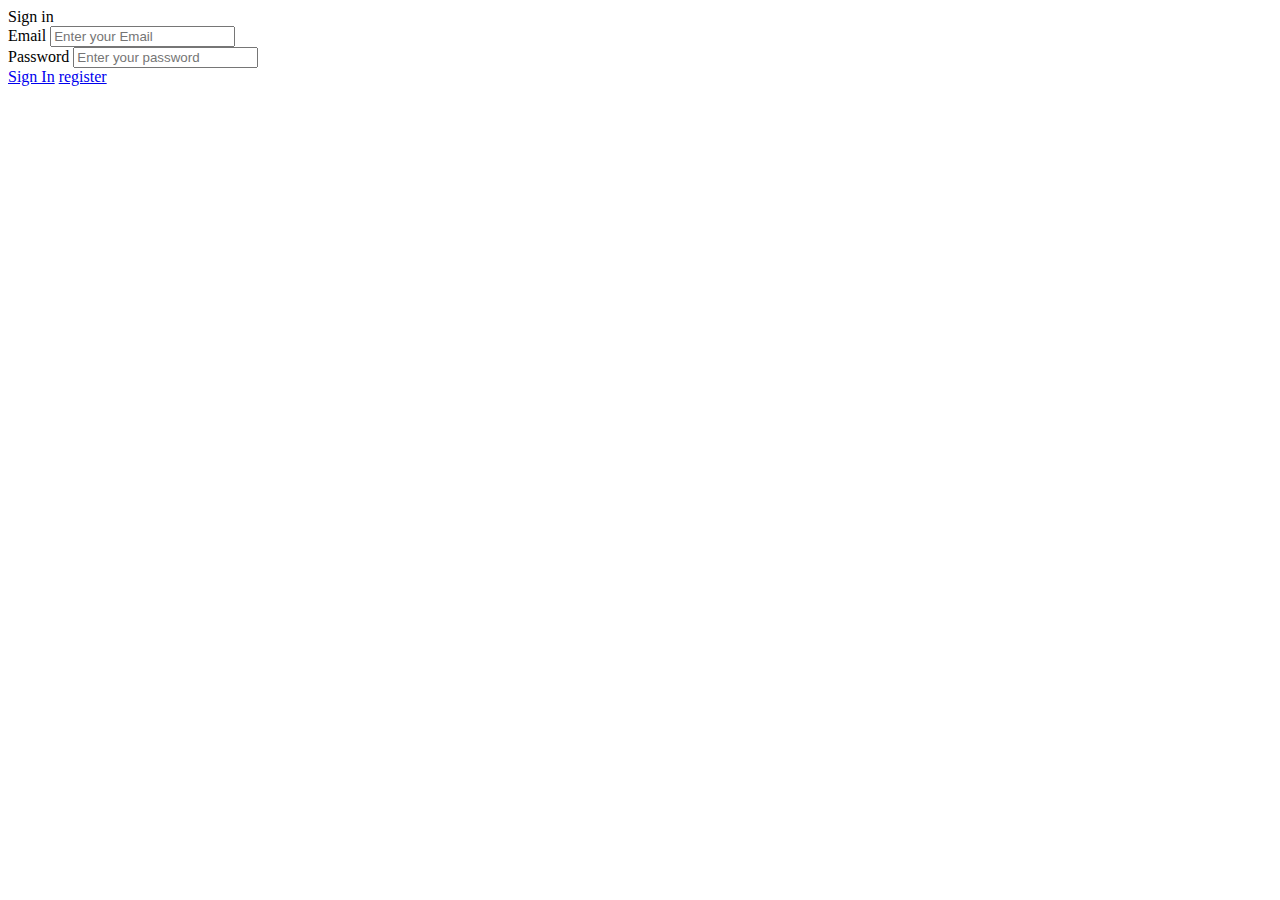
==== index.html @ eca581d5 "Add files via upload" ====
<!DOCTYPE html>
<html lang="en">
<head>
    <meta charset="UTF-8">
    <meta name="viewport" content="width=device-width, initial-scale=1.0">
    <link rel="stylesheet" href="css/index_login.css" />
    <link rel="stylesheet" href="css/all.min.css" />
    <link rel="stylesheet" href="css//normalize.css" />
    <title>Sign In</title>
</head>
<body>
    <div class="main_box_backgroundimage_singinbox">
        <div class="forDark_background">
            <div class="sign_in_box">
                <div class="name_of_box">
                    Sign in 
                </div>
                <div class="sign_in_data_box">
                    <div class="place_data email_place">
                        <label >Email</label>
                        <input type="email" placeholder="Enter your Email">
                    </div>
                    <div class="place_data password_place">
                        <label >Password</label>
                        <input type="password" placeholder="Enter your password">
                    </div>
                </div>
                <a href="home.html" class="signin">Sign In</a>
                <a href="register.html" class="register">register</a>
            </div>
        </div>
    </div>
</body>
</html>
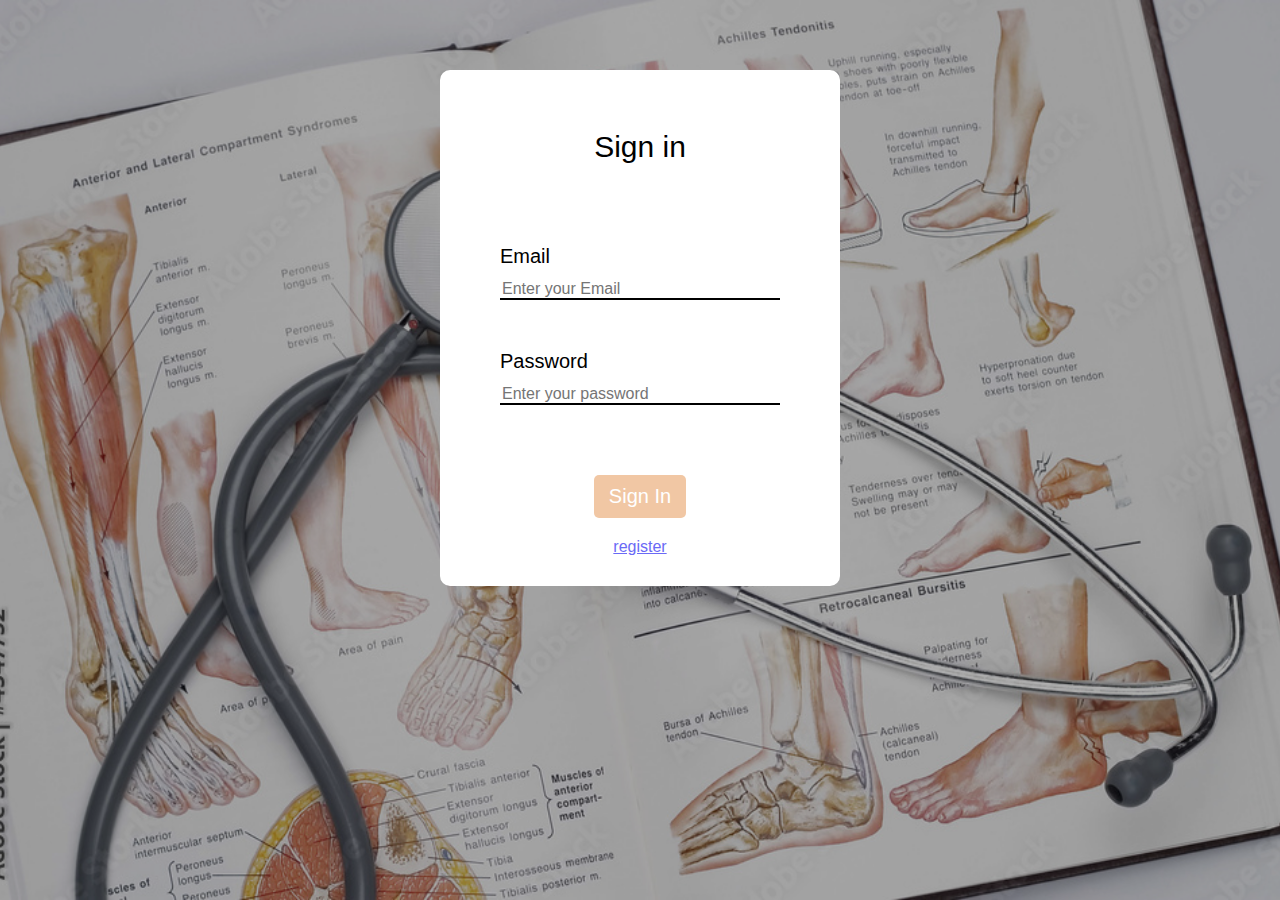
==== commit 89a07303: "Update index.html" ====
--- a/index.html
+++ b/index.html
@@ -3,9 +3,9 @@
 <head>
     <meta charset="UTF-8">
     <meta name="viewport" content="width=device-width, initial-scale=1.0">
-    <link rel="stylesheet" href="css/index_login.css" />
-    <link rel="stylesheet" href="css/all.min.css" />
-    <link rel="stylesheet" href="css//normalize.css" />
+    <link rel="stylesheet" href="Css/index_login.css" />
+    <link rel="stylesheet" href="Css/all.min.css" />
+    <link rel="stylesheet" href="Css//normalize.css" />
     <title>Sign In</title>
 </head>
 <body>
@@ -31,4 +31,4 @@
         </div>
     </div>
 </body>
-</html>+</html>
--- a/Css/index_login.css
+++ b/Css/index_login.css
@@ -0,0 +1,89 @@
+*{
+    font-family: sans-serif;
+}
+:root{
+    --width_Box_sign_In--:400px;
+    --height_Box_sign_In--:fit-content;
+}
+html,body{
+    width: 100%;
+    height: 100%;
+    overflow: hidden;
+}
+.main_box_backgroundimage_singinbox{
+    width: 100%;
+    height: 100%;
+    background-image: url(../Image/backGround_\ ingn_in.jpg);
+    background-position: center;
+    background-repeat: no-repeat;
+    background-size: cover;
+}
+.forDark_background{
+    width: 100%;
+    height: 100%;
+    background-color: #00000050;
+    position: relative;
+}
+.sign_in_box{
+    display: flex;
+    flex-direction: column;
+    align-items: center;
+    justify-content: flex-start;
+    background-color: white;
+    width: var(--width_Box_sign_In--);
+    height: fit-content;
+    position: absolute;
+    top:70px;
+    left: calc(50% - (Var(--width_Box_sign_In--)/2));
+    border-radius: 10px;
+}
+.name_of_box{
+    font-size: 30px;
+    padding: 60px 0  0;
+}
+.sign_in_data_box{
+    width: 70%;
+    padding:30px ;
+
+}
+.place_data label{
+    font-size: 20px;
+    padding: 10px 0;
+}
+.place_data{
+    display: flex;
+    margin: 40px 0;
+    width: 100%;
+    position: relative;
+    align-items: flex-start;
+    justify-content: flex-start;
+    flex-direction: column;
+}
+.place_data input{
+    width: 100%;
+    height: 20px;
+    border-radius: 5px;
+    outline: none;
+    border: 0;
+}
+.place_data::after{
+    content: "";
+    bottom: 0px;
+    left: 0px;
+    position: absolute;
+    width: 100%;
+    background-color: black;
+    height: 2px;
+    z-index: 5;
+}
+.signin{
+    color:white;
+    text-decoration: none;
+    font-size: 20px;
+    border-radius: 5px;
+    padding: 10px 15px;
+    background-color:rgb(241, 199, 164);
+}.register{
+    padding: 20px 0 30px;
+    color: rgb(106, 106, 246);
+}--- a/Css/all.min.css
+++ b/Css/all.min.css
@@ -0,0 +1,9 @@
+/*!
+ * Font Awesome Free 6.4.0 by @fontawesome - https://fontawesome.com
+ * License - https://fontawesome.com/license/free (Icons: CC BY 4.0, Fonts: SIL OFL 1.1, Code: MIT License)
+ * Copyright 2023 Fonticons, Inc.
+ */
+.fa{font-family:var(--fa-style-family,"Font Awesome 6 Free");font-weight:var(--fa-style,900)}.fa,.fa-brands,.fa-classic,.fa-regular,.fa-sharp,.fa-solid,.fab,.far,.fas{-moz-osx-font-smoothing:grayscale;-webkit-font-smoothing:antialiased;display:var(--fa-display,inline-block);font-style:normal;font-variant:normal;line-height:1;text-rendering:auto}.fa-classic,.fa-regular,.fa-solid,.far,.fas{font-family:"Font Awesome 6 Free"}.fa-brands,.fab{font-family:"Font Awesome 6 Brands"}.fa-1x{font-size:1em}.fa-2x{font-size:2em}.fa-3x{font-size:3em}.fa-4x{font-size:4em}.fa-5x{font-size:5em}.fa-6x{font-size:6em}.fa-7x{font-size:7em}.fa-8x{font-size:8em}.fa-9x{font-size:9em}.fa-10x{font-size:10em}.fa-2xs{font-size:.625em;line-height:.1em;vertical-align:.225em}.fa-xs{font-size:.75em;line-height:.08333em;vertical-align:.125em}.fa-sm{font-size:.875em;line-height:.07143em;vertical-align:.05357em}.fa-lg{font-size:1.25em;line-height:.05em;vertical-align:-.075em}.fa-xl{font-size:1.5em;line-height:.04167em;vertical-align:-.125em}.fa-2xl{font-size:2em;line-height:.03125em;vertical-align:-.1875em}.fa-fw{text-align:center;width:1.25em}.fa-ul{list-style-type:none;margin-left:var(--fa-li-margin,2.5em);padding-left:0}.fa-ul>li{position:relative}.fa-li{left:calc(var(--fa-li-width, 2em)*-1);position:absolute;text-align:center;width:var(--fa-li-width,2em);line-height:inherit}.fa-border{border-radius:var(--fa-border-radius,.1em);border:var(--fa-border-width,.08em) var(--fa-border-style,solid) var(--fa-border-color,#eee);padding:var(--fa-border-padding,.2em .25em .15em)}.fa-pull-left{float:left;margin-right:var(--fa-pull-margin,.3em)}.fa-pull-right{float:right;margin-left:var(--fa-pull-margin,.3em)}.fa-beat{-webkit-animation-name:fa-beat;animation-name:fa-beat;-webkit-animation-delay:var(--fa-animation-delay,0s);animation-delay:var(--fa-animation-delay,0s);-webkit-animation-direction:var(--fa-animation-direction,normal);animation-direction:var(--fa-animation-direction,normal);-webkit-animation-duration:var(--fa-animation-duration,1s);animation-duration:var(--fa-animation-duration,1s);-webkit-animation-iteration-count:var(--fa-animation-iteration-count,infinite);animation-iteration-count:var(--fa-animation-iteration-count,infinite);-webkit-animation-timing-function:var(--fa-animation-timing,ease-in-out);animation-timing-function:var(--fa-animation-timing,ease-in-out)}.fa-bounce{-webkit-animation-name:fa-bounce;animation-name:fa-bounce;-webkit-animation-delay:var(--fa-animation-delay,0s);animation-delay:var(--fa-animation-delay,0s);-webkit-animation-direction:var(--fa-animation-direction,normal);animation-direction:var(--fa-animation-direction,normal);-webkit-animation-duration:var(--fa-animation-duration,1s);animation-duration:var(--fa-animation-duration,1s);-webkit-animation-iteration-count:var(--fa-animation-iteration-count,infinite);animation-iteration-count:var(--fa-animation-iteration-count,infinite);-webkit-animation-timing-function:var(--fa-animation-timing,cubic-bezier(.28,.84,.42,1));animation-timing-function:var(--fa-animation-timing,cubic-bezier(.28,.84,.42,1))}.fa-fade{-webkit-animation-name:fa-fade;animation-name:fa-fade;-webkit-animation-iteration-count:var(--fa-animation-iteration-count,infinite);animation-iteration-count:var(--fa-animation-iteration-count,infinite);-webkit-animation-timing-function:var(--fa-animation-timing,cubic-bezier(.4,0,.6,1));animation-timing-function:var(--fa-animation-timing,cubic-bezier(.4,0,.6,1))}.fa-beat-fade,.fa-fade{-webkit-animation-delay:var(--fa-animation-delay,0s);animation-delay:var(--fa-animation-delay,0s);-webkit-animation-direction:var(--fa-animation-direction,normal);animation-direction:var(--fa-animation-direction,normal);-webkit-animation-duration:var(--fa-animation-duration,1s);animation-duration:var(--fa-animation-duration,1s)}.fa-beat-fade{-webkit-animation-name:fa-beat-fade;animation-name:fa-beat-fade;-webkit-animation-iteration-count:var(--fa-animation-iteration-count,infinite);animation-iteration-count:var(--fa-animation-iteration-count,infinite);-webkit-animation-timing-function:var(--fa-animation-timing,cubic-bezier(.4,0,.6,1));animation-timing-function:var(--fa-animation-timing,cubic-bezier(.4,0,.6,1))}.fa-flip{-webkit-animation-name:fa-flip;animation-name:fa-flip;-webkit-animation-delay:var(--fa-animation-delay,0s);animation-delay:var(--fa-animation-delay,0s);-webkit-animation-direction:var(--fa-animation-direction,normal);animation-direction:var(--fa-animation-direction,normal);-webkit-animation-duration:var(--fa-animation-duration,1s);animation-duration:var(--fa-animation-duration,1s);-webkit-animation-iteration-count:var(--fa-animation-iteration-count,infinite);animation-iteration-count:var(--fa-animation-iteration-count,infinite);-webkit-animation-timing-function:var(--fa-animation-timing,ease-in-out);animation-timing-function:var(--fa-animation-timing,ease-in-out)}.fa-shake{-webkit-animation-name:fa-shake;animation-name:fa-shake;-webkit-animation-duration:var(--fa-animation-duration,1s);animation-duration:var(--fa-animation-duration,1s);-webkit-animation-iteration-count:var(--fa-animation-iteration-count,infinite);animation-iteration-count:var(--fa-animation-iteration-count,infinite);-webkit-animation-timing-function:var(--fa-animation-timing,linear);animation-timing-function:var(--fa-animation-timing,linear)}.fa-shake,.fa-spin{-webkit-animation-delay:var(--fa-animation-delay,0s);animation-delay:var(--fa-animation-delay,0s);-webkit-animation-direction:var(--fa-animation-direction,normal);animation-direction:var(--fa-animation-direction,normal)}.fa-spin{-webkit-animation-name:fa-spin;animation-name:fa-spin;-webkit-animation-duration:var(--fa-animation-duration,2s);animation-duration:var(--fa-animation-duration,2s);-webkit-animation-iteration-count:var(--fa-animation-iteration-count,infinite);animation-iteration-count:var(--fa-animation-iteration-count,infinite);-webkit-animation-timing-function:var(--fa-animation-timing,linear);animation-timing-function:var(--fa-animation-timing,linear)}.fa-spin-reverse{--fa-animation-direction:reverse}.fa-pulse,.fa-spin-pulse{-webkit-animation-name:fa-spin;animation-name:fa-spin;-webkit-animation-direction:var(--fa-animation-direction,normal);animation-direction:var(--fa-animation-direction,normal);-webkit-animation-duration:var(--fa-animation-duration,1s);animation-duration:var(--fa-animation-duration,1s);-webkit-animation-iteration-count:var(--fa-animation-iteration-count,infinite);animation-iteration-count:var(--fa-animation-iteration-count,infinite);-webkit-animation-timing-function:var(--fa-animation-timing,steps(8));animation-timing-function:var(--fa-animation-timing,steps(8))}@media (prefers-reduced-motion:reduce){.fa-beat,.fa-beat-fade,.fa-bounce,.fa-fade,.fa-flip,.fa-pulse,.fa-shake,.fa-spin,.fa-spin-pulse{-webkit-animation-delay:-1ms;animation-delay:-1ms;-webkit-animation-duration:1ms;animation-duration:1ms;-webkit-animation-iteration-count:1;animation-iteration-count:1;-webkit-transition-delay:0s;transition-delay:0s;-webkit-transition-duration:0s;transition-duration:0s}}@-webkit-keyframes fa-beat{0%,90%{-webkit-transform:scale(1);transform:scale(1)}45%{-webkit-transform:scale(var(--fa-beat-scale,1.25));transform:scale(var(--fa-beat-scale,1.25))}}@keyframes fa-beat{0%,90%{-webkit-transform:scale(1);transform:scale(1)}45%{-webkit-transform:scale(var(--fa-beat-scale,1.25));transform:scale(var(--fa-beat-scale,1.25))}}@-webkit-keyframes fa-bounce{0%{-webkit-transform:scale(1) translateY(0);transform:scale(1) translateY(0)}10%{-webkit-transform:scale(var(--fa-bounce-start-scale-x,1.1),var(--fa-bounce-start-scale-y,.9)) translateY(0);transform:scale(var(--fa-bounce-start-scale-x,1.1),var(--fa-bounce-start-scale-y,.9)) translateY(0)}30%{-webkit-transform:scale(var(--fa-bounce-jump-scale-x,.9),var(--fa-bounce-jump-scale-y,1.1)) translateY(var(--fa-bounce-height,-.5em));transform:scale(var(--fa-bounce-jump-scale-x,.9),var(--fa-bounce-jump-scale-y,1.1)) translateY(var(--fa-bounce-height,-.5em))}50%{-webkit-transform:scale(var(--fa-bounce-land-scale-x,1.05),var(--fa-bounce-land-scale-y,.95)) translateY(0);transform:scale(var(--fa-bounce-land-scale-x,1.05),var(--fa-bounce-land-scale-y,.95)) translateY(0)}57%{-webkit-transform:scale(1) translateY(var(--fa-bounce-rebound,-.125em));transform:scale(1) translateY(var(--fa-bounce-rebound,-.125em))}64%{-webkit-transform:scale(1) translateY(0);transform:scale(1) translateY(0)}to{-webkit-transform:scale(1) translateY(0);transform:scale(1) translateY(0)}}@keyframes fa-bounce{0%{-webkit-transform:scale(1) translateY(0);transform:scale(1) translateY(0)}10%{-webkit-transform:scale(var(--fa-bounce-start-scale-x,1.1),var(--fa-bounce-start-scale-y,.9)) translateY(0);transform:scale(var(--fa-bounce-start-scale-x,1.1),var(--fa-bounce-start-scale-y,.9)) translateY(0)}30%{-webkit-transform:scale(var(--fa-bounce-jump-scale-x,.9),var(--fa-bounce-jump-scale-y,1.1)) translateY(var(--fa-bounce-height,-.5em));transform:scale(var(--fa-bounce-jump-scale-x,.9),var(--fa-bounce-jump-scale-y,1.1)) translateY(var(--fa-bounce-height,-.5em))}50%{-webkit-transform:scale(var(--fa-bounce-land-scale-x,1.05),var(--fa-bounce-land-scale-y,.95)) translateY(0);transform:scale(var(--fa-bounce-land-scale-x,1.05),var(--fa-bounce-land-scale-y,.95)) translateY(0)}57%{-webkit-transform:scale(1) translateY(var(--fa-bounce-rebound,-.125em));transform:scale(1) translateY(var(--fa-bounce-rebound,-.125em))}64%{-webkit-transform:scale(1) translateY(0);transform:scale(1) translateY(0)}to{-webkit-transform:scale(1) translateY(0);transform:scale(1) translateY(0)}}@-webkit-keyframes fa-fade{50%{opacity:var(--fa-fade-opacity,.4)}}@keyframes fa-fade{50%{opacity:var(--fa-fade-opacity,.4)}}@-webkit-keyframes fa-beat-fade{0%,to{opacity:var(--fa-beat-fade-opacity,.4);-webkit-transform:scale(1);transform:scale(1)}50%{opacity:1;-webkit-transform:scale(var(--fa-beat-fade-scale,1.125));transform:scale(var(--fa-beat-fade-scale,1.125))}}@keyframes fa-beat-fade{0%,to{opacity:var(--fa-beat-fade-opacity,.4);-webkit-transform:scale(1);transform:scale(1)}50%{opacity:1;-webkit-transform:scale(var(--fa-beat-fade-scale,1.125));transform:scale(var(--fa-beat-fade-scale,1.125))}}@-webkit-keyframes fa-flip{50%{-webkit-transform:rotate3d(var(--fa-flip-x,0),var(--fa-flip-y,1),var(--fa-flip-z,0),var(--fa-flip-angle,-180deg));transform:rotate3d(var(--fa-flip-x,0),var(--fa-flip-y,1),var(--fa-flip-z,0),var(--fa-flip-angle,-180deg))}}@keyframes fa-flip{50%{-webkit-transform:rotate3d(var(--fa-flip-x,0),var(--fa-flip-y,1),var(--fa-flip-z,0),var(--fa-flip-angle,-180deg));transform:rotate3d(var(--fa-flip-x,0),var(--fa-flip-y,1),var(--fa-flip-z,0),var(--fa-flip-angle,-180deg))}}@-webkit-keyframes fa-shake{0%{-webkit-transform:rotate(-15deg);transform:rotate(-15deg)}4%{-webkit-transform:rotate(15deg);transform:rotate(15deg)}8%,24%{-webkit-transform:rotate(-18deg);transform:rotate(-18deg)}12%,28%{-webkit-transform:rotate(18deg);transform:rotate(18deg)}16%{-webkit-transform:rotate(-22deg);transform:rotate(-22deg)}20%{-webkit-transform:rotate(22deg);transform:rotate(22deg)}32%{-webkit-transform:rotate(-12deg);transform:rotate(-12deg)}36%{-webkit-transform:rotate(12deg);transform:rotate(12deg)}40%,to{-webkit-transform:rotate(0deg);transform:rotate(0deg)}}@keyframes fa-shake{0%{-webkit-transform:rotate(-15deg);transform:rotate(-15deg)}4%{-webkit-transform:rotate(15deg);transform:rotate(15deg)}8%,24%{-webkit-transform:rotate(-18deg);transform:rotate(-18deg)}12%,28%{-webkit-transform:rotate(18deg);transform:rotate(18deg)}16%{-webkit-transform:rotate(-22deg);transform:rotate(-22deg)}20%{-webkit-transform:rotate(22deg);transform:rotate(22deg)}32%{-webkit-transform:rotate(-12deg);transform:rotate(-12deg)}36%{-webkit-transform:rotate(12deg);transform:rotate(12deg)}40%,to{-webkit-transform:rotate(0deg);transform:rotate(0deg)}}@-webkit-keyframes fa-spin{0%{-webkit-transform:rotate(0deg);transform:rotate(0deg)}to{-webkit-transform:rotate(1turn);transform:rotate(1turn)}}@keyframes fa-spin{0%{-webkit-transform:rotate(0deg);transform:rotate(0deg)}to{-webkit-transform:rotate(1turn);transform:rotate(1turn)}}.fa-rotate-90{-webkit-transform:rotate(90deg);transform:rotate(90deg)}.fa-rotate-180{-webkit-transform:rotate(180deg);transform:rotate(180deg)}.fa-rotate-270{-webkit-transform:rotate(270deg);transform:rotate(270deg)}.fa-flip-horizontal{-webkit-transform:scaleX(-1);transform:scaleX(-1)}.fa-flip-vertical{-webkit-transform:scaleY(-1);transform:scaleY(-1)}.fa-flip-both,.fa-flip-horizontal.fa-flip-vertical{-webkit-transform:scale(-1);transform:scale(-1)}.fa-rotate-by{-webkit-transform:rotate(var(--fa-rotate-angle,none));transform:rotate(var(--fa-rotate-angle,none))}.fa-stack{display:inline-block;height:2em;line-height:2em;position:relative;vertical-align:middle;width:2.5em}.fa-stack-1x,.fa-stack-2x{left:0;position:absolute;text-align:center;width:100%;z-index:var(--fa-stack-z-index,auto)}.fa-stack-1x{line-height:inherit}.fa-stack-2x{font-size:2em}.fa-inverse{color:var(--fa-inverse,#fff)}
+
+.fa-0:before{content:"\30"}.fa-1:before{content:"\31"}.fa-2:before{content:"\32"}.fa-3:before{content:"\33"}.fa-4:before{content:"\34"}.fa-5:before{content:"\35"}.fa-6:before{content:"\36"}.fa-7:before{content:"\37"}.fa-8:before{content:"\38"}.fa-9:before{content:"\39"}.fa-fill-drip:before{content:"\f576"}.fa-arrows-to-circle:before{content:"\e4bd"}.fa-chevron-circle-right:before,.fa-circle-chevron-right:before{content:"\f138"}.fa-at:before{content:"\40"}.fa-trash-alt:before,.fa-trash-can:before{content:"\f2ed"}.fa-text-height:before{content:"\f034"}.fa-user-times:before,.fa-user-xmark:before{content:"\f235"}.fa-stethoscope:before{content:"\f0f1"}.fa-comment-alt:before,.fa-message:before{content:"\f27a"}.fa-info:before{content:"\f129"}.fa-compress-alt:before,.fa-down-left-and-up-right-to-center:before{content:"\f422"}.fa-explosion:before{content:"\e4e9"}.fa-file-alt:before,.fa-file-lines:before,.fa-file-text:before{content:"\f15c"}.fa-wave-square:before{content:"\f83e"}.fa-ring:before{content:"\f70b"}.fa-building-un:before{content:"\e4d9"}.fa-dice-three:before{content:"\f527"}.fa-calendar-alt:before,.fa-calendar-days:before{content:"\f073"}.fa-anchor-circle-check:before{content:"\e4aa"}.fa-building-circle-arrow-right:before{content:"\e4d1"}.fa-volleyball-ball:before,.fa-volleyball:before{content:"\f45f"}.fa-arrows-up-to-line:before{content:"\e4c2"}.fa-sort-desc:before,.fa-sort-down:before{content:"\f0dd"}.fa-circle-minus:before,.fa-minus-circle:before{content:"\f056"}.fa-door-open:before{content:"\f52b"}.fa-right-from-bracket:before,.fa-sign-out-alt:before{content:"\f2f5"}.fa-atom:before{content:"\f5d2"}.fa-soap:before{content:"\e06e"}.fa-heart-music-camera-bolt:before,.fa-icons:before{content:"\f86d"}.fa-microphone-alt-slash:before,.fa-microphone-lines-slash:before{content:"\f539"}.fa-bridge-circle-check:before{content:"\e4c9"}.fa-pump-medical:before{content:"\e06a"}.fa-fingerprint:before{content:"\f577"}.fa-hand-point-right:before{content:"\f0a4"}.fa-magnifying-glass-location:before,.fa-search-location:before{content:"\f689"}.fa-forward-step:before,.fa-step-forward:before{content:"\f051"}.fa-face-smile-beam:before,.fa-smile-beam:before{content:"\f5b8"}.fa-flag-checkered:before{content:"\f11e"}.fa-football-ball:before,.fa-football:before{content:"\f44e"}.fa-school-circle-exclamation:before{content:"\e56c"}.fa-crop:before{content:"\f125"}.fa-angle-double-down:before,.fa-angles-down:before{content:"\f103"}.fa-users-rectangle:before{content:"\e594"}.fa-people-roof:before{content:"\e537"}.fa-people-line:before{content:"\e534"}.fa-beer-mug-empty:before,.fa-beer:before{content:"\f0fc"}.fa-diagram-predecessor:before{content:"\e477"}.fa-arrow-up-long:before,.fa-long-arrow-up:before{content:"\f176"}.fa-burn:before,.fa-fire-flame-simple:before{content:"\f46a"}.fa-male:before,.fa-person:before{content:"\f183"}.fa-laptop:before{content:"\f109"}.fa-file-csv:before{content:"\f6dd"}.fa-menorah:before{content:"\f676"}.fa-truck-plane:before{content:"\e58f"}.fa-record-vinyl:before{content:"\f8d9"}.fa-face-grin-stars:before,.fa-grin-stars:before{content:"\f587"}.fa-bong:before{content:"\f55c"}.fa-pastafarianism:before,.fa-spaghetti-monster-flying:before{content:"\f67b"}.fa-arrow-down-up-across-line:before{content:"\e4af"}.fa-spoon:before,.fa-utensil-spoon:before{content:"\f2e5"}.fa-jar-wheat:before{content:"\e517"}.fa-envelopes-bulk:before,.fa-mail-bulk:before{content:"\f674"}.fa-file-circle-exclamation:before{content:"\e4eb"}.fa-circle-h:before,.fa-hospital-symbol:before{content:"\f47e"}.fa-pager:before{content:"\f815"}.fa-address-book:before,.fa-contact-book:before{content:"\f2b9"}.fa-strikethrough:before{content:"\f0cc"}.fa-k:before{content:"\4b"}.fa-landmark-flag:before{content:"\e51c"}.fa-pencil-alt:before,.fa-pencil:before{content:"\f303"}.fa-backward:before{content:"\f04a"}.fa-caret-right:before{content:"\f0da"}.fa-comments:before{content:"\f086"}.fa-file-clipboard:before,.fa-paste:before{content:"\f0ea"}.fa-code-pull-request:before{content:"\e13c"}.fa-clipboard-list:before{content:"\f46d"}.fa-truck-loading:before,.fa-truck-ramp-box:before{content:"\f4de"}.fa-user-check:before{content:"\f4fc"}.fa-vial-virus:before{content:"\e597"}.fa-sheet-plastic:before{content:"\e571"}.fa-blog:before{content:"\f781"}.fa-user-ninja:before{content:"\f504"}.fa-person-arrow-up-from-line:before{content:"\e539"}.fa-scroll-torah:before,.fa-torah:before{content:"\f6a0"}.fa-broom-ball:before,.fa-quidditch-broom-ball:before,.fa-quidditch:before{content:"\f458"}.fa-toggle-off:before{content:"\f204"}.fa-archive:before,.fa-box-archive:before{content:"\f187"}.fa-person-drowning:before{content:"\e545"}.fa-arrow-down-9-1:before,.fa-sort-numeric-desc:before,.fa-sort-numeric-down-alt:before{content:"\f886"}.fa-face-grin-tongue-squint:before,.fa-grin-tongue-squint:before{content:"\f58a"}.fa-spray-can:before{content:"\f5bd"}.fa-truck-monster:before{content:"\f63b"}.fa-w:before{content:"\57"}.fa-earth-africa:before,.fa-globe-africa:before{content:"\f57c"}.fa-rainbow:before{content:"\f75b"}.fa-circle-notch:before{content:"\f1ce"}.fa-tablet-alt:before,.fa-tablet-screen-button:before{content:"\f3fa"}.fa-paw:before{content:"\f1b0"}.fa-cloud:before{content:"\f0c2"}.fa-trowel-bricks:before{content:"\e58a"}.fa-face-flushed:before,.fa-flushed:before{content:"\f579"}.fa-hospital-user:before{content:"\f80d"}.fa-tent-arrow-left-right:before{content:"\e57f"}.fa-gavel:before,.fa-legal:before{content:"\f0e3"}.fa-binoculars:before{content:"\f1e5"}.fa-microphone-slash:before{content:"\f131"}.fa-box-tissue:before{content:"\e05b"}.fa-motorcycle:before{content:"\f21c"}.fa-bell-concierge:before,.fa-concierge-bell:before{content:"\f562"}.fa-pen-ruler:before,.fa-pencil-ruler:before{content:"\f5ae"}.fa-people-arrows-left-right:before,.fa-people-arrows:before{content:"\e068"}.fa-mars-and-venus-burst:before{content:"\e523"}.fa-caret-square-right:before,.fa-square-caret-right:before{content:"\f152"}.fa-cut:before,.fa-scissors:before{content:"\f0c4"}.fa-sun-plant-wilt:before{content:"\e57a"}.fa-toilets-portable:before{content:"\e584"}.fa-hockey-puck:before{content:"\f453"}.fa-table:before{content:"\f0ce"}.fa-magnifying-glass-arrow-right:before{content:"\e521"}.fa-digital-tachograph:before,.fa-tachograph-digital:before{content:"\f566"}.fa-users-slash:before{content:"\e073"}.fa-clover:before{content:"\e139"}.fa-mail-reply:before,.fa-reply:before{content:"\f3e5"}.fa-star-and-crescent:before{content:"\f699"}.fa-house-fire:before{content:"\e50c"}.fa-minus-square:before,.fa-square-minus:before{content:"\f146"}.fa-helicopter:before{content:"\f533"}.fa-compass:before{content:"\f14e"}.fa-caret-square-down:before,.fa-square-caret-down:before{content:"\f150"}.fa-file-circle-question:before{content:"\e4ef"}.fa-laptop-code:before{content:"\f5fc"}.fa-swatchbook:before{content:"\f5c3"}.fa-prescription-bottle:before{content:"\f485"}.fa-bars:before,.fa-navicon:before{content:"\f0c9"}.fa-people-group:before{content:"\e533"}.fa-hourglass-3:before,.fa-hourglass-end:before{content:"\f253"}.fa-heart-broken:before,.fa-heart-crack:before{content:"\f7a9"}.fa-external-link-square-alt:before,.fa-square-up-right:before{content:"\f360"}.fa-face-kiss-beam:before,.fa-kiss-beam:before{content:"\f597"}.fa-film:before{content:"\f008"}.fa-ruler-horizontal:before{content:"\f547"}.fa-people-robbery:before{content:"\e536"}.fa-lightbulb:before{content:"\f0eb"}.fa-caret-left:before{content:"\f0d9"}.fa-circle-exclamation:before,.fa-exclamation-circle:before{content:"\f06a"}.fa-school-circle-xmark:before{content:"\e56d"}.fa-arrow-right-from-bracket:before,.fa-sign-out:before{content:"\f08b"}.fa-chevron-circle-down:before,.fa-circle-chevron-down:before{content:"\f13a"}.fa-unlock-alt:before,.fa-unlock-keyhole:before{content:"\f13e"}.fa-cloud-showers-heavy:before{content:"\f740"}.fa-headphones-alt:before,.fa-headphones-simple:before{content:"\f58f"}.fa-sitemap:before{content:"\f0e8"}.fa-circle-dollar-to-slot:before,.fa-donate:before{content:"\f4b9"}.fa-memory:before{content:"\f538"}.fa-road-spikes:before{content:"\e568"}.fa-fire-burner:before{content:"\e4f1"}.fa-flag:before{content:"\f024"}.fa-hanukiah:before{content:"\f6e6"}.fa-feather:before{content:"\f52d"}.fa-volume-down:before,.fa-volume-low:before{content:"\f027"}.fa-comment-slash:before{content:"\f4b3"}.fa-cloud-sun-rain:before{content:"\f743"}.fa-compress:before{content:"\f066"}.fa-wheat-alt:before,.fa-wheat-awn:before{content:"\e2cd"}.fa-ankh:before{content:"\f644"}.fa-hands-holding-child:before{content:"\e4fa"}.fa-asterisk:before{content:"\2a"}.fa-check-square:before,.fa-square-check:before{content:"\f14a"}.fa-peseta-sign:before{content:"\e221"}.fa-header:before,.fa-heading:before{content:"\f1dc"}.fa-ghost:before{content:"\f6e2"}.fa-list-squares:before,.fa-list:before{content:"\f03a"}.fa-phone-square-alt:before,.fa-square-phone-flip:before{content:"\f87b"}.fa-cart-plus:before{content:"\f217"}.fa-gamepad:before{content:"\f11b"}.fa-circle-dot:before,.fa-dot-circle:before{content:"\f192"}.fa-dizzy:before,.fa-face-dizzy:before{content:"\f567"}.fa-egg:before{content:"\f7fb"}.fa-house-medical-circle-xmark:before{content:"\e513"}.fa-campground:before{content:"\f6bb"}.fa-folder-plus:before{content:"\f65e"}.fa-futbol-ball:before,.fa-futbol:before,.fa-soccer-ball:before{content:"\f1e3"}.fa-paint-brush:before,.fa-paintbrush:before{content:"\f1fc"}.fa-lock:before{content:"\f023"}.fa-gas-pump:before{content:"\f52f"}.fa-hot-tub-person:before,.fa-hot-tub:before{content:"\f593"}.fa-map-location:before,.fa-map-marked:before{content:"\f59f"}.fa-house-flood-water:before{content:"\e50e"}.fa-tree:before{content:"\f1bb"}.fa-bridge-lock:before{content:"\e4cc"}.fa-sack-dollar:before{content:"\f81d"}.fa-edit:before,.fa-pen-to-square:before{content:"\f044"}.fa-car-side:before{content:"\f5e4"}.fa-share-alt:before,.fa-share-nodes:before{content:"\f1e0"}.fa-heart-circle-minus:before{content:"\e4ff"}.fa-hourglass-2:before,.fa-hourglass-half:before{content:"\f252"}.fa-microscope:before{content:"\f610"}.fa-sink:before{content:"\e06d"}.fa-bag-shopping:before,.fa-shopping-bag:before{content:"\f290"}.fa-arrow-down-z-a:before,.fa-sort-alpha-desc:before,.fa-sort-alpha-down-alt:before{content:"\f881"}.fa-mitten:before{content:"\f7b5"}.fa-person-rays:before{content:"\e54d"}.fa-users:before{content:"\f0c0"}.fa-eye-slash:before{content:"\f070"}.fa-flask-vial:before{content:"\e4f3"}.fa-hand-paper:before,.fa-hand:before{content:"\f256"}.fa-om:before{content:"\f679"}.fa-worm:before{content:"\e599"}.fa-house-circle-xmark:before{content:"\e50b"}.fa-plug:before{content:"\f1e6"}.fa-chevron-up:before{content:"\f077"}.fa-hand-spock:before{content:"\f259"}.fa-stopwatch:before{content:"\f2f2"}.fa-face-kiss:before,.fa-kiss:before{content:"\f596"}.fa-bridge-circle-xmark:before{content:"\e4cb"}.fa-face-grin-tongue:before,.fa-grin-tongue:before{content:"\f589"}.fa-chess-bishop:before{content:"\f43a"}.fa-face-grin-wink:before,.fa-grin-wink:before{content:"\f58c"}.fa-deaf:before,.fa-deafness:before,.fa-ear-deaf:before,.fa-hard-of-hearing:before{content:"\f2a4"}.fa-road-circle-check:before{content:"\e564"}.fa-dice-five:before{content:"\f523"}.fa-rss-square:before,.fa-square-rss:before{content:"\f143"}.fa-land-mine-on:before{content:"\e51b"}.fa-i-cursor:before{content:"\f246"}.fa-stamp:before{content:"\f5bf"}.fa-stairs:before{content:"\e289"}.fa-i:before{content:"\49"}.fa-hryvnia-sign:before,.fa-hryvnia:before{content:"\f6f2"}.fa-pills:before{content:"\f484"}.fa-face-grin-wide:before,.fa-grin-alt:before{content:"\f581"}.fa-tooth:before{content:"\f5c9"}.fa-v:before{content:"\56"}.fa-bangladeshi-taka-sign:before{content:"\e2e6"}.fa-bicycle:before{content:"\f206"}.fa-rod-asclepius:before,.fa-rod-snake:before,.fa-staff-aesculapius:before,.fa-staff-snake:before{content:"\e579"}.fa-head-side-cough-slash:before{content:"\e062"}.fa-ambulance:before,.fa-truck-medical:before{content:"\f0f9"}.fa-wheat-awn-circle-exclamation:before{content:"\e598"}.fa-snowman:before{content:"\f7d0"}.fa-mortar-pestle:before{content:"\f5a7"}.fa-road-barrier:before{content:"\e562"}.fa-school:before{content:"\f549"}.fa-igloo:before{content:"\f7ae"}.fa-joint:before{content:"\f595"}.fa-angle-right:before{content:"\f105"}.fa-horse:before{content:"\f6f0"}.fa-q:before{content:"\51"}.fa-g:before{content:"\47"}.fa-notes-medical:before{content:"\f481"}.fa-temperature-2:before,.fa-temperature-half:before,.fa-thermometer-2:before,.fa-thermometer-half:before{content:"\f2c9"}.fa-dong-sign:before{content:"\e169"}.fa-capsules:before{content:"\f46b"}.fa-poo-bolt:before,.fa-poo-storm:before{content:"\f75a"}.fa-face-frown-open:before,.fa-frown-open:before{content:"\f57a"}.fa-hand-point-up:before{content:"\f0a6"}.fa-money-bill:before{content:"\f0d6"}.fa-bookmark:before{content:"\f02e"}.fa-align-justify:before{content:"\f039"}.fa-umbrella-beach:before{content:"\f5ca"}.fa-helmet-un:before{content:"\e503"}.fa-bullseye:before{content:"\f140"}.fa-bacon:before{content:"\f7e5"}.fa-hand-point-down:before{content:"\f0a7"}.fa-arrow-up-from-bracket:before{content:"\e09a"}.fa-folder-blank:before,.fa-folder:before{content:"\f07b"}.fa-file-medical-alt:before,.fa-file-waveform:before{content:"\f478"}.fa-radiation:before{content:"\f7b9"}.fa-chart-simple:before{content:"\e473"}.fa-mars-stroke:before{content:"\f229"}.fa-vial:before{content:"\f492"}.fa-dashboard:before,.fa-gauge-med:before,.fa-gauge:before,.fa-tachometer-alt-average:before{content:"\f624"}.fa-magic-wand-sparkles:before,.fa-wand-magic-sparkles:before{content:"\e2ca"}.fa-e:before{content:"\45"}.fa-pen-alt:before,.fa-pen-clip:before{content:"\f305"}.fa-bridge-circle-exclamation:before{content:"\e4ca"}.fa-user:before{content:"\f007"}.fa-school-circle-check:before{content:"\e56b"}.fa-dumpster:before{content:"\f793"}.fa-shuttle-van:before,.fa-van-shuttle:before{content:"\f5b6"}.fa-building-user:before{content:"\e4da"}.fa-caret-square-left:before,.fa-square-caret-left:before{content:"\f191"}.fa-highlighter:before{content:"\f591"}.fa-key:before{content:"\f084"}.fa-bullhorn:before{content:"\f0a1"}.fa-globe:before{content:"\f0ac"}.fa-synagogue:before{content:"\f69b"}.fa-person-half-dress:before{content:"\e548"}.fa-road-bridge:before{content:"\e563"}.fa-location-arrow:before{content:"\f124"}.fa-c:before{content:"\43"}.fa-tablet-button:before{content:"\f10a"}.fa-building-lock:before{content:"\e4d6"}.fa-pizza-slice:before{content:"\f818"}.fa-money-bill-wave:before{content:"\f53a"}.fa-area-chart:before,.fa-chart-area:before{content:"\f1fe"}.fa-house-flag:before{content:"\e50d"}.fa-person-circle-minus:before{content:"\e540"}.fa-ban:before,.fa-cancel:before{content:"\f05e"}.fa-camera-rotate:before{content:"\e0d8"}.fa-air-freshener:before,.fa-spray-can-sparkles:before{content:"\f5d0"}.fa-star:before{content:"\f005"}.fa-repeat:before{content:"\f363"}.fa-cross:before{content:"\f654"}.fa-box:before{content:"\f466"}.fa-venus-mars:before{content:"\f228"}.fa-arrow-pointer:before,.fa-mouse-pointer:before{content:"\f245"}.fa-expand-arrows-alt:before,.fa-maximize:before{content:"\f31e"}.fa-charging-station:before{content:"\f5e7"}.fa-shapes:before,.fa-triangle-circle-square:before{content:"\f61f"}.fa-random:before,.fa-shuffle:before{content:"\f074"}.fa-person-running:before,.fa-running:before{content:"\f70c"}.fa-mobile-retro:before{content:"\e527"}.fa-grip-lines-vertical:before{content:"\f7a5"}.fa-spider:before{content:"\f717"}.fa-hands-bound:before{content:"\e4f9"}.fa-file-invoice-dollar:before{content:"\f571"}.fa-plane-circle-exclamation:before{content:"\e556"}.fa-x-ray:before{content:"\f497"}.fa-spell-check:before{content:"\f891"}.fa-slash:before{content:"\f715"}.fa-computer-mouse:before,.fa-mouse:before{content:"\f8cc"}.fa-arrow-right-to-bracket:before,.fa-sign-in:before{content:"\f090"}.fa-shop-slash:before,.fa-store-alt-slash:before{content:"\e070"}.fa-server:before{content:"\f233"}.fa-virus-covid-slash:before{content:"\e4a9"}.fa-shop-lock:before{content:"\e4a5"}.fa-hourglass-1:before,.fa-hourglass-start:before{content:"\f251"}.fa-blender-phone:before{content:"\f6b6"}.fa-building-wheat:before{content:"\e4db"}.fa-person-breastfeeding:before{content:"\e53a"}.fa-right-to-bracket:before,.fa-sign-in-alt:before{content:"\f2f6"}.fa-venus:before{content:"\f221"}.fa-passport:before{content:"\f5ab"}.fa-heart-pulse:before,.fa-heartbeat:before{content:"\f21e"}.fa-people-carry-box:before,.fa-people-carry:before{content:"\f4ce"}.fa-temperature-high:before{content:"\f769"}.fa-microchip:before{content:"\f2db"}.fa-crown:before{content:"\f521"}.fa-weight-hanging:before{content:"\f5cd"}.fa-xmarks-lines:before{content:"\e59a"}.fa-file-prescription:before{content:"\f572"}.fa-weight-scale:before,.fa-weight:before{content:"\f496"}.fa-user-friends:before,.fa-user-group:before{content:"\f500"}.fa-arrow-up-a-z:before,.fa-sort-alpha-up:before{content:"\f15e"}.fa-chess-knight:before{content:"\f441"}.fa-face-laugh-squint:before,.fa-laugh-squint:before{content:"\f59b"}.fa-wheelchair:before{content:"\f193"}.fa-arrow-circle-up:before,.fa-circle-arrow-up:before{content:"\f0aa"}.fa-toggle-on:before{content:"\f205"}.fa-person-walking:before,.fa-walking:before{content:"\f554"}.fa-l:before{content:"\4c"}.fa-fire:before{content:"\f06d"}.fa-bed-pulse:before,.fa-procedures:before{content:"\f487"}.fa-shuttle-space:before,.fa-space-shuttle:before{content:"\f197"}.fa-face-laugh:before,.fa-laugh:before{content:"\f599"}.fa-folder-open:before{content:"\f07c"}.fa-heart-circle-plus:before{content:"\e500"}.fa-code-fork:before{content:"\e13b"}.fa-city:before{content:"\f64f"}.fa-microphone-alt:before,.fa-microphone-lines:before{content:"\f3c9"}.fa-pepper-hot:before{content:"\f816"}.fa-unlock:before{content:"\f09c"}.fa-colon-sign:before{content:"\e140"}.fa-headset:before{content:"\f590"}.fa-store-slash:before{content:"\e071"}.fa-road-circle-xmark:before{content:"\e566"}.fa-user-minus:before{content:"\f503"}.fa-mars-stroke-up:before,.fa-mars-stroke-v:before{content:"\f22a"}.fa-champagne-glasses:before,.fa-glass-cheers:before{content:"\f79f"}.fa-clipboard:before{content:"\f328"}.fa-house-circle-exclamation:before{content:"\e50a"}.fa-file-arrow-up:before,.fa-file-upload:before{content:"\f574"}.fa-wifi-3:before,.fa-wifi-strong:before,.fa-wifi:before{content:"\f1eb"}.fa-bath:before,.fa-bathtub:before{content:"\f2cd"}.fa-underline:before{content:"\f0cd"}.fa-user-edit:before,.fa-user-pen:before{content:"\f4ff"}.fa-signature:before{content:"\f5b7"}.fa-stroopwafel:before{content:"\f551"}.fa-bold:before{content:"\f032"}.fa-anchor-lock:before{content:"\e4ad"}.fa-building-ngo:before{content:"\e4d7"}.fa-manat-sign:before{content:"\e1d5"}.fa-not-equal:before{content:"\f53e"}.fa-border-style:before,.fa-border-top-left:before{content:"\f853"}.fa-map-location-dot:before,.fa-map-marked-alt:before{content:"\f5a0"}.fa-jedi:before{content:"\f669"}.fa-poll:before,.fa-square-poll-vertical:before{content:"\f681"}.fa-mug-hot:before{content:"\f7b6"}.fa-battery-car:before,.fa-car-battery:before{content:"\f5df"}.fa-gift:before{content:"\f06b"}.fa-dice-two:before{content:"\f528"}.fa-chess-queen:before{content:"\f445"}.fa-glasses:before{content:"\f530"}.fa-chess-board:before{content:"\f43c"}.fa-building-circle-check:before{content:"\e4d2"}.fa-person-chalkboard:before{content:"\e53d"}.fa-mars-stroke-h:before,.fa-mars-stroke-right:before{content:"\f22b"}.fa-hand-back-fist:before,.fa-hand-rock:before{content:"\f255"}.fa-caret-square-up:before,.fa-square-caret-up:before{content:"\f151"}.fa-cloud-showers-water:before{content:"\e4e4"}.fa-bar-chart:before,.fa-chart-bar:before{content:"\f080"}.fa-hands-bubbles:before,.fa-hands-wash:before{content:"\e05e"}.fa-less-than-equal:before{content:"\f537"}.fa-train:before{content:"\f238"}.fa-eye-low-vision:before,.fa-low-vision:before{content:"\f2a8"}.fa-crow:before{content:"\f520"}.fa-sailboat:before{content:"\e445"}.fa-window-restore:before{content:"\f2d2"}.fa-plus-square:before,.fa-square-plus:before{content:"\f0fe"}.fa-torii-gate:before{content:"\f6a1"}.fa-frog:before{content:"\f52e"}.fa-bucket:before{content:"\e4cf"}.fa-image:before{content:"\f03e"}.fa-microphone:before{content:"\f130"}.fa-cow:before{content:"\f6c8"}.fa-caret-up:before{content:"\f0d8"}.fa-screwdriver:before{content:"\f54a"}.fa-folder-closed:before{content:"\e185"}.fa-house-tsunami:before{content:"\e515"}.fa-square-nfi:before{content:"\e576"}.fa-arrow-up-from-ground-water:before{content:"\e4b5"}.fa-glass-martini-alt:before,.fa-martini-glass:before{content:"\f57b"}.fa-rotate-back:before,.fa-rotate-backward:before,.fa-rotate-left:before,.fa-undo-alt:before{content:"\f2ea"}.fa-columns:before,.fa-table-columns:before{content:"\f0db"}.fa-lemon:before{content:"\f094"}.fa-head-side-mask:before{content:"\e063"}.fa-handshake:before{content:"\f2b5"}.fa-gem:before{content:"\f3a5"}.fa-dolly-box:before,.fa-dolly:before{content:"\f472"}.fa-smoking:before{content:"\f48d"}.fa-compress-arrows-alt:before,.fa-minimize:before{content:"\f78c"}.fa-monument:before{content:"\f5a6"}.fa-snowplow:before{content:"\f7d2"}.fa-angle-double-right:before,.fa-angles-right:before{content:"\f101"}.fa-cannabis:before{content:"\f55f"}.fa-circle-play:before,.fa-play-circle:before{content:"\f144"}.fa-tablets:before{content:"\f490"}.fa-ethernet:before{content:"\f796"}.fa-eur:before,.fa-euro-sign:before,.fa-euro:before{content:"\f153"}.fa-chair:before{content:"\f6c0"}.fa-check-circle:before,.fa-circle-check:before{content:"\f058"}.fa-circle-stop:before,.fa-stop-circle:before{content:"\f28d"}.fa-compass-drafting:before,.fa-drafting-compass:before{content:"\f568"}.fa-plate-wheat:before{content:"\e55a"}.fa-icicles:before{content:"\f7ad"}.fa-person-shelter:before{content:"\e54f"}.fa-neuter:before{content:"\f22c"}.fa-id-badge:before{content:"\f2c1"}.fa-marker:before{content:"\f5a1"}.fa-face-laugh-beam:before,.fa-laugh-beam:before{content:"\f59a"}.fa-helicopter-symbol:before{content:"\e502"}.fa-universal-access:before{content:"\f29a"}.fa-chevron-circle-up:before,.fa-circle-chevron-up:before{content:"\f139"}.fa-lari-sign:before{content:"\e1c8"}.fa-volcano:before{content:"\f770"}.fa-person-walking-dashed-line-arrow-right:before{content:"\e553"}.fa-gbp:before,.fa-pound-sign:before,.fa-sterling-sign:before{content:"\f154"}.fa-viruses:before{content:"\e076"}.fa-square-person-confined:before{content:"\e577"}.fa-user-tie:before{content:"\f508"}.fa-arrow-down-long:before,.fa-long-arrow-down:before{content:"\f175"}.fa-tent-arrow-down-to-line:before{content:"\e57e"}.fa-certificate:before{content:"\f0a3"}.fa-mail-reply-all:before,.fa-reply-all:before{content:"\f122"}.fa-suitcase:before{content:"\f0f2"}.fa-person-skating:before,.fa-skating:before{content:"\f7c5"}.fa-filter-circle-dollar:before,.fa-funnel-dollar:before{content:"\f662"}.fa-camera-retro:before{content:"\f083"}.fa-arrow-circle-down:before,.fa-circle-arrow-down:before{content:"\f0ab"}.fa-arrow-right-to-file:before,.fa-file-import:before{content:"\f56f"}.fa-external-link-square:before,.fa-square-arrow-up-right:before{content:"\f14c"}.fa-box-open:before{content:"\f49e"}.fa-scroll:before{content:"\f70e"}.fa-spa:before{content:"\f5bb"}.fa-location-pin-lock:before{content:"\e51f"}.fa-pause:before{content:"\f04c"}.fa-hill-avalanche:before{content:"\e507"}.fa-temperature-0:before,.fa-temperature-empty:before,.fa-thermometer-0:before,.fa-thermometer-empty:before{content:"\f2cb"}.fa-bomb:before{content:"\f1e2"}.fa-registered:before{content:"\f25d"}.fa-address-card:before,.fa-contact-card:before,.fa-vcard:before{content:"\f2bb"}.fa-balance-scale-right:before,.fa-scale-unbalanced-flip:before{content:"\f516"}.fa-subscript:before{content:"\f12c"}.fa-diamond-turn-right:before,.fa-directions:before{content:"\f5eb"}.fa-burst:before{content:"\e4dc"}.fa-house-laptop:before,.fa-laptop-house:before{content:"\e066"}.fa-face-tired:before,.fa-tired:before{content:"\f5c8"}.fa-money-bills:before{content:"\e1f3"}.fa-smog:before{content:"\f75f"}.fa-crutch:before{content:"\f7f7"}.fa-cloud-arrow-up:before,.fa-cloud-upload-alt:before,.fa-cloud-upload:before{content:"\f0ee"}.fa-palette:before{content:"\f53f"}.fa-arrows-turn-right:before{content:"\e4c0"}.fa-vest:before{content:"\e085"}.fa-ferry:before{content:"\e4ea"}.fa-arrows-down-to-people:before{content:"\e4b9"}.fa-seedling:before,.fa-sprout:before{content:"\f4d8"}.fa-arrows-alt-h:before,.fa-left-right:before{content:"\f337"}.fa-boxes-packing:before{content:"\e4c7"}.fa-arrow-circle-left:before,.fa-circle-arrow-left:before{content:"\f0a8"}.fa-group-arrows-rotate:before{content:"\e4f6"}.fa-bowl-food:before{content:"\e4c6"}.fa-candy-cane:before{content:"\f786"}.fa-arrow-down-wide-short:before,.fa-sort-amount-asc:before,.fa-sort-amount-down:before{content:"\f160"}.fa-cloud-bolt:before,.fa-thunderstorm:before{content:"\f76c"}.fa-remove-format:before,.fa-text-slash:before{content:"\f87d"}.fa-face-smile-wink:before,.fa-smile-wink:before{content:"\f4da"}.fa-file-word:before{content:"\f1c2"}.fa-file-powerpoint:before{content:"\f1c4"}.fa-arrows-h:before,.fa-arrows-left-right:before{content:"\f07e"}.fa-house-lock:before{content:"\e510"}.fa-cloud-arrow-down:before,.fa-cloud-download-alt:before,.fa-cloud-download:before{content:"\f0ed"}.fa-children:before{content:"\e4e1"}.fa-blackboard:before,.fa-chalkboard:before{content:"\f51b"}.fa-user-alt-slash:before,.fa-user-large-slash:before{content:"\f4fa"}.fa-envelope-open:before{content:"\f2b6"}.fa-handshake-alt-slash:before,.fa-handshake-simple-slash:before{content:"\e05f"}.fa-mattress-pillow:before{content:"\e525"}.fa-guarani-sign:before{content:"\e19a"}.fa-arrows-rotate:before,.fa-refresh:before,.fa-sync:before{content:"\f021"}.fa-fire-extinguisher:before{content:"\f134"}.fa-cruzeiro-sign:before{content:"\e152"}.fa-greater-than-equal:before{content:"\f532"}.fa-shield-alt:before,.fa-shield-halved:before{content:"\f3ed"}.fa-atlas:before,.fa-book-atlas:before{content:"\f558"}.fa-virus:before{content:"\e074"}.fa-envelope-circle-check:before{content:"\e4e8"}.fa-layer-group:before{content:"\f5fd"}.fa-arrows-to-dot:before{content:"\e4be"}.fa-archway:before{content:"\f557"}.fa-heart-circle-check:before{content:"\e4fd"}.fa-house-chimney-crack:before,.fa-house-damage:before{content:"\f6f1"}.fa-file-archive:before,.fa-file-zipper:before{content:"\f1c6"}.fa-square:before{content:"\f0c8"}.fa-glass-martini:before,.fa-martini-glass-empty:before{content:"\f000"}.fa-couch:before{content:"\f4b8"}.fa-cedi-sign:before{content:"\e0df"}.fa-italic:before{content:"\f033"}.fa-church:before{content:"\f51d"}.fa-comments-dollar:before{content:"\f653"}.fa-democrat:before{content:"\f747"}.fa-z:before{content:"\5a"}.fa-person-skiing:before,.fa-skiing:before{content:"\f7c9"}.fa-road-lock:before{content:"\e567"}.fa-a:before{content:"\41"}.fa-temperature-arrow-down:before,.fa-temperature-down:before{content:"\e03f"}.fa-feather-alt:before,.fa-feather-pointed:before{content:"\f56b"}.fa-p:before{content:"\50"}.fa-snowflake:before{content:"\f2dc"}.fa-newspaper:before{content:"\f1ea"}.fa-ad:before,.fa-rectangle-ad:before{content:"\f641"}.fa-arrow-circle-right:before,.fa-circle-arrow-right:before{content:"\f0a9"}.fa-filter-circle-xmark:before{content:"\e17b"}.fa-locust:before{content:"\e520"}.fa-sort:before,.fa-unsorted:before{content:"\f0dc"}.fa-list-1-2:before,.fa-list-numeric:before,.fa-list-ol:before{content:"\f0cb"}.fa-person-dress-burst:before{content:"\e544"}.fa-money-check-alt:before,.fa-money-check-dollar:before{content:"\f53d"}.fa-vector-square:before{content:"\f5cb"}.fa-bread-slice:before{content:"\f7ec"}.fa-language:before{content:"\f1ab"}.fa-face-kiss-wink-heart:before,.fa-kiss-wink-heart:before{content:"\f598"}.fa-filter:before{content:"\f0b0"}.fa-question:before{content:"\3f"}.fa-file-signature:before{content:"\f573"}.fa-arrows-alt:before,.fa-up-down-left-right:before{content:"\f0b2"}.fa-house-chimney-user:before{content:"\e065"}.fa-hand-holding-heart:before{content:"\f4be"}.fa-puzzle-piece:before{content:"\f12e"}.fa-money-check:before{content:"\f53c"}.fa-star-half-alt:before,.fa-star-half-stroke:before{content:"\f5c0"}.fa-code:before{content:"\f121"}.fa-glass-whiskey:before,.fa-whiskey-glass:before{content:"\f7a0"}.fa-building-circle-exclamation:before{content:"\e4d3"}.fa-magnifying-glass-chart:before{content:"\e522"}.fa-arrow-up-right-from-square:before,.fa-external-link:before{content:"\f08e"}.fa-cubes-stacked:before{content:"\e4e6"}.fa-krw:before,.fa-won-sign:before,.fa-won:before{content:"\f159"}.fa-virus-covid:before{content:"\e4a8"}.fa-austral-sign:before{content:"\e0a9"}.fa-f:before{content:"\46"}.fa-leaf:before{content:"\f06c"}.fa-road:before{content:"\f018"}.fa-cab:before,.fa-taxi:before{content:"\f1ba"}.fa-person-circle-plus:before{content:"\e541"}.fa-chart-pie:before,.fa-pie-chart:before{content:"\f200"}.fa-bolt-lightning:before{content:"\e0b7"}.fa-sack-xmark:before{content:"\e56a"}.fa-file-excel:before{content:"\f1c3"}.fa-file-contract:before{content:"\f56c"}.fa-fish-fins:before{content:"\e4f2"}.fa-building-flag:before{content:"\e4d5"}.fa-face-grin-beam:before,.fa-grin-beam:before{content:"\f582"}.fa-object-ungroup:before{content:"\f248"}.fa-poop:before{content:"\f619"}.fa-location-pin:before,.fa-map-marker:before{content:"\f041"}.fa-kaaba:before{content:"\f66b"}.fa-toilet-paper:before{content:"\f71e"}.fa-hard-hat:before,.fa-hat-hard:before,.fa-helmet-safety:before{content:"\f807"}.fa-eject:before{content:"\f052"}.fa-arrow-alt-circle-right:before,.fa-circle-right:before{content:"\f35a"}.fa-plane-circle-check:before{content:"\e555"}.fa-face-rolling-eyes:before,.fa-meh-rolling-eyes:before{content:"\f5a5"}.fa-object-group:before{content:"\f247"}.fa-chart-line:before,.fa-line-chart:before{content:"\f201"}.fa-mask-ventilator:before{content:"\e524"}.fa-arrow-right:before{content:"\f061"}.fa-map-signs:before,.fa-signs-post:before{content:"\f277"}.fa-cash-register:before{content:"\f788"}.fa-person-circle-question:before{content:"\e542"}.fa-h:before{content:"\48"}.fa-tarp:before{content:"\e57b"}.fa-screwdriver-wrench:before,.fa-tools:before{content:"\f7d9"}.fa-arrows-to-eye:before{content:"\e4bf"}.fa-plug-circle-bolt:before{content:"\e55b"}.fa-heart:before{content:"\f004"}.fa-mars-and-venus:before{content:"\f224"}.fa-home-user:before,.fa-house-user:before{content:"\e1b0"}.fa-dumpster-fire:before{content:"\f794"}.fa-house-crack:before{content:"\e3b1"}.fa-cocktail:before,.fa-martini-glass-citrus:before{content:"\f561"}.fa-face-surprise:before,.fa-surprise:before{content:"\f5c2"}.fa-bottle-water:before{content:"\e4c5"}.fa-circle-pause:before,.fa-pause-circle:before{content:"\f28b"}.fa-toilet-paper-slash:before{content:"\e072"}.fa-apple-alt:before,.fa-apple-whole:before{content:"\f5d1"}.fa-kitchen-set:before{content:"\e51a"}.fa-r:before{content:"\52"}.fa-temperature-1:before,.fa-temperature-quarter:before,.fa-thermometer-1:before,.fa-thermometer-quarter:before{content:"\f2ca"}.fa-cube:before{content:"\f1b2"}.fa-bitcoin-sign:before{content:"\e0b4"}.fa-shield-dog:before{content:"\e573"}.fa-solar-panel:before{content:"\f5ba"}.fa-lock-open:before{content:"\f3c1"}.fa-elevator:before{content:"\e16d"}.fa-money-bill-transfer:before{content:"\e528"}.fa-money-bill-trend-up:before{content:"\e529"}.fa-house-flood-water-circle-arrow-right:before{content:"\e50f"}.fa-poll-h:before,.fa-square-poll-horizontal:before{content:"\f682"}.fa-circle:before{content:"\f111"}.fa-backward-fast:before,.fa-fast-backward:before{content:"\f049"}.fa-recycle:before{content:"\f1b8"}.fa-user-astronaut:before{content:"\f4fb"}.fa-plane-slash:before{content:"\e069"}.fa-trademark:before{content:"\f25c"}.fa-basketball-ball:before,.fa-basketball:before{content:"\f434"}.fa-satellite-dish:before{content:"\f7c0"}.fa-arrow-alt-circle-up:before,.fa-circle-up:before{content:"\f35b"}.fa-mobile-alt:before,.fa-mobile-screen-button:before{content:"\f3cd"}.fa-volume-high:before,.fa-volume-up:before{content:"\f028"}.fa-users-rays:before{content:"\e593"}.fa-wallet:before{content:"\f555"}.fa-clipboard-check:before{content:"\f46c"}.fa-file-audio:before{content:"\f1c7"}.fa-burger:before,.fa-hamburger:before{content:"\f805"}.fa-wrench:before{content:"\f0ad"}.fa-bugs:before{content:"\e4d0"}.fa-rupee-sign:before,.fa-rupee:before{content:"\f156"}.fa-file-image:before{content:"\f1c5"}.fa-circle-question:before,.fa-question-circle:before{content:"\f059"}.fa-plane-departure:before{content:"\f5b0"}.fa-handshake-slash:before{content:"\e060"}.fa-book-bookmark:before{content:"\e0bb"}.fa-code-branch:before{content:"\f126"}.fa-hat-cowboy:before{content:"\f8c0"}.fa-bridge:before{content:"\e4c8"}.fa-phone-alt:before,.fa-phone-flip:before{content:"\f879"}.fa-truck-front:before{content:"\e2b7"}.fa-cat:before{content:"\f6be"}.fa-anchor-circle-exclamation:before{content:"\e4ab"}.fa-truck-field:before{content:"\e58d"}.fa-route:before{content:"\f4d7"}.fa-clipboard-question:before{content:"\e4e3"}.fa-panorama:before{content:"\e209"}.fa-comment-medical:before{content:"\f7f5"}.fa-teeth-open:before{content:"\f62f"}.fa-file-circle-minus:before{content:"\e4ed"}.fa-tags:before{content:"\f02c"}.fa-wine-glass:before{content:"\f4e3"}.fa-fast-forward:before,.fa-forward-fast:before{content:"\f050"}.fa-face-meh-blank:before,.fa-meh-blank:before{content:"\f5a4"}.fa-parking:before,.fa-square-parking:before{content:"\f540"}.fa-house-signal:before{content:"\e012"}.fa-bars-progress:before,.fa-tasks-alt:before{content:"\f828"}.fa-faucet-drip:before{content:"\e006"}.fa-cart-flatbed:before,.fa-dolly-flatbed:before{content:"\f474"}.fa-ban-smoking:before,.fa-smoking-ban:before{content:"\f54d"}.fa-terminal:before{content:"\f120"}.fa-mobile-button:before{content:"\f10b"}.fa-house-medical-flag:before{content:"\e514"}.fa-basket-shopping:before,.fa-shopping-basket:before{content:"\f291"}.fa-tape:before{content:"\f4db"}.fa-bus-alt:before,.fa-bus-simple:before{content:"\f55e"}.fa-eye:before{content:"\f06e"}.fa-face-sad-cry:before,.fa-sad-cry:before{content:"\f5b3"}.fa-audio-description:before{content:"\f29e"}.fa-person-military-to-person:before{content:"\e54c"}.fa-file-shield:before{content:"\e4f0"}.fa-user-slash:before{content:"\f506"}.fa-pen:before{content:"\f304"}.fa-tower-observation:before{content:"\e586"}.fa-file-code:before{content:"\f1c9"}.fa-signal-5:before,.fa-signal-perfect:before,.fa-signal:before{content:"\f012"}.fa-bus:before{content:"\f207"}.fa-heart-circle-xmark:before{content:"\e501"}.fa-home-lg:before,.fa-house-chimney:before{content:"\e3af"}.fa-window-maximize:before{content:"\f2d0"}.fa-face-frown:before,.fa-frown:before{content:"\f119"}.fa-prescription:before{content:"\f5b1"}.fa-shop:before,.fa-store-alt:before{content:"\f54f"}.fa-floppy-disk:before,.fa-save:before{content:"\f0c7"}.fa-vihara:before{content:"\f6a7"}.fa-balance-scale-left:before,.fa-scale-unbalanced:before{content:"\f515"}.fa-sort-asc:before,.fa-sort-up:before{content:"\f0de"}.fa-comment-dots:before,.fa-commenting:before{content:"\f4ad"}.fa-plant-wilt:before{content:"\e5aa"}.fa-diamond:before{content:"\f219"}.fa-face-grin-squint:before,.fa-grin-squint:before{content:"\f585"}.fa-hand-holding-dollar:before,.fa-hand-holding-usd:before{content:"\f4c0"}.fa-bacterium:before{content:"\e05a"}.fa-hand-pointer:before{content:"\f25a"}.fa-drum-steelpan:before{content:"\f56a"}.fa-hand-scissors:before{content:"\f257"}.fa-hands-praying:before,.fa-praying-hands:before{content:"\f684"}.fa-arrow-right-rotate:before,.fa-arrow-rotate-forward:before,.fa-arrow-rotate-right:before,.fa-redo:before{content:"\f01e"}.fa-biohazard:before{content:"\f780"}.fa-location-crosshairs:before,.fa-location:before{content:"\f601"}.fa-mars-double:before{content:"\f227"}.fa-child-dress:before{content:"\e59c"}.fa-users-between-lines:before{content:"\e591"}.fa-lungs-virus:before{content:"\e067"}.fa-face-grin-tears:before,.fa-grin-tears:before{content:"\f588"}.fa-phone:before{content:"\f095"}.fa-calendar-times:before,.fa-calendar-xmark:before{content:"\f273"}.fa-child-reaching:before{content:"\e59d"}.fa-head-side-virus:before{content:"\e064"}.fa-user-cog:before,.fa-user-gear:before{content:"\f4fe"}.fa-arrow-up-1-9:before,.fa-sort-numeric-up:before{content:"\f163"}.fa-door-closed:before{content:"\f52a"}.fa-shield-virus:before{content:"\e06c"}.fa-dice-six:before{content:"\f526"}.fa-mosquito-net:before{content:"\e52c"}.fa-bridge-water:before{content:"\e4ce"}.fa-person-booth:before{content:"\f756"}.fa-text-width:before{content:"\f035"}.fa-hat-wizard:before{content:"\f6e8"}.fa-pen-fancy:before{content:"\f5ac"}.fa-digging:before,.fa-person-digging:before{content:"\f85e"}.fa-trash:before{content:"\f1f8"}.fa-gauge-simple-med:before,.fa-gauge-simple:before,.fa-tachometer-average:before{content:"\f629"}.fa-book-medical:before{content:"\f7e6"}.fa-poo:before{content:"\f2fe"}.fa-quote-right-alt:before,.fa-quote-right:before{content:"\f10e"}.fa-shirt:before,.fa-t-shirt:before,.fa-tshirt:before{content:"\f553"}.fa-cubes:before{content:"\f1b3"}.fa-divide:before{content:"\f529"}.fa-tenge-sign:before,.fa-tenge:before{content:"\f7d7"}.fa-headphones:before{content:"\f025"}.fa-hands-holding:before{content:"\f4c2"}.fa-hands-clapping:before{content:"\e1a8"}.fa-republican:before{content:"\f75e"}.fa-arrow-left:before{content:"\f060"}.fa-person-circle-xmark:before{content:"\e543"}.fa-ruler:before{content:"\f545"}.fa-align-left:before{content:"\f036"}.fa-dice-d6:before{content:"\f6d1"}.fa-restroom:before{content:"\f7bd"}.fa-j:before{content:"\4a"}.fa-users-viewfinder:before{content:"\e595"}.fa-file-video:before{content:"\f1c8"}.fa-external-link-alt:before,.fa-up-right-from-square:before{content:"\f35d"}.fa-table-cells:before,.fa-th:before{content:"\f00a"}.fa-file-pdf:before{content:"\f1c1"}.fa-bible:before,.fa-book-bible:before{content:"\f647"}.fa-o:before{content:"\4f"}.fa-medkit:before,.fa-suitcase-medical:before{content:"\f0fa"}.fa-user-secret:before{content:"\f21b"}.fa-otter:before{content:"\f700"}.fa-female:before,.fa-person-dress:before{content:"\f182"}.fa-comment-dollar:before{content:"\f651"}.fa-briefcase-clock:before,.fa-business-time:before{content:"\f64a"}.fa-table-cells-large:before,.fa-th-large:before{content:"\f009"}.fa-book-tanakh:before,.fa-tanakh:before{content:"\f827"}.fa-phone-volume:before,.fa-volume-control-phone:before{content:"\f2a0"}.fa-hat-cowboy-side:before{content:"\f8c1"}.fa-clipboard-user:before{content:"\f7f3"}.fa-child:before{content:"\f1ae"}.fa-lira-sign:before{content:"\f195"}.fa-satellite:before{content:"\f7bf"}.fa-plane-lock:before{content:"\e558"}.fa-tag:before{content:"\f02b"}.fa-comment:before{content:"\f075"}.fa-birthday-cake:before,.fa-cake-candles:before,.fa-cake:before{content:"\f1fd"}.fa-envelope:before{content:"\f0e0"}.fa-angle-double-up:before,.fa-angles-up:before{content:"\f102"}.fa-paperclip:before{content:"\f0c6"}.fa-arrow-right-to-city:before{content:"\e4b3"}.fa-ribbon:before{content:"\f4d6"}.fa-lungs:before{content:"\f604"}.fa-arrow-up-9-1:before,.fa-sort-numeric-up-alt:before{content:"\f887"}.fa-litecoin-sign:before{content:"\e1d3"}.fa-border-none:before{content:"\f850"}.fa-circle-nodes:before{content:"\e4e2"}.fa-parachute-box:before{content:"\f4cd"}.fa-indent:before{content:"\f03c"}.fa-truck-field-un:before{content:"\e58e"}.fa-hourglass-empty:before,.fa-hourglass:before{content:"\f254"}.fa-mountain:before{content:"\f6fc"}.fa-user-doctor:before,.fa-user-md:before{content:"\f0f0"}.fa-circle-info:before,.fa-info-circle:before{content:"\f05a"}.fa-cloud-meatball:before{content:"\f73b"}.fa-camera-alt:before,.fa-camera:before{content:"\f030"}.fa-square-virus:before{content:"\e578"}.fa-meteor:before{content:"\f753"}.fa-car-on:before{content:"\e4dd"}.fa-sleigh:before{content:"\f7cc"}.fa-arrow-down-1-9:before,.fa-sort-numeric-asc:before,.fa-sort-numeric-down:before{content:"\f162"}.fa-hand-holding-droplet:before,.fa-hand-holding-water:before{content:"\f4c1"}.fa-water:before{content:"\f773"}.fa-calendar-check:before{content:"\f274"}.fa-braille:before{content:"\f2a1"}.fa-prescription-bottle-alt:before,.fa-prescription-bottle-medical:before{content:"\f486"}.fa-landmark:before{content:"\f66f"}.fa-truck:before{content:"\f0d1"}.fa-crosshairs:before{content:"\f05b"}.fa-person-cane:before{content:"\e53c"}.fa-tent:before{content:"\e57d"}.fa-vest-patches:before{content:"\e086"}.fa-check-double:before{content:"\f560"}.fa-arrow-down-a-z:before,.fa-sort-alpha-asc:before,.fa-sort-alpha-down:before{content:"\f15d"}.fa-money-bill-wheat:before{content:"\e52a"}.fa-cookie:before{content:"\f563"}.fa-arrow-left-rotate:before,.fa-arrow-rotate-back:before,.fa-arrow-rotate-backward:before,.fa-arrow-rotate-left:before,.fa-undo:before{content:"\f0e2"}.fa-hard-drive:before,.fa-hdd:before{content:"\f0a0"}.fa-face-grin-squint-tears:before,.fa-grin-squint-tears:before{content:"\f586"}.fa-dumbbell:before{content:"\f44b"}.fa-list-alt:before,.fa-rectangle-list:before{content:"\f022"}.fa-tarp-droplet:before{content:"\e57c"}.fa-house-medical-circle-check:before{content:"\e511"}.fa-person-skiing-nordic:before,.fa-skiing-nordic:before{content:"\f7ca"}.fa-calendar-plus:before{content:"\f271"}.fa-plane-arrival:before{content:"\f5af"}.fa-arrow-alt-circle-left:before,.fa-circle-left:before{content:"\f359"}.fa-subway:before,.fa-train-subway:before{content:"\f239"}.fa-chart-gantt:before{content:"\e0e4"}.fa-indian-rupee-sign:before,.fa-indian-rupee:before,.fa-inr:before{content:"\e1bc"}.fa-crop-alt:before,.fa-crop-simple:before{content:"\f565"}.fa-money-bill-1:before,.fa-money-bill-alt:before{content:"\f3d1"}.fa-left-long:before,.fa-long-arrow-alt-left:before{content:"\f30a"}.fa-dna:before{content:"\f471"}.fa-virus-slash:before{content:"\e075"}.fa-minus:before,.fa-subtract:before{content:"\f068"}.fa-chess:before{content:"\f439"}.fa-arrow-left-long:before,.fa-long-arrow-left:before{content:"\f177"}.fa-plug-circle-check:before{content:"\e55c"}.fa-street-view:before{content:"\f21d"}.fa-franc-sign:before{content:"\e18f"}.fa-volume-off:before{content:"\f026"}.fa-american-sign-language-interpreting:before,.fa-asl-interpreting:before,.fa-hands-american-sign-language-interpreting:before,.fa-hands-asl-interpreting:before{content:"\f2a3"}.fa-cog:before,.fa-gear:before{content:"\f013"}.fa-droplet-slash:before,.fa-tint-slash:before{content:"\f5c7"}.fa-mosque:before{content:"\f678"}.fa-mosquito:before{content:"\e52b"}.fa-star-of-david:before{content:"\f69a"}.fa-person-military-rifle:before{content:"\e54b"}.fa-cart-shopping:before,.fa-shopping-cart:before{content:"\f07a"}.fa-vials:before{content:"\f493"}.fa-plug-circle-plus:before{content:"\e55f"}.fa-place-of-worship:before{content:"\f67f"}.fa-grip-vertical:before{content:"\f58e"}.fa-arrow-turn-up:before,.fa-level-up:before{content:"\f148"}.fa-u:before{content:"\55"}.fa-square-root-alt:before,.fa-square-root-variable:before{content:"\f698"}.fa-clock-four:before,.fa-clock:before{content:"\f017"}.fa-backward-step:before,.fa-step-backward:before{content:"\f048"}.fa-pallet:before{content:"\f482"}.fa-faucet:before{content:"\e005"}.fa-baseball-bat-ball:before{content:"\f432"}.fa-s:before{content:"\53"}.fa-timeline:before{content:"\e29c"}.fa-keyboard:before{content:"\f11c"}.fa-caret-down:before{content:"\f0d7"}.fa-clinic-medical:before,.fa-house-chimney-medical:before{content:"\f7f2"}.fa-temperature-3:before,.fa-temperature-three-quarters:before,.fa-thermometer-3:before,.fa-thermometer-three-quarters:before{content:"\f2c8"}.fa-mobile-android-alt:before,.fa-mobile-screen:before{content:"\f3cf"}.fa-plane-up:before{content:"\e22d"}.fa-piggy-bank:before{content:"\f4d3"}.fa-battery-3:before,.fa-battery-half:before{content:"\f242"}.fa-mountain-city:before{content:"\e52e"}.fa-coins:before{content:"\f51e"}.fa-khanda:before{content:"\f66d"}.fa-sliders-h:before,.fa-sliders:before{content:"\f1de"}.fa-folder-tree:before{content:"\f802"}.fa-network-wired:before{content:"\f6ff"}.fa-map-pin:before{content:"\f276"}.fa-hamsa:before{content:"\f665"}.fa-cent-sign:before{content:"\e3f5"}.fa-flask:before{content:"\f0c3"}.fa-person-pregnant:before{content:"\e31e"}.fa-wand-sparkles:before{content:"\f72b"}.fa-ellipsis-v:before,.fa-ellipsis-vertical:before{content:"\f142"}.fa-ticket:before{content:"\f145"}.fa-power-off:before{content:"\f011"}.fa-long-arrow-alt-right:before,.fa-right-long:before{content:"\f30b"}.fa-flag-usa:before{content:"\f74d"}.fa-laptop-file:before{content:"\e51d"}.fa-teletype:before,.fa-tty:before{content:"\f1e4"}.fa-diagram-next:before{content:"\e476"}.fa-person-rifle:before{content:"\e54e"}.fa-house-medical-circle-exclamation:before{content:"\e512"}.fa-closed-captioning:before{content:"\f20a"}.fa-hiking:before,.fa-person-hiking:before{content:"\f6ec"}.fa-venus-double:before{content:"\f226"}.fa-images:before{content:"\f302"}.fa-calculator:before{content:"\f1ec"}.fa-people-pulling:before{content:"\e535"}.fa-n:before{content:"\4e"}.fa-cable-car:before,.fa-tram:before{content:"\f7da"}.fa-cloud-rain:before{content:"\f73d"}.fa-building-circle-xmark:before{content:"\e4d4"}.fa-ship:before{content:"\f21a"}.fa-arrows-down-to-line:before{content:"\e4b8"}.fa-download:before{content:"\f019"}.fa-face-grin:before,.fa-grin:before{content:"\f580"}.fa-backspace:before,.fa-delete-left:before{content:"\f55a"}.fa-eye-dropper-empty:before,.fa-eye-dropper:before,.fa-eyedropper:before{content:"\f1fb"}.fa-file-circle-check:before{content:"\e5a0"}.fa-forward:before{content:"\f04e"}.fa-mobile-android:before,.fa-mobile-phone:before,.fa-mobile:before{content:"\f3ce"}.fa-face-meh:before,.fa-meh:before{content:"\f11a"}.fa-align-center:before{content:"\f037"}.fa-book-dead:before,.fa-book-skull:before{content:"\f6b7"}.fa-drivers-license:before,.fa-id-card:before{content:"\f2c2"}.fa-dedent:before,.fa-outdent:before{content:"\f03b"}.fa-heart-circle-exclamation:before{content:"\e4fe"}.fa-home-alt:before,.fa-home-lg-alt:before,.fa-home:before,.fa-house:before{content:"\f015"}.fa-calendar-week:before{content:"\f784"}.fa-laptop-medical:before{content:"\f812"}.fa-b:before{content:"\42"}.fa-file-medical:before{content:"\f477"}.fa-dice-one:before{content:"\f525"}.fa-kiwi-bird:before{content:"\f535"}.fa-arrow-right-arrow-left:before,.fa-exchange:before{content:"\f0ec"}.fa-redo-alt:before,.fa-rotate-forward:before,.fa-rotate-right:before{content:"\f2f9"}.fa-cutlery:before,.fa-utensils:before{content:"\f2e7"}.fa-arrow-up-wide-short:before,.fa-sort-amount-up:before{content:"\f161"}.fa-mill-sign:before{content:"\e1ed"}.fa-bowl-rice:before{content:"\e2eb"}.fa-skull:before{content:"\f54c"}.fa-broadcast-tower:before,.fa-tower-broadcast:before{content:"\f519"}.fa-truck-pickup:before{content:"\f63c"}.fa-long-arrow-alt-up:before,.fa-up-long:before{content:"\f30c"}.fa-stop:before{content:"\f04d"}.fa-code-merge:before{content:"\f387"}.fa-upload:before{content:"\f093"}.fa-hurricane:before{content:"\f751"}.fa-mound:before{content:"\e52d"}.fa-toilet-portable:before{content:"\e583"}.fa-compact-disc:before{content:"\f51f"}.fa-file-arrow-down:before,.fa-file-download:before{content:"\f56d"}.fa-caravan:before{content:"\f8ff"}.fa-shield-cat:before{content:"\e572"}.fa-bolt:before,.fa-zap:before{content:"\f0e7"}.fa-glass-water:before{content:"\e4f4"}.fa-oil-well:before{content:"\e532"}.fa-vault:before{content:"\e2c5"}.fa-mars:before{content:"\f222"}.fa-toilet:before{content:"\f7d8"}.fa-plane-circle-xmark:before{content:"\e557"}.fa-cny:before,.fa-jpy:before,.fa-rmb:before,.fa-yen-sign:before,.fa-yen:before{content:"\f157"}.fa-rouble:before,.fa-rub:before,.fa-ruble-sign:before,.fa-ruble:before{content:"\f158"}.fa-sun:before{content:"\f185"}.fa-guitar:before{content:"\f7a6"}.fa-face-laugh-wink:before,.fa-laugh-wink:before{content:"\f59c"}.fa-horse-head:before{content:"\f7ab"}.fa-bore-hole:before{content:"\e4c3"}.fa-industry:before{content:"\f275"}.fa-arrow-alt-circle-down:before,.fa-circle-down:before{content:"\f358"}.fa-arrows-turn-to-dots:before{content:"\e4c1"}.fa-florin-sign:before{content:"\e184"}.fa-arrow-down-short-wide:before,.fa-sort-amount-desc:before,.fa-sort-amount-down-alt:before{content:"\f884"}.fa-less-than:before{content:"\3c"}.fa-angle-down:before{content:"\f107"}.fa-car-tunnel:before{content:"\e4de"}.fa-head-side-cough:before{content:"\e061"}.fa-grip-lines:before{content:"\f7a4"}.fa-thumbs-down:before{content:"\f165"}.fa-user-lock:before{content:"\f502"}.fa-arrow-right-long:before,.fa-long-arrow-right:before{content:"\f178"}.fa-anchor-circle-xmark:before{content:"\e4ac"}.fa-ellipsis-h:before,.fa-ellipsis:before{content:"\f141"}.fa-chess-pawn:before{content:"\f443"}.fa-first-aid:before,.fa-kit-medical:before{content:"\f479"}.fa-person-through-window:before{content:"\e5a9"}.fa-toolbox:before{content:"\f552"}.fa-hands-holding-circle:before{content:"\e4fb"}.fa-bug:before{content:"\f188"}.fa-credit-card-alt:before,.fa-credit-card:before{content:"\f09d"}.fa-automobile:before,.fa-car:before{content:"\f1b9"}.fa-hand-holding-hand:before{content:"\e4f7"}.fa-book-open-reader:before,.fa-book-reader:before{content:"\f5da"}.fa-mountain-sun:before{content:"\e52f"}.fa-arrows-left-right-to-line:before{content:"\e4ba"}.fa-dice-d20:before{content:"\f6cf"}.fa-truck-droplet:before{content:"\e58c"}.fa-file-circle-xmark:before{content:"\e5a1"}.fa-temperature-arrow-up:before,.fa-temperature-up:before{content:"\e040"}.fa-medal:before{content:"\f5a2"}.fa-bed:before{content:"\f236"}.fa-h-square:before,.fa-square-h:before{content:"\f0fd"}.fa-podcast:before{content:"\f2ce"}.fa-temperature-4:before,.fa-temperature-full:before,.fa-thermometer-4:before,.fa-thermometer-full:before{content:"\f2c7"}.fa-bell:before{content:"\f0f3"}.fa-superscript:before{content:"\f12b"}.fa-plug-circle-xmark:before{content:"\e560"}.fa-star-of-life:before{content:"\f621"}.fa-phone-slash:before{content:"\f3dd"}.fa-paint-roller:before{content:"\f5aa"}.fa-hands-helping:before,.fa-handshake-angle:before{content:"\f4c4"}.fa-location-dot:before,.fa-map-marker-alt:before{content:"\f3c5"}.fa-file:before{content:"\f15b"}.fa-greater-than:before{content:"\3e"}.fa-person-swimming:before,.fa-swimmer:before{content:"\f5c4"}.fa-arrow-down:before{content:"\f063"}.fa-droplet:before,.fa-tint:before{content:"\f043"}.fa-eraser:before{content:"\f12d"}.fa-earth-america:before,.fa-earth-americas:before,.fa-earth:before,.fa-globe-americas:before{content:"\f57d"}.fa-person-burst:before{content:"\e53b"}.fa-dove:before{content:"\f4ba"}.fa-battery-0:before,.fa-battery-empty:before{content:"\f244"}.fa-socks:before{content:"\f696"}.fa-inbox:before{content:"\f01c"}.fa-section:before{content:"\e447"}.fa-gauge-high:before,.fa-tachometer-alt-fast:before,.fa-tachometer-alt:before{content:"\f625"}.fa-envelope-open-text:before{content:"\f658"}.fa-hospital-alt:before,.fa-hospital-wide:before,.fa-hospital:before{content:"\f0f8"}.fa-wine-bottle:before{content:"\f72f"}.fa-chess-rook:before{content:"\f447"}.fa-bars-staggered:before,.fa-reorder:before,.fa-stream:before{content:"\f550"}.fa-dharmachakra:before{content:"\f655"}.fa-hotdog:before{content:"\f80f"}.fa-blind:before,.fa-person-walking-with-cane:before{content:"\f29d"}.fa-drum:before{content:"\f569"}.fa-ice-cream:before{content:"\f810"}.fa-heart-circle-bolt:before{content:"\e4fc"}.fa-fax:before{content:"\f1ac"}.fa-paragraph:before{content:"\f1dd"}.fa-check-to-slot:before,.fa-vote-yea:before{content:"\f772"}.fa-star-half:before{content:"\f089"}.fa-boxes-alt:before,.fa-boxes-stacked:before,.fa-boxes:before{content:"\f468"}.fa-chain:before,.fa-link:before{content:"\f0c1"}.fa-assistive-listening-systems:before,.fa-ear-listen:before{content:"\f2a2"}.fa-tree-city:before{content:"\e587"}.fa-play:before{content:"\f04b"}.fa-font:before{content:"\f031"}.fa-rupiah-sign:before{content:"\e23d"}.fa-magnifying-glass:before,.fa-search:before{content:"\f002"}.fa-ping-pong-paddle-ball:before,.fa-table-tennis-paddle-ball:before,.fa-table-tennis:before{content:"\f45d"}.fa-diagnoses:before,.fa-person-dots-from-line:before{content:"\f470"}.fa-trash-can-arrow-up:before,.fa-trash-restore-alt:before{content:"\f82a"}.fa-naira-sign:before{content:"\e1f6"}.fa-cart-arrow-down:before{content:"\f218"}.fa-walkie-talkie:before{content:"\f8ef"}.fa-file-edit:before,.fa-file-pen:before{content:"\f31c"}.fa-receipt:before{content:"\f543"}.fa-pen-square:before,.fa-pencil-square:before,.fa-square-pen:before{content:"\f14b"}.fa-suitcase-rolling:before{content:"\f5c1"}.fa-person-circle-exclamation:before{content:"\e53f"}.fa-chevron-down:before{content:"\f078"}.fa-battery-5:before,.fa-battery-full:before,.fa-battery:before{content:"\f240"}.fa-skull-crossbones:before{content:"\f714"}.fa-code-compare:before{content:"\e13a"}.fa-list-dots:before,.fa-list-ul:before{content:"\f0ca"}.fa-school-lock:before{content:"\e56f"}.fa-tower-cell:before{content:"\e585"}.fa-down-long:before,.fa-long-arrow-alt-down:before{content:"\f309"}.fa-ranking-star:before{content:"\e561"}.fa-chess-king:before{content:"\f43f"}.fa-person-harassing:before{content:"\e549"}.fa-brazilian-real-sign:before{content:"\e46c"}.fa-landmark-alt:before,.fa-landmark-dome:before{content:"\f752"}.fa-arrow-up:before{content:"\f062"}.fa-television:before,.fa-tv-alt:before,.fa-tv:before{content:"\f26c"}.fa-shrimp:before{content:"\e448"}.fa-list-check:before,.fa-tasks:before{content:"\f0ae"}.fa-jug-detergent:before{content:"\e519"}.fa-circle-user:before,.fa-user-circle:before{content:"\f2bd"}.fa-user-shield:before{content:"\f505"}.fa-wind:before{content:"\f72e"}.fa-car-burst:before,.fa-car-crash:before{content:"\f5e1"}.fa-y:before{content:"\59"}.fa-person-snowboarding:before,.fa-snowboarding:before{content:"\f7ce"}.fa-shipping-fast:before,.fa-truck-fast:before{content:"\f48b"}.fa-fish:before{content:"\f578"}.fa-user-graduate:before{content:"\f501"}.fa-adjust:before,.fa-circle-half-stroke:before{content:"\f042"}.fa-clapperboard:before{content:"\e131"}.fa-circle-radiation:before,.fa-radiation-alt:before{content:"\f7ba"}.fa-baseball-ball:before,.fa-baseball:before{content:"\f433"}.fa-jet-fighter-up:before{content:"\e518"}.fa-diagram-project:before,.fa-project-diagram:before{content:"\f542"}.fa-copy:before{content:"\f0c5"}.fa-volume-mute:before,.fa-volume-times:before,.fa-volume-xmark:before{content:"\f6a9"}.fa-hand-sparkles:before{content:"\e05d"}.fa-grip-horizontal:before,.fa-grip:before{content:"\f58d"}.fa-share-from-square:before,.fa-share-square:before{content:"\f14d"}.fa-child-combatant:before,.fa-child-rifle:before{content:"\e4e0"}.fa-gun:before{content:"\e19b"}.fa-phone-square:before,.fa-square-phone:before{content:"\f098"}.fa-add:before,.fa-plus:before{content:"\2b"}.fa-expand:before{content:"\f065"}.fa-computer:before{content:"\e4e5"}.fa-close:before,.fa-multiply:before,.fa-remove:before,.fa-times:before,.fa-xmark:before{content:"\f00d"}.fa-arrows-up-down-left-right:before,.fa-arrows:before{content:"\f047"}.fa-chalkboard-teacher:before,.fa-chalkboard-user:before{content:"\f51c"}.fa-peso-sign:before{content:"\e222"}.fa-building-shield:before{content:"\e4d8"}.fa-baby:before{content:"\f77c"}.fa-users-line:before{content:"\e592"}.fa-quote-left-alt:before,.fa-quote-left:before{content:"\f10d"}.fa-tractor:before{content:"\f722"}.fa-trash-arrow-up:before,.fa-trash-restore:before{content:"\f829"}.fa-arrow-down-up-lock:before{content:"\e4b0"}.fa-lines-leaning:before{content:"\e51e"}.fa-ruler-combined:before{content:"\f546"}.fa-copyright:before{content:"\f1f9"}.fa-equals:before{content:"\3d"}.fa-blender:before{content:"\f517"}.fa-teeth:before{content:"\f62e"}.fa-ils:before,.fa-shekel-sign:before,.fa-shekel:before,.fa-sheqel-sign:before,.fa-sheqel:before{content:"\f20b"}.fa-map:before{content:"\f279"}.fa-rocket:before{content:"\f135"}.fa-photo-film:before,.fa-photo-video:before{content:"\f87c"}.fa-folder-minus:before{content:"\f65d"}.fa-store:before{content:"\f54e"}.fa-arrow-trend-up:before{content:"\e098"}.fa-plug-circle-minus:before{content:"\e55e"}.fa-sign-hanging:before,.fa-sign:before{content:"\f4d9"}.fa-bezier-curve:before{content:"\f55b"}.fa-bell-slash:before{content:"\f1f6"}.fa-tablet-android:before,.fa-tablet:before{content:"\f3fb"}.fa-school-flag:before{content:"\e56e"}.fa-fill:before{content:"\f575"}.fa-angle-up:before{content:"\f106"}.fa-drumstick-bite:before{content:"\f6d7"}.fa-holly-berry:before{content:"\f7aa"}.fa-chevron-left:before{content:"\f053"}.fa-bacteria:before{content:"\e059"}.fa-hand-lizard:before{content:"\f258"}.fa-notdef:before{content:"\e1fe"}.fa-disease:before{content:"\f7fa"}.fa-briefcase-medical:before{content:"\f469"}.fa-genderless:before{content:"\f22d"}.fa-chevron-right:before{content:"\f054"}.fa-retweet:before{content:"\f079"}.fa-car-alt:before,.fa-car-rear:before{content:"\f5de"}.fa-pump-soap:before{content:"\e06b"}.fa-video-slash:before{content:"\f4e2"}.fa-battery-2:before,.fa-battery-quarter:before{content:"\f243"}.fa-radio:before{content:"\f8d7"}.fa-baby-carriage:before,.fa-carriage-baby:before{content:"\f77d"}.fa-traffic-light:before{content:"\f637"}.fa-thermometer:before{content:"\f491"}.fa-vr-cardboard:before{content:"\f729"}.fa-hand-middle-finger:before{content:"\f806"}.fa-percent:before,.fa-percentage:before{content:"\25"}.fa-truck-moving:before{content:"\f4df"}.fa-glass-water-droplet:before{content:"\e4f5"}.fa-display:before{content:"\e163"}.fa-face-smile:before,.fa-smile:before{content:"\f118"}.fa-thumb-tack:before,.fa-thumbtack:before{content:"\f08d"}.fa-trophy:before{content:"\f091"}.fa-person-praying:before,.fa-pray:before{content:"\f683"}.fa-hammer:before{content:"\f6e3"}.fa-hand-peace:before{content:"\f25b"}.fa-rotate:before,.fa-sync-alt:before{content:"\f2f1"}.fa-spinner:before{content:"\f110"}.fa-robot:before{content:"\f544"}.fa-peace:before{content:"\f67c"}.fa-cogs:before,.fa-gears:before{content:"\f085"}.fa-warehouse:before{content:"\f494"}.fa-arrow-up-right-dots:before{content:"\e4b7"}.fa-splotch:before{content:"\f5bc"}.fa-face-grin-hearts:before,.fa-grin-hearts:before{content:"\f584"}.fa-dice-four:before{content:"\f524"}.fa-sim-card:before{content:"\f7c4"}.fa-transgender-alt:before,.fa-transgender:before{content:"\f225"}.fa-mercury:before{content:"\f223"}.fa-arrow-turn-down:before,.fa-level-down:before{content:"\f149"}.fa-person-falling-burst:before{content:"\e547"}.fa-award:before{content:"\f559"}.fa-ticket-alt:before,.fa-ticket-simple:before{content:"\f3ff"}.fa-building:before{content:"\f1ad"}.fa-angle-double-left:before,.fa-angles-left:before{content:"\f100"}.fa-qrcode:before{content:"\f029"}.fa-clock-rotate-left:before,.fa-history:before{content:"\f1da"}.fa-face-grin-beam-sweat:before,.fa-grin-beam-sweat:before{content:"\f583"}.fa-arrow-right-from-file:before,.fa-file-export:before{content:"\f56e"}.fa-shield-blank:before,.fa-shield:before{content:"\f132"}.fa-arrow-up-short-wide:before,.fa-sort-amount-up-alt:before{content:"\f885"}.fa-house-medical:before{content:"\e3b2"}.fa-golf-ball-tee:before,.fa-golf-ball:before{content:"\f450"}.fa-chevron-circle-left:before,.fa-circle-chevron-left:before{content:"\f137"}.fa-house-chimney-window:before{content:"\e00d"}.fa-pen-nib:before{content:"\f5ad"}.fa-tent-arrow-turn-left:before{content:"\e580"}.fa-tents:before{content:"\e582"}.fa-magic:before,.fa-wand-magic:before{content:"\f0d0"}.fa-dog:before{content:"\f6d3"}.fa-carrot:before{content:"\f787"}.fa-moon:before{content:"\f186"}.fa-wine-glass-alt:before,.fa-wine-glass-empty:before{content:"\f5ce"}.fa-cheese:before{content:"\f7ef"}.fa-yin-yang:before{content:"\f6ad"}.fa-music:before{content:"\f001"}.fa-code-commit:before{content:"\f386"}.fa-temperature-low:before{content:"\f76b"}.fa-biking:before,.fa-person-biking:before{content:"\f84a"}.fa-broom:before{content:"\f51a"}.fa-shield-heart:before{content:"\e574"}.fa-gopuram:before{content:"\f664"}.fa-earth-oceania:before,.fa-globe-oceania:before{content:"\e47b"}.fa-square-xmark:before,.fa-times-square:before,.fa-xmark-square:before{content:"\f2d3"}.fa-hashtag:before{content:"\23"}.fa-expand-alt:before,.fa-up-right-and-down-left-from-center:before{content:"\f424"}.fa-oil-can:before{content:"\f613"}.fa-t:before{content:"\54"}.fa-hippo:before{content:"\f6ed"}.fa-chart-column:before{content:"\e0e3"}.fa-infinity:before{content:"\f534"}.fa-vial-circle-check:before{content:"\e596"}.fa-person-arrow-down-to-line:before{content:"\e538"}.fa-voicemail:before{content:"\f897"}.fa-fan:before{content:"\f863"}.fa-person-walking-luggage:before{content:"\e554"}.fa-arrows-alt-v:before,.fa-up-down:before{content:"\f338"}.fa-cloud-moon-rain:before{content:"\f73c"}.fa-calendar:before{content:"\f133"}.fa-trailer:before{content:"\e041"}.fa-bahai:before,.fa-haykal:before{content:"\f666"}.fa-sd-card:before{content:"\f7c2"}.fa-dragon:before{content:"\f6d5"}.fa-shoe-prints:before{content:"\f54b"}.fa-circle-plus:before,.fa-plus-circle:before{content:"\f055"}.fa-face-grin-tongue-wink:before,.fa-grin-tongue-wink:before{content:"\f58b"}.fa-hand-holding:before{content:"\f4bd"}.fa-plug-circle-exclamation:before{content:"\e55d"}.fa-chain-broken:before,.fa-chain-slash:before,.fa-link-slash:before,.fa-unlink:before{content:"\f127"}.fa-clone:before{content:"\f24d"}.fa-person-walking-arrow-loop-left:before{content:"\e551"}.fa-arrow-up-z-a:before,.fa-sort-alpha-up-alt:before{content:"\f882"}.fa-fire-alt:before,.fa-fire-flame-curved:before{content:"\f7e4"}.fa-tornado:before{content:"\f76f"}.fa-file-circle-plus:before{content:"\e494"}.fa-book-quran:before,.fa-quran:before{content:"\f687"}.fa-anchor:before{content:"\f13d"}.fa-border-all:before{content:"\f84c"}.fa-angry:before,.fa-face-angry:before{content:"\f556"}.fa-cookie-bite:before{content:"\f564"}.fa-arrow-trend-down:before{content:"\e097"}.fa-feed:before,.fa-rss:before{content:"\f09e"}.fa-draw-polygon:before{content:"\f5ee"}.fa-balance-scale:before,.fa-scale-balanced:before{content:"\f24e"}.fa-gauge-simple-high:before,.fa-tachometer-fast:before,.fa-tachometer:before{content:"\f62a"}.fa-shower:before{content:"\f2cc"}.fa-desktop-alt:before,.fa-desktop:before{content:"\f390"}.fa-m:before{content:"\4d"}.fa-table-list:before,.fa-th-list:before{content:"\f00b"}.fa-comment-sms:before,.fa-sms:before{content:"\f7cd"}.fa-book:before{content:"\f02d"}.fa-user-plus:before{content:"\f234"}.fa-check:before{content:"\f00c"}.fa-battery-4:before,.fa-battery-three-quarters:before{content:"\f241"}.fa-house-circle-check:before{content:"\e509"}.fa-angle-left:before{content:"\f104"}.fa-diagram-successor:before{content:"\e47a"}.fa-truck-arrow-right:before{content:"\e58b"}.fa-arrows-split-up-and-left:before{content:"\e4bc"}.fa-fist-raised:before,.fa-hand-fist:before{content:"\f6de"}.fa-cloud-moon:before{content:"\f6c3"}.fa-briefcase:before{content:"\f0b1"}.fa-person-falling:before{content:"\e546"}.fa-image-portrait:before,.fa-portrait:before{content:"\f3e0"}.fa-user-tag:before{content:"\f507"}.fa-rug:before{content:"\e569"}.fa-earth-europe:before,.fa-globe-europe:before{content:"\f7a2"}.fa-cart-flatbed-suitcase:before,.fa-luggage-cart:before{content:"\f59d"}.fa-rectangle-times:before,.fa-rectangle-xmark:before,.fa-times-rectangle:before,.fa-window-close:before{content:"\f410"}.fa-baht-sign:before{content:"\e0ac"}.fa-book-open:before{content:"\f518"}.fa-book-journal-whills:before,.fa-journal-whills:before{content:"\f66a"}.fa-handcuffs:before{content:"\e4f8"}.fa-exclamation-triangle:before,.fa-triangle-exclamation:before,.fa-warning:before{content:"\f071"}.fa-database:before{content:"\f1c0"}.fa-arrow-turn-right:before,.fa-mail-forward:before,.fa-share:before{content:"\f064"}.fa-bottle-droplet:before{content:"\e4c4"}.fa-mask-face:before{content:"\e1d7"}.fa-hill-rockslide:before{content:"\e508"}.fa-exchange-alt:before,.fa-right-left:before{content:"\f362"}.fa-paper-plane:before{content:"\f1d8"}.fa-road-circle-exclamation:before{content:"\e565"}.fa-dungeon:before{content:"\f6d9"}.fa-align-right:before{content:"\f038"}.fa-money-bill-1-wave:before,.fa-money-bill-wave-alt:before{content:"\f53b"}.fa-life-ring:before{content:"\f1cd"}.fa-hands:before,.fa-sign-language:before,.fa-signing:before{content:"\f2a7"}.fa-calendar-day:before{content:"\f783"}.fa-ladder-water:before,.fa-swimming-pool:before,.fa-water-ladder:before{content:"\f5c5"}.fa-arrows-up-down:before,.fa-arrows-v:before{content:"\f07d"}.fa-face-grimace:before,.fa-grimace:before{content:"\f57f"}.fa-wheelchair-alt:before,.fa-wheelchair-move:before{content:"\e2ce"}.fa-level-down-alt:before,.fa-turn-down:before{content:"\f3be"}.fa-person-walking-arrow-right:before{content:"\e552"}.fa-envelope-square:before,.fa-square-envelope:before{content:"\f199"}.fa-dice:before{content:"\f522"}.fa-bowling-ball:before{content:"\f436"}.fa-brain:before{content:"\f5dc"}.fa-band-aid:before,.fa-bandage:before{content:"\f462"}.fa-calendar-minus:before{content:"\f272"}.fa-circle-xmark:before,.fa-times-circle:before,.fa-xmark-circle:before{content:"\f057"}.fa-gifts:before{content:"\f79c"}.fa-hotel:before{content:"\f594"}.fa-earth-asia:before,.fa-globe-asia:before{content:"\f57e"}.fa-id-card-alt:before,.fa-id-card-clip:before{content:"\f47f"}.fa-magnifying-glass-plus:before,.fa-search-plus:before{content:"\f00e"}.fa-thumbs-up:before{content:"\f164"}.fa-user-clock:before{content:"\f4fd"}.fa-allergies:before,.fa-hand-dots:before{content:"\f461"}.fa-file-invoice:before{content:"\f570"}.fa-window-minimize:before{content:"\f2d1"}.fa-coffee:before,.fa-mug-saucer:before{content:"\f0f4"}.fa-brush:before{content:"\f55d"}.fa-mask:before{content:"\f6fa"}.fa-magnifying-glass-minus:before,.fa-search-minus:before{content:"\f010"}.fa-ruler-vertical:before{content:"\f548"}.fa-user-alt:before,.fa-user-large:before{content:"\f406"}.fa-train-tram:before{content:"\e5b4"}.fa-user-nurse:before{content:"\f82f"}.fa-syringe:before{content:"\f48e"}.fa-cloud-sun:before{content:"\f6c4"}.fa-stopwatch-20:before{content:"\e06f"}.fa-square-full:before{content:"\f45c"}.fa-magnet:before{content:"\f076"}.fa-jar:before{content:"\e516"}.fa-note-sticky:before,.fa-sticky-note:before{content:"\f249"}.fa-bug-slash:before{content:"\e490"}.fa-arrow-up-from-water-pump:before{content:"\e4b6"}.fa-bone:before{content:"\f5d7"}.fa-user-injured:before{content:"\f728"}.fa-face-sad-tear:before,.fa-sad-tear:before{content:"\f5b4"}.fa-plane:before{content:"\f072"}.fa-tent-arrows-down:before{content:"\e581"}.fa-exclamation:before{content:"\21"}.fa-arrows-spin:before{content:"\e4bb"}.fa-print:before{content:"\f02f"}.fa-try:before,.fa-turkish-lira-sign:before,.fa-turkish-lira:before{content:"\e2bb"}.fa-dollar-sign:before,.fa-dollar:before,.fa-usd:before{content:"\24"}.fa-x:before{content:"\58"}.fa-magnifying-glass-dollar:before,.fa-search-dollar:before{content:"\f688"}.fa-users-cog:before,.fa-users-gear:before{content:"\f509"}.fa-person-military-pointing:before{content:"\e54a"}.fa-bank:before,.fa-building-columns:before,.fa-institution:before,.fa-museum:before,.fa-university:before{content:"\f19c"}.fa-umbrella:before{content:"\f0e9"}.fa-trowel:before{content:"\e589"}.fa-d:before{content:"\44"}.fa-stapler:before{content:"\e5af"}.fa-masks-theater:before,.fa-theater-masks:before{content:"\f630"}.fa-kip-sign:before{content:"\e1c4"}.fa-hand-point-left:before{content:"\f0a5"}.fa-handshake-alt:before,.fa-handshake-simple:before{content:"\f4c6"}.fa-fighter-jet:before,.fa-jet-fighter:before{content:"\f0fb"}.fa-share-alt-square:before,.fa-square-share-nodes:before{content:"\f1e1"}.fa-barcode:before{content:"\f02a"}.fa-plus-minus:before{content:"\e43c"}.fa-video-camera:before,.fa-video:before{content:"\f03d"}.fa-graduation-cap:before,.fa-mortar-board:before{content:"\f19d"}.fa-hand-holding-medical:before{content:"\e05c"}.fa-person-circle-check:before{content:"\e53e"}.fa-level-up-alt:before,.fa-turn-up:before{content:"\f3bf"}
+.fa-sr-only,.fa-sr-only-focusable:not(:focus),.sr-only,.sr-only-focusable:not(:focus){position:absolute;width:1px;height:1px;padding:0;margin:-1px;overflow:hidden;clip:rect(0,0,0,0);white-space:nowrap;border-width:0}:host,:root{--fa-style-family-brands:"Font Awesome 6 Brands";--fa-font-brands:normal 400 1em/1 "Font Awesome 6 Brands"}@font-face{font-family:"Font Awesome 6 Brands";font-style:normal;font-weight:400;font-display:block;src:url(../webfonts/fa-brands-400.woff2) format("woff2"),url(../webfonts/fa-brands-400.ttf) format("truetype")}.fa-brands,.fab{font-weight:400}.fa-monero:before{content:"\f3d0"}.fa-hooli:before{content:"\f427"}.fa-yelp:before{content:"\f1e9"}.fa-cc-visa:before{content:"\f1f0"}.fa-lastfm:before{content:"\f202"}.fa-shopware:before{content:"\f5b5"}.fa-creative-commons-nc:before{content:"\f4e8"}.fa-aws:before{content:"\f375"}.fa-redhat:before{content:"\f7bc"}.fa-yoast:before{content:"\f2b1"}.fa-cloudflare:before{content:"\e07d"}.fa-ups:before{content:"\f7e0"}.fa-wpexplorer:before{content:"\f2de"}.fa-dyalog:before{content:"\f399"}.fa-bity:before{content:"\f37a"}.fa-stackpath:before{content:"\f842"}.fa-buysellads:before{content:"\f20d"}.fa-first-order:before{content:"\f2b0"}.fa-modx:before{content:"\f285"}.fa-guilded:before{content:"\e07e"}.fa-vnv:before{content:"\f40b"}.fa-js-square:before,.fa-square-js:before{content:"\f3b9"}.fa-microsoft:before{content:"\f3ca"}.fa-qq:before{content:"\f1d6"}.fa-orcid:before{content:"\f8d2"}.fa-java:before{content:"\f4e4"}.fa-invision:before{content:"\f7b0"}.fa-creative-commons-pd-alt:before{content:"\f4ed"}.fa-centercode:before{content:"\f380"}.fa-glide-g:before{content:"\f2a6"}.fa-drupal:before{content:"\f1a9"}.fa-hire-a-helper:before{content:"\f3b0"}.fa-creative-commons-by:before{content:"\f4e7"}.fa-unity:before{content:"\e049"}.fa-whmcs:before{content:"\f40d"}.fa-rocketchat:before{content:"\f3e8"}.fa-vk:before{content:"\f189"}.fa-untappd:before{content:"\f405"}.fa-mailchimp:before{content:"\f59e"}.fa-css3-alt:before{content:"\f38b"}.fa-reddit-square:before,.fa-square-reddit:before{content:"\f1a2"}.fa-vimeo-v:before{content:"\f27d"}.fa-contao:before{content:"\f26d"}.fa-square-font-awesome:before{content:"\e5ad"}.fa-deskpro:before{content:"\f38f"}.fa-sistrix:before{content:"\f3ee"}.fa-instagram-square:before,.fa-square-instagram:before{content:"\e055"}.fa-battle-net:before{content:"\f835"}.fa-the-red-yeti:before{content:"\f69d"}.fa-hacker-news-square:before,.fa-square-hacker-news:before{content:"\f3af"}.fa-edge:before{content:"\f282"}.fa-napster:before{content:"\f3d2"}.fa-snapchat-square:before,.fa-square-snapchat:before{content:"\f2ad"}.fa-google-plus-g:before{content:"\f0d5"}.fa-artstation:before{content:"\f77a"}.fa-markdown:before{content:"\f60f"}.fa-sourcetree:before{content:"\f7d3"}.fa-google-plus:before{content:"\f2b3"}.fa-diaspora:before{content:"\f791"}.fa-foursquare:before{content:"\f180"}.fa-stack-overflow:before{content:"\f16c"}.fa-github-alt:before{content:"\f113"}.fa-phoenix-squadron:before{content:"\f511"}.fa-pagelines:before{content:"\f18c"}.fa-algolia:before{content:"\f36c"}.fa-red-river:before{content:"\f3e3"}.fa-creative-commons-sa:before{content:"\f4ef"}.fa-safari:before{content:"\f267"}.fa-google:before{content:"\f1a0"}.fa-font-awesome-alt:before,.fa-square-font-awesome-stroke:before{content:"\f35c"}.fa-atlassian:before{content:"\f77b"}.fa-linkedin-in:before{content:"\f0e1"}.fa-digital-ocean:before{content:"\f391"}.fa-nimblr:before{content:"\f5a8"}.fa-chromecast:before{content:"\f838"}.fa-evernote:before{content:"\f839"}.fa-hacker-news:before{content:"\f1d4"}.fa-creative-commons-sampling:before{content:"\f4f0"}.fa-adversal:before{content:"\f36a"}.fa-creative-commons:before{content:"\f25e"}.fa-watchman-monitoring:before{content:"\e087"}.fa-fonticons:before{content:"\f280"}.fa-weixin:before{content:"\f1d7"}.fa-shirtsinbulk:before{content:"\f214"}.fa-codepen:before{content:"\f1cb"}.fa-git-alt:before{content:"\f841"}.fa-lyft:before{content:"\f3c3"}.fa-rev:before{content:"\f5b2"}.fa-windows:before{content:"\f17a"}.fa-wizards-of-the-coast:before{content:"\f730"}.fa-square-viadeo:before,.fa-viadeo-square:before{content:"\f2aa"}.fa-meetup:before{content:"\f2e0"}.fa-centos:before{content:"\f789"}.fa-adn:before{content:"\f170"}.fa-cloudsmith:before{content:"\f384"}.fa-pied-piper-alt:before{content:"\f1a8"}.fa-dribbble-square:before,.fa-square-dribbble:before{content:"\f397"}.fa-codiepie:before{content:"\f284"}.fa-node:before{content:"\f419"}.fa-mix:before{content:"\f3cb"}.fa-steam:before{content:"\f1b6"}.fa-cc-apple-pay:before{content:"\f416"}.fa-scribd:before{content:"\f28a"}.fa-openid:before{content:"\f19b"}.fa-instalod:before{content:"\e081"}.fa-expeditedssl:before{content:"\f23e"}.fa-sellcast:before{content:"\f2da"}.fa-square-twitter:before,.fa-twitter-square:before{content:"\f081"}.fa-r-project:before{content:"\f4f7"}.fa-delicious:before{content:"\f1a5"}.fa-freebsd:before{content:"\f3a4"}.fa-vuejs:before{content:"\f41f"}.fa-accusoft:before{content:"\f369"}.fa-ioxhost:before{content:"\f208"}.fa-fonticons-fi:before{content:"\f3a2"}.fa-app-store:before{content:"\f36f"}.fa-cc-mastercard:before{content:"\f1f1"}.fa-itunes-note:before{content:"\f3b5"}.fa-golang:before{content:"\e40f"}.fa-kickstarter:before{content:"\f3bb"}.fa-grav:before{content:"\f2d6"}.fa-weibo:before{content:"\f18a"}.fa-uncharted:before{content:"\e084"}.fa-firstdraft:before{content:"\f3a1"}.fa-square-youtube:before,.fa-youtube-square:before{content:"\f431"}.fa-wikipedia-w:before{content:"\f266"}.fa-rendact:before,.fa-wpressr:before{content:"\f3e4"}.fa-angellist:before{content:"\f209"}.fa-galactic-republic:before{content:"\f50c"}.fa-nfc-directional:before{content:"\e530"}.fa-skype:before{content:"\f17e"}.fa-joget:before{content:"\f3b7"}.fa-fedora:before{content:"\f798"}.fa-stripe-s:before{content:"\f42a"}.fa-meta:before{content:"\e49b"}.fa-laravel:before{content:"\f3bd"}.fa-hotjar:before{content:"\f3b1"}.fa-bluetooth-b:before{content:"\f294"}.fa-sticker-mule:before{content:"\f3f7"}.fa-creative-commons-zero:before{content:"\f4f3"}.fa-hips:before{content:"\f452"}.fa-behance:before{content:"\f1b4"}.fa-reddit:before{content:"\f1a1"}.fa-discord:before{content:"\f392"}.fa-chrome:before{content:"\f268"}.fa-app-store-ios:before{content:"\f370"}.fa-cc-discover:before{content:"\f1f2"}.fa-wpbeginner:before{content:"\f297"}.fa-confluence:before{content:"\f78d"}.fa-mdb:before{content:"\f8ca"}.fa-dochub:before{content:"\f394"}.fa-accessible-icon:before{content:"\f368"}.fa-ebay:before{content:"\f4f4"}.fa-amazon:before{content:"\f270"}.fa-unsplash:before{content:"\e07c"}.fa-yarn:before{content:"\f7e3"}.fa-square-steam:before,.fa-steam-square:before{content:"\f1b7"}.fa-500px:before{content:"\f26e"}.fa-square-vimeo:before,.fa-vimeo-square:before{content:"\f194"}.fa-asymmetrik:before{content:"\f372"}.fa-font-awesome-flag:before,.fa-font-awesome-logo-full:before,.fa-font-awesome:before{content:"\f2b4"}.fa-gratipay:before{content:"\f184"}.fa-apple:before{content:"\f179"}.fa-hive:before{content:"\e07f"}.fa-gitkraken:before{content:"\f3a6"}.fa-keybase:before{content:"\f4f5"}.fa-apple-pay:before{content:"\f415"}.fa-padlet:before{content:"\e4a0"}.fa-amazon-pay:before{content:"\f42c"}.fa-github-square:before,.fa-square-github:before{content:"\f092"}.fa-stumbleupon:before{content:"\f1a4"}.fa-fedex:before{content:"\f797"}.fa-phoenix-framework:before{content:"\f3dc"}.fa-shopify:before{content:"\e057"}.fa-neos:before{content:"\f612"}.fa-hackerrank:before{content:"\f5f7"}.fa-researchgate:before{content:"\f4f8"}.fa-swift:before{content:"\f8e1"}.fa-angular:before{content:"\f420"}.fa-speakap:before{content:"\f3f3"}.fa-angrycreative:before{content:"\f36e"}.fa-y-combinator:before{content:"\f23b"}.fa-empire:before{content:"\f1d1"}.fa-envira:before{content:"\f299"}.fa-gitlab-square:before,.fa-square-gitlab:before{content:"\e5ae"}.fa-studiovinari:before{content:"\f3f8"}.fa-pied-piper:before{content:"\f2ae"}.fa-wordpress:before{content:"\f19a"}.fa-product-hunt:before{content:"\f288"}.fa-firefox:before{content:"\f269"}.fa-linode:before{content:"\f2b8"}.fa-goodreads:before{content:"\f3a8"}.fa-odnoklassniki-square:before,.fa-square-odnoklassniki:before{content:"\f264"}.fa-jsfiddle:before{content:"\f1cc"}.fa-sith:before{content:"\f512"}.fa-themeisle:before{content:"\f2b2"}.fa-page4:before{content:"\f3d7"}.fa-hashnode:before{content:"\e499"}.fa-react:before{content:"\f41b"}.fa-cc-paypal:before{content:"\f1f4"}.fa-squarespace:before{content:"\f5be"}.fa-cc-stripe:before{content:"\f1f5"}.fa-creative-commons-share:before{content:"\f4f2"}.fa-bitcoin:before{content:"\f379"}.fa-keycdn:before{content:"\f3ba"}.fa-opera:before{content:"\f26a"}.fa-itch-io:before{content:"\f83a"}.fa-umbraco:before{content:"\f8e8"}.fa-galactic-senate:before{content:"\f50d"}.fa-ubuntu:before{content:"\f7df"}.fa-draft2digital:before{content:"\f396"}.fa-stripe:before{content:"\f429"}.fa-houzz:before{content:"\f27c"}.fa-gg:before{content:"\f260"}.fa-dhl:before{content:"\f790"}.fa-pinterest-square:before,.fa-square-pinterest:before{content:"\f0d3"}.fa-xing:before{content:"\f168"}.fa-blackberry:before{content:"\f37b"}.fa-creative-commons-pd:before{content:"\f4ec"}.fa-playstation:before{content:"\f3df"}.fa-quinscape:before{content:"\f459"}.fa-less:before{content:"\f41d"}.fa-blogger-b:before{content:"\f37d"}.fa-opencart:before{content:"\f23d"}.fa-vine:before{content:"\f1ca"}.fa-paypal:before{content:"\f1ed"}.fa-gitlab:before{content:"\f296"}.fa-typo3:before{content:"\f42b"}.fa-reddit-alien:before{content:"\f281"}.fa-yahoo:before{content:"\f19e"}.fa-dailymotion:before{content:"\e052"}.fa-affiliatetheme:before{content:"\f36b"}.fa-pied-piper-pp:before{content:"\f1a7"}.fa-bootstrap:before{content:"\f836"}.fa-odnoklassniki:before{content:"\f263"}.fa-nfc-symbol:before{content:"\e531"}.fa-ethereum:before{content:"\f42e"}.fa-speaker-deck:before{content:"\f83c"}.fa-creative-commons-nc-eu:before{content:"\f4e9"}.fa-patreon:before{content:"\f3d9"}.fa-avianex:before{content:"\f374"}.fa-ello:before{content:"\f5f1"}.fa-gofore:before{content:"\f3a7"}.fa-bimobject:before{content:"\f378"}.fa-facebook-f:before{content:"\f39e"}.fa-google-plus-square:before,.fa-square-google-plus:before{content:"\f0d4"}.fa-mandalorian:before{content:"\f50f"}.fa-first-order-alt:before{content:"\f50a"}.fa-osi:before{content:"\f41a"}.fa-google-wallet:before{content:"\f1ee"}.fa-d-and-d-beyond:before{content:"\f6ca"}.fa-periscope:before{content:"\f3da"}.fa-fulcrum:before{content:"\f50b"}.fa-cloudscale:before{content:"\f383"}.fa-forumbee:before{content:"\f211"}.fa-mizuni:before{content:"\f3cc"}.fa-schlix:before{content:"\f3ea"}.fa-square-xing:before,.fa-xing-square:before{content:"\f169"}.fa-bandcamp:before{content:"\f2d5"}.fa-wpforms:before{content:"\f298"}.fa-cloudversify:before{content:"\f385"}.fa-usps:before{content:"\f7e1"}.fa-megaport:before{content:"\f5a3"}.fa-magento:before{content:"\f3c4"}.fa-spotify:before{content:"\f1bc"}.fa-optin-monster:before{content:"\f23c"}.fa-fly:before{content:"\f417"}.fa-aviato:before{content:"\f421"}.fa-itunes:before{content:"\f3b4"}.fa-cuttlefish:before{content:"\f38c"}.fa-blogger:before{content:"\f37c"}.fa-flickr:before{content:"\f16e"}.fa-viber:before{content:"\f409"}.fa-soundcloud:before{content:"\f1be"}.fa-digg:before{content:"\f1a6"}.fa-tencent-weibo:before{content:"\f1d5"}.fa-symfony:before{content:"\f83d"}.fa-maxcdn:before{content:"\f136"}.fa-etsy:before{content:"\f2d7"}.fa-facebook-messenger:before{content:"\f39f"}.fa-audible:before{content:"\f373"}.fa-think-peaks:before{content:"\f731"}.fa-bilibili:before{content:"\e3d9"}.fa-erlang:before{content:"\f39d"}.fa-cotton-bureau:before{content:"\f89e"}.fa-dashcube:before{content:"\f210"}.fa-42-group:before,.fa-innosoft:before{content:"\e080"}.fa-stack-exchange:before{content:"\f18d"}.fa-elementor:before{content:"\f430"}.fa-pied-piper-square:before,.fa-square-pied-piper:before{content:"\e01e"}.fa-creative-commons-nd:before{content:"\f4eb"}.fa-palfed:before{content:"\f3d8"}.fa-superpowers:before{content:"\f2dd"}.fa-resolving:before{content:"\f3e7"}.fa-xbox:before{content:"\f412"}.fa-searchengin:before{content:"\f3eb"}.fa-tiktok:before{content:"\e07b"}.fa-facebook-square:before,.fa-square-facebook:before{content:"\f082"}.fa-renren:before{content:"\f18b"}.fa-linux:before{content:"\f17c"}.fa-glide:before{content:"\f2a5"}.fa-linkedin:before{content:"\f08c"}.fa-hubspot:before{content:"\f3b2"}.fa-deploydog:before{content:"\f38e"}.fa-twitch:before{content:"\f1e8"}.fa-ravelry:before{content:"\f2d9"}.fa-mixer:before{content:"\e056"}.fa-lastfm-square:before,.fa-square-lastfm:before{content:"\f203"}.fa-vimeo:before{content:"\f40a"}.fa-mendeley:before{content:"\f7b3"}.fa-uniregistry:before{content:"\f404"}.fa-figma:before{content:"\f799"}.fa-creative-commons-remix:before{content:"\f4ee"}.fa-cc-amazon-pay:before{content:"\f42d"}.fa-dropbox:before{content:"\f16b"}.fa-instagram:before{content:"\f16d"}.fa-cmplid:before{content:"\e360"}.fa-facebook:before{content:"\f09a"}.fa-gripfire:before{content:"\f3ac"}.fa-jedi-order:before{content:"\f50e"}.fa-uikit:before{content:"\f403"}.fa-fort-awesome-alt:before{content:"\f3a3"}.fa-phabricator:before{content:"\f3db"}.fa-ussunnah:before{content:"\f407"}.fa-earlybirds:before{content:"\f39a"}.fa-trade-federation:before{content:"\f513"}.fa-autoprefixer:before{content:"\f41c"}.fa-whatsapp:before{content:"\f232"}.fa-slideshare:before{content:"\f1e7"}.fa-google-play:before{content:"\f3ab"}.fa-viadeo:before{content:"\f2a9"}.fa-line:before{content:"\f3c0"}.fa-google-drive:before{content:"\f3aa"}.fa-servicestack:before{content:"\f3ec"}.fa-simplybuilt:before{content:"\f215"}.fa-bitbucket:before{content:"\f171"}.fa-imdb:before{content:"\f2d8"}.fa-deezer:before{content:"\e077"}.fa-raspberry-pi:before{content:"\f7bb"}.fa-jira:before{content:"\f7b1"}.fa-docker:before{content:"\f395"}.fa-screenpal:before{content:"\e570"}.fa-bluetooth:before{content:"\f293"}.fa-gitter:before{content:"\f426"}.fa-d-and-d:before{content:"\f38d"}.fa-microblog:before{content:"\e01a"}.fa-cc-diners-club:before{content:"\f24c"}.fa-gg-circle:before{content:"\f261"}.fa-pied-piper-hat:before{content:"\f4e5"}.fa-kickstarter-k:before{content:"\f3bc"}.fa-yandex:before{content:"\f413"}.fa-readme:before{content:"\f4d5"}.fa-html5:before{content:"\f13b"}.fa-sellsy:before{content:"\f213"}.fa-sass:before{content:"\f41e"}.fa-wirsindhandwerk:before,.fa-wsh:before{content:"\e2d0"}.fa-buromobelexperte:before{content:"\f37f"}.fa-salesforce:before{content:"\f83b"}.fa-octopus-deploy:before{content:"\e082"}.fa-medapps:before{content:"\f3c6"}.fa-ns8:before{content:"\f3d5"}.fa-pinterest-p:before{content:"\f231"}.fa-apper:before{content:"\f371"}.fa-fort-awesome:before{content:"\f286"}.fa-waze:before{content:"\f83f"}.fa-cc-jcb:before{content:"\f24b"}.fa-snapchat-ghost:before,.fa-snapchat:before{content:"\f2ab"}.fa-fantasy-flight-games:before{content:"\f6dc"}.fa-rust:before{content:"\e07a"}.fa-wix:before{content:"\f5cf"}.fa-behance-square:before,.fa-square-behance:before{content:"\f1b5"}.fa-supple:before{content:"\f3f9"}.fa-rebel:before{content:"\f1d0"}.fa-css3:before{content:"\f13c"}.fa-staylinked:before{content:"\f3f5"}.fa-kaggle:before{content:"\f5fa"}.fa-space-awesome:before{content:"\e5ac"}.fa-deviantart:before{content:"\f1bd"}.fa-cpanel:before{content:"\f388"}.fa-goodreads-g:before{content:"\f3a9"}.fa-git-square:before,.fa-square-git:before{content:"\f1d2"}.fa-square-tumblr:before,.fa-tumblr-square:before{content:"\f174"}.fa-trello:before{content:"\f181"}.fa-creative-commons-nc-jp:before{content:"\f4ea"}.fa-get-pocket:before{content:"\f265"}.fa-perbyte:before{content:"\e083"}.fa-grunt:before{content:"\f3ad"}.fa-weebly:before{content:"\f5cc"}.fa-connectdevelop:before{content:"\f20e"}.fa-leanpub:before{content:"\f212"}.fa-black-tie:before{content:"\f27e"}.fa-themeco:before{content:"\f5c6"}.fa-python:before{content:"\f3e2"}.fa-android:before{content:"\f17b"}.fa-bots:before{content:"\e340"}.fa-free-code-camp:before{content:"\f2c5"}.fa-hornbill:before{content:"\f592"}.fa-js:before{content:"\f3b8"}.fa-ideal:before{content:"\e013"}.fa-git:before{content:"\f1d3"}.fa-dev:before{content:"\f6cc"}.fa-sketch:before{content:"\f7c6"}.fa-yandex-international:before{content:"\f414"}.fa-cc-amex:before{content:"\f1f3"}.fa-uber:before{content:"\f402"}.fa-github:before{content:"\f09b"}.fa-php:before{content:"\f457"}.fa-alipay:before{content:"\f642"}.fa-youtube:before{content:"\f167"}.fa-skyatlas:before{content:"\f216"}.fa-firefox-browser:before{content:"\e007"}.fa-replyd:before{content:"\f3e6"}.fa-suse:before{content:"\f7d6"}.fa-jenkins:before{content:"\f3b6"}.fa-twitter:before{content:"\f099"}.fa-rockrms:before{content:"\f3e9"}.fa-pinterest:before{content:"\f0d2"}.fa-buffer:before{content:"\f837"}.fa-npm:before{content:"\f3d4"}.fa-yammer:before{content:"\f840"}.fa-btc:before{content:"\f15a"}.fa-dribbble:before{content:"\f17d"}.fa-stumbleupon-circle:before{content:"\f1a3"}.fa-internet-explorer:before{content:"\f26b"}.fa-stubber:before{content:"\e5c7"}.fa-telegram-plane:before,.fa-telegram:before{content:"\f2c6"}.fa-old-republic:before{content:"\f510"}.fa-odysee:before{content:"\e5c6"}.fa-square-whatsapp:before,.fa-whatsapp-square:before{content:"\f40c"}.fa-node-js:before{content:"\f3d3"}.fa-edge-legacy:before{content:"\e078"}.fa-slack-hash:before,.fa-slack:before{content:"\f198"}.fa-medrt:before{content:"\f3c8"}.fa-usb:before{content:"\f287"}.fa-tumblr:before{content:"\f173"}.fa-vaadin:before{content:"\f408"}.fa-quora:before{content:"\f2c4"}.fa-reacteurope:before{content:"\f75d"}.fa-medium-m:before,.fa-medium:before{content:"\f23a"}.fa-amilia:before{content:"\f36d"}.fa-mixcloud:before{content:"\f289"}.fa-flipboard:before{content:"\f44d"}.fa-viacoin:before{content:"\f237"}.fa-critical-role:before{content:"\f6c9"}.fa-sitrox:before{content:"\e44a"}.fa-discourse:before{content:"\f393"}.fa-joomla:before{content:"\f1aa"}.fa-mastodon:before{content:"\f4f6"}.fa-airbnb:before{content:"\f834"}.fa-wolf-pack-battalion:before{content:"\f514"}.fa-buy-n-large:before{content:"\f8a6"}.fa-gulp:before{content:"\f3ae"}.fa-creative-commons-sampling-plus:before{content:"\f4f1"}.fa-strava:before{content:"\f428"}.fa-ember:before{content:"\f423"}.fa-canadian-maple-leaf:before{content:"\f785"}.fa-teamspeak:before{content:"\f4f9"}.fa-pushed:before{content:"\f3e1"}.fa-wordpress-simple:before{content:"\f411"}.fa-nutritionix:before{content:"\f3d6"}.fa-wodu:before{content:"\e088"}.fa-google-pay:before{content:"\e079"}.fa-intercom:before{content:"\f7af"}.fa-zhihu:before{content:"\f63f"}.fa-korvue:before{content:"\f42f"}.fa-pix:before{content:"\e43a"}.fa-steam-symbol:before{content:"\f3f6"}:host,:root{--fa-font-regular:normal 400 1em/1 "Font Awesome 6 Free"}@font-face{font-family:"Font Awesome 6 Free";font-style:normal;font-weight:400;font-display:block;src:url(../webfonts/fa-regular-400.woff2) format("woff2"),url(../webfonts/fa-regular-400.ttf) format("truetype")}.fa-regular,.far{font-weight:400}:host,:root{--fa-style-family-classic:"Font Awesome 6 Free";--fa-font-solid:normal 900 1em/1 "Font Awesome 6 Free"}@font-face{font-family:"Font Awesome 6 Free";font-style:normal;font-weight:900;font-display:block;src:url(../webfonts/fa-solid-900.woff2) format("woff2"),url(../webfonts/fa-solid-900.ttf) format("truetype")}.fa-solid,.fas{font-weight:900}@font-face{font-family:"Font Awesome 5 Brands";font-display:block;font-weight:400;src:url(../webfonts/fa-brands-400.woff2) format("woff2"),url(../webfonts/fa-brands-400.ttf) format("truetype")}@font-face{font-family:"Font Awesome 5 Free";font-display:block;font-weight:900;src:url(../webfonts/fa-solid-900.woff2) format("woff2"),url(../webfonts/fa-solid-900.ttf) format("truetype")}@font-face{font-family:"Font Awesome 5 Free";font-display:block;font-weight:400;src:url(../webfonts/fa-regular-400.woff2) format("woff2"),url(../webfonts/fa-regular-400.ttf) format("truetype")}@font-face{font-family:"FontAwesome";font-display:block;src:url(../webfonts/fa-solid-900.woff2) format("woff2"),url(../webfonts/fa-solid-900.ttf) format("truetype")}@font-face{font-family:"FontAwesome";font-display:block;src:url(../webfonts/fa-brands-400.woff2) format("woff2"),url(../webfonts/fa-brands-400.ttf) format("truetype")}@font-face{font-family:"FontAwesome";font-display:block;src:url(../webfonts/fa-regular-400.woff2) format("woff2"),url(../webfonts/fa-regular-400.ttf) format("truetype");unicode-range:u+f003,u+f006,u+f014,u+f016-f017,u+f01a-f01b,u+f01d,u+f022,u+f03e,u+f044,u+f046,u+f05c-f05d,u+f06e,u+f070,u+f087-f088,u+f08a,u+f094,u+f096-f097,u+f09d,u+f0a0,u+f0a2,u+f0a4-f0a7,u+f0c5,u+f0c7,u+f0e5-f0e6,u+f0eb,u+f0f6-f0f8,u+f10c,u+f114-f115,u+f118-f11a,u+f11c-f11d,u+f133,u+f147,u+f14e,u+f150-f152,u+f185-f186,u+f18e,u+f190-f192,u+f196,u+f1c1-f1c9,u+f1d9,u+f1db,u+f1e3,u+f1ea,u+f1f7,u+f1f9,u+f20a,u+f247-f248,u+f24a,u+f24d,u+f255-f25b,u+f25d,u+f271-f274,u+f278,u+f27b,u+f28c,u+f28e,u+f29c,u+f2b5,u+f2b7,u+f2ba,u+f2bc,u+f2be,u+f2c0-f2c1,u+f2c3,u+f2d0,u+f2d2,u+f2d4,u+f2dc}@font-face{font-family:"FontAwesome";font-display:block;src:url(../webfonts/fa-v4compatibility.woff2) format("woff2"),url(../webfonts/fa-v4compatibility.ttf) format("truetype");unicode-range:u+f041,u+f047,u+f065-f066,u+f07d-f07e,u+f080,u+f08b,u+f08e,u+f090,u+f09a,u+f0ac,u+f0ae,u+f0b2,u+f0d0,u+f0d6,u+f0e4,u+f0ec,u+f10a-f10b,u+f123,u+f13e,u+f148-f149,u+f14c,u+f156,u+f15e,u+f160-f161,u+f163,u+f175-f178,u+f195,u+f1f8,u+f219,u+f27a}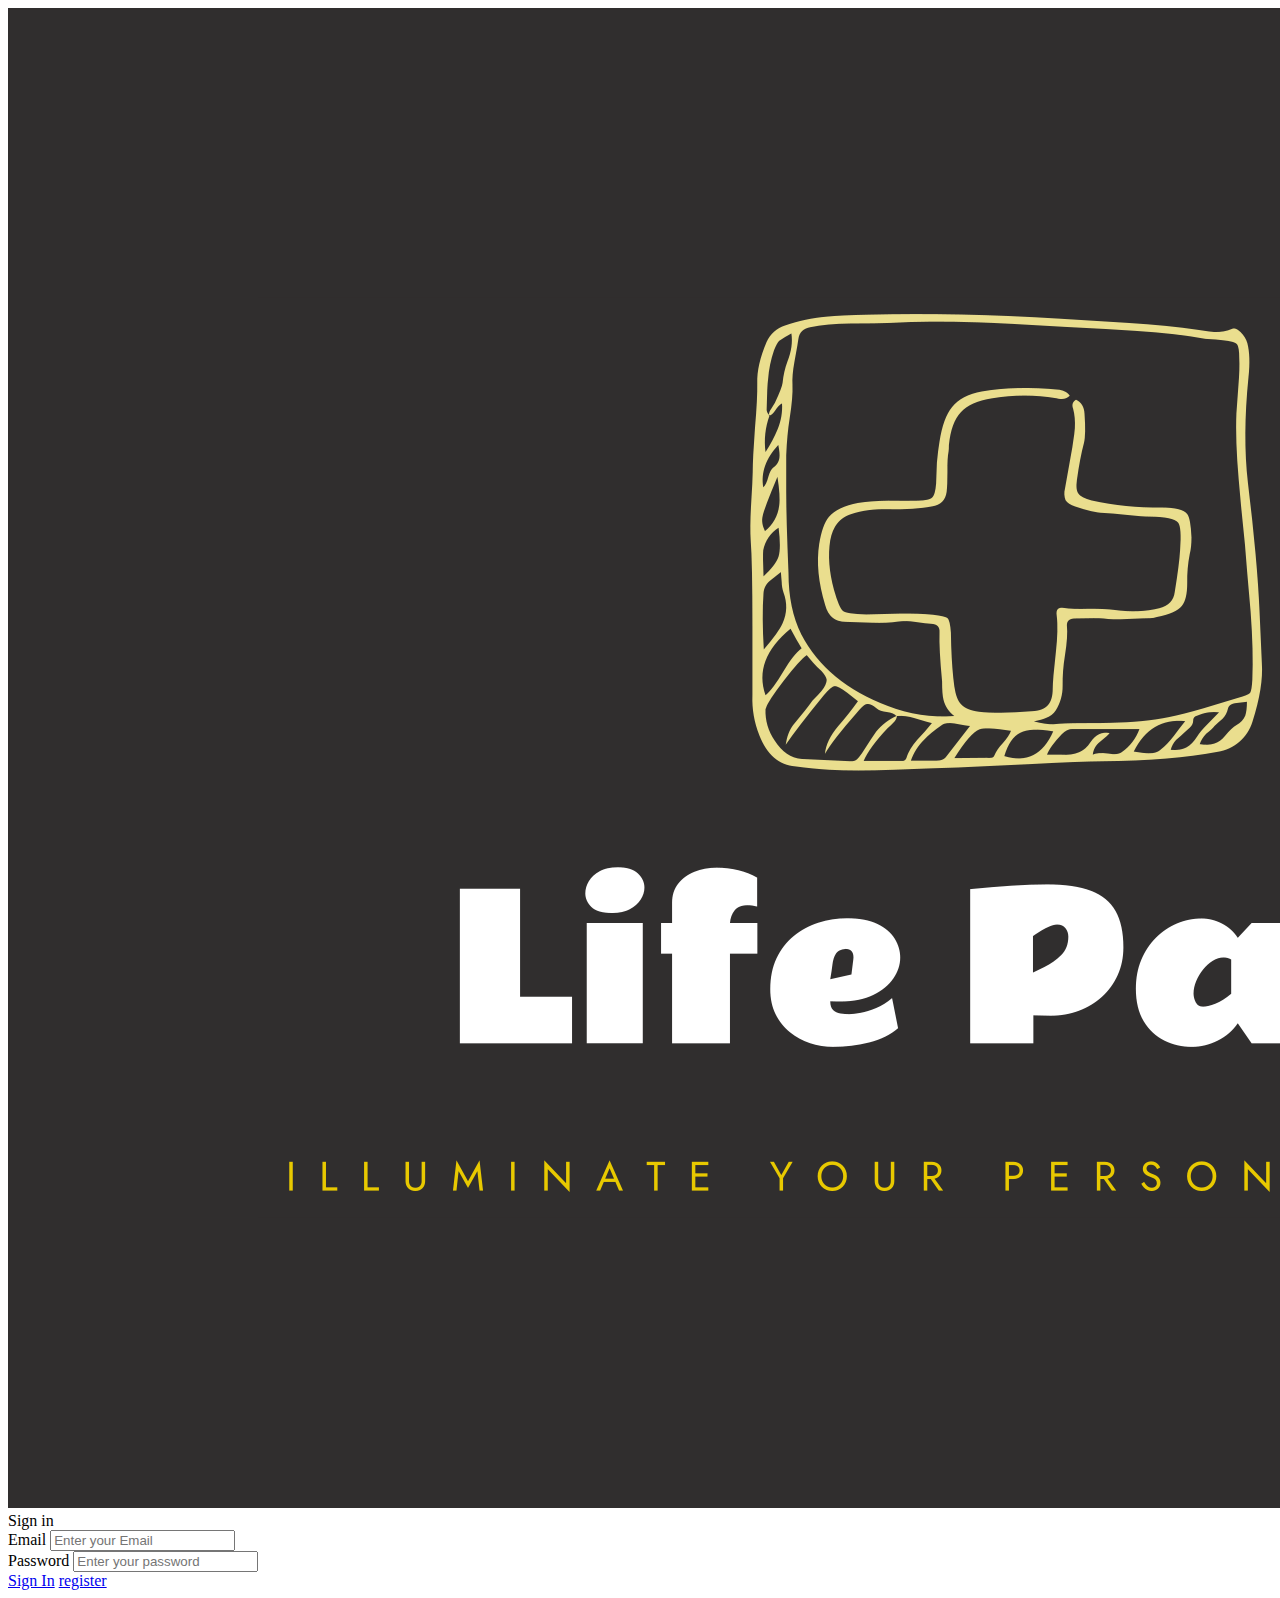
==== commit 09285be3: "Add files via upload" ====
--- a/index.html
+++ b/index.html
@@ -3,14 +3,15 @@
 <head>
     <meta charset="UTF-8">
     <meta name="viewport" content="width=device-width, initial-scale=1.0">
-    <link rel="stylesheet" href="Css/index_login.css" />
-    <link rel="stylesheet" href="Css/all.min.css" />
-    <link rel="stylesheet" href="Css//normalize.css" />
+    <link rel="stylesheet" href="css/index_login.css" />
+    <link rel="stylesheet" href="css/all.min.css" />
+    <link rel="stylesheet" href="css//normalize.css" />
     <title>Sign In</title>
 </head>
 <body>
     <div class="main_box_backgroundimage_singinbox">
         <div class="forDark_background">
+            <img src="Image/life-path-high-resolution-logo.png" class="logo" alt="">
             <div class="sign_in_box">
                 <div class="name_of_box">
                     Sign in 
@@ -31,4 +32,4 @@
         </div>
     </div>
 </body>
-</html>
+</html>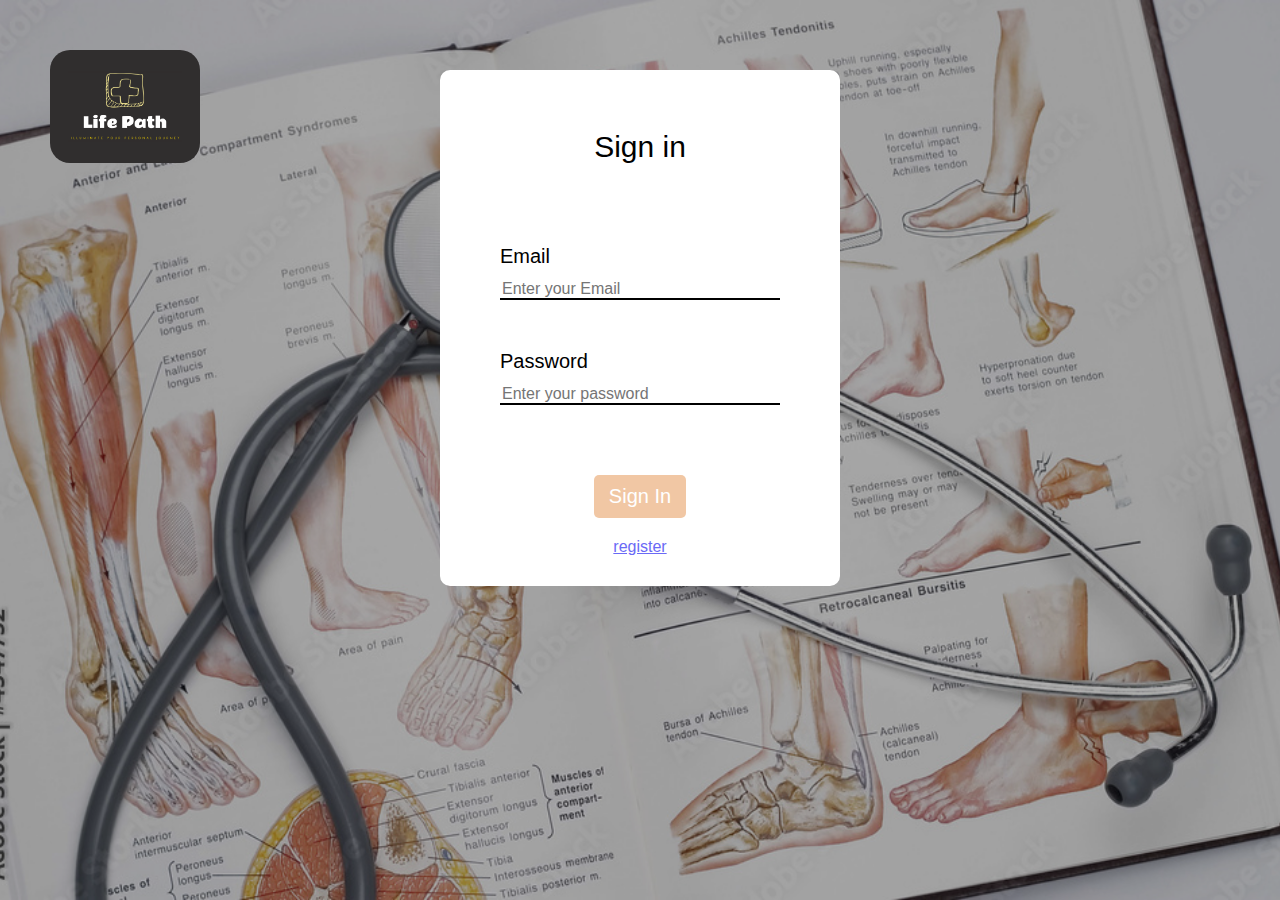
==== commit 031ce301: "Update index.html" ====
--- a/index.html
+++ b/index.html
@@ -3,9 +3,9 @@
 <head>
     <meta charset="UTF-8">
     <meta name="viewport" content="width=device-width, initial-scale=1.0">
-    <link rel="stylesheet" href="css/index_login.css" />
-    <link rel="stylesheet" href="css/all.min.css" />
-    <link rel="stylesheet" href="css//normalize.css" />
+    <link rel="stylesheet" href="Css/index_login.css" />
+    <link rel="stylesheet" href="Css/all.min.css" />
+    <link rel="stylesheet" href="Css//normalize.css" />
     <title>Sign In</title>
 </head>
 <body>
@@ -32,4 +32,4 @@
         </div>
     </div>
 </body>
-</html>+</html>
--- a/Css/index_login.css
+++ b/Css/index_login.css
@@ -0,0 +1,113 @@
+*{
+    font-family: sans-serif;
+}
+:root{
+    --width_Box_sign_In--:400px;
+    --height_Box_sign_In--:fit-content;
+}
+html,body{
+    width: 100%;
+    height: 100%;
+    overflow: hidden;
+}
+.main_box_backgroundimage_singinbox{
+    width: 100%;
+    height: 100%;
+    background-image: url(../Image/backGround_\ ingn_in.jpg);
+    background-position: center;
+    background-repeat: no-repeat;
+    background-size: cover;
+}
+.forDark_background{
+    width: 100%;
+    height: 100%;
+    background-color: #00000050;
+    position: relative;
+}
+.sign_in_box{
+    display: flex;
+    flex-direction: column;
+    align-items: center;
+    justify-content: flex-start;
+    background-color: white;
+    width: var(--width_Box_sign_In--);
+    height: fit-content;
+    position: absolute;
+    top:70px;
+    left: calc(50% - (Var(--width_Box_sign_In--)/2));
+    border-radius: 10px;
+}
+.name_of_box{
+    font-size: 30px;
+    padding: 60px 0  0;
+}
+.sign_in_data_box{
+    width: 70%;
+    padding:30px ;
+
+}
+.place_data label{
+    font-size: 20px;
+    padding: 10px 0;
+}
+.place_data{
+    display: flex;
+    margin: 40px 0;
+    width: 100%;
+    position: relative;
+    align-items: flex-start;
+    justify-content: flex-start;
+    flex-direction: column;
+}
+.place_data input{
+    width: 100%;
+    height: 20px;
+    border-radius: 5px;
+    outline: none;
+    border: 0;
+    
+}
+.place_data::after{
+    content: "";
+    bottom: 0px;
+    left: 0px;
+    position: absolute;
+    width: 100%;
+    background-color: black;
+    height: 2px;
+    z-index: 5;
+}
+.signin{
+    color:white;
+    text-decoration: none;
+    font-size: 20px;
+    border-radius: 5px;
+    padding: 10px 15px;
+    background-color:rgb(241, 199, 164);
+}.register{
+    padding: 20px 0 30px;
+    color: rgb(106, 106, 246);
+}
+.logo{
+    width: 150px;
+    /* height: 150px; */
+    position: absolute;
+    top:50px;
+    left:50px;
+    border-radius: 20px;
+    z-index: 5;
+}
+@media (max-width:480px) {
+    .sign_in_box{
+        width: 300px;
+        left:calc(50% - 150px);
+    }
+    .logo{
+        width: 120px;
+        position: absolute;
+        top:0px;
+        left:0px;
+        border-radius:0 0 10px 0;
+        z-index: 5;
+    }
+}--- a/Css/all.min.css
+++ b/Css/all.min.css
@@ -0,0 +1,9 @@
+/*!
+ * Font Awesome Free 6.4.0 by @fontawesome - https://fontawesome.com
+ * License - https://fontawesome.com/license/free (Icons: CC BY 4.0, Fonts: SIL OFL 1.1, Code: MIT License)
+ * Copyright 2023 Fonticons, Inc.
+ */
+.fa{font-family:var(--fa-style-family,"Font Awesome 6 Free");font-weight:var(--fa-style,900)}.fa,.fa-brands,.fa-classic,.fa-regular,.fa-sharp,.fa-solid,.fab,.far,.fas{-moz-osx-font-smoothing:grayscale;-webkit-font-smoothing:antialiased;display:var(--fa-display,inline-block);font-style:normal;font-variant:normal;line-height:1;text-rendering:auto}.fa-classic,.fa-regular,.fa-solid,.far,.fas{font-family:"Font Awesome 6 Free"}.fa-brands,.fab{font-family:"Font Awesome 6 Brands"}.fa-1x{font-size:1em}.fa-2x{font-size:2em}.fa-3x{font-size:3em}.fa-4x{font-size:4em}.fa-5x{font-size:5em}.fa-6x{font-size:6em}.fa-7x{font-size:7em}.fa-8x{font-size:8em}.fa-9x{font-size:9em}.fa-10x{font-size:10em}.fa-2xs{font-size:.625em;line-height:.1em;vertical-align:.225em}.fa-xs{font-size:.75em;line-height:.08333em;vertical-align:.125em}.fa-sm{font-size:.875em;line-height:.07143em;vertical-align:.05357em}.fa-lg{font-size:1.25em;line-height:.05em;vertical-align:-.075em}.fa-xl{font-size:1.5em;line-height:.04167em;vertical-align:-.125em}.fa-2xl{font-size:2em;line-height:.03125em;vertical-align:-.1875em}.fa-fw{text-align:center;width:1.25em}.fa-ul{list-style-type:none;margin-left:var(--fa-li-margin,2.5em);padding-left:0}.fa-ul>li{position:relative}.fa-li{left:calc(var(--fa-li-width, 2em)*-1);position:absolute;text-align:center;width:var(--fa-li-width,2em);line-height:inherit}.fa-border{border-radius:var(--fa-border-radius,.1em);border:var(--fa-border-width,.08em) var(--fa-border-style,solid) var(--fa-border-color,#eee);padding:var(--fa-border-padding,.2em .25em .15em)}.fa-pull-left{float:left;margin-right:var(--fa-pull-margin,.3em)}.fa-pull-right{float:right;margin-left:var(--fa-pull-margin,.3em)}.fa-beat{-webkit-animation-name:fa-beat;animation-name:fa-beat;-webkit-animation-delay:var(--fa-animation-delay,0s);animation-delay:var(--fa-animation-delay,0s);-webkit-animation-direction:var(--fa-animation-direction,normal);animation-direction:var(--fa-animation-direction,normal);-webkit-animation-duration:var(--fa-animation-duration,1s);animation-duration:var(--fa-animation-duration,1s);-webkit-animation-iteration-count:var(--fa-animation-iteration-count,infinite);animation-iteration-count:var(--fa-animation-iteration-count,infinite);-webkit-animation-timing-function:var(--fa-animation-timing,ease-in-out);animation-timing-function:var(--fa-animation-timing,ease-in-out)}.fa-bounce{-webkit-animation-name:fa-bounce;animation-name:fa-bounce;-webkit-animation-delay:var(--fa-animation-delay,0s);animation-delay:var(--fa-animation-delay,0s);-webkit-animation-direction:var(--fa-animation-direction,normal);animation-direction:var(--fa-animation-direction,normal);-webkit-animation-duration:var(--fa-animation-duration,1s);animation-duration:var(--fa-animation-duration,1s);-webkit-animation-iteration-count:var(--fa-animation-iteration-count,infinite);animation-iteration-count:var(--fa-animation-iteration-count,infinite);-webkit-animation-timing-function:var(--fa-animation-timing,cubic-bezier(.28,.84,.42,1));animation-timing-function:var(--fa-animation-timing,cubic-bezier(.28,.84,.42,1))}.fa-fade{-webkit-animation-name:fa-fade;animation-name:fa-fade;-webkit-animation-iteration-count:var(--fa-animation-iteration-count,infinite);animation-iteration-count:var(--fa-animation-iteration-count,infinite);-webkit-animation-timing-function:var(--fa-animation-timing,cubic-bezier(.4,0,.6,1));animation-timing-function:var(--fa-animation-timing,cubic-bezier(.4,0,.6,1))}.fa-beat-fade,.fa-fade{-webkit-animation-delay:var(--fa-animation-delay,0s);animation-delay:var(--fa-animation-delay,0s);-webkit-animation-direction:var(--fa-animation-direction,normal);animation-direction:var(--fa-animation-direction,normal);-webkit-animation-duration:var(--fa-animation-duration,1s);animation-duration:var(--fa-animation-duration,1s)}.fa-beat-fade{-webkit-animation-name:fa-beat-fade;animation-name:fa-beat-fade;-webkit-animation-iteration-count:var(--fa-animation-iteration-count,infinite);animation-iteration-count:var(--fa-animation-iteration-count,infinite);-webkit-animation-timing-function:var(--fa-animation-timing,cubic-bezier(.4,0,.6,1));animation-timing-function:var(--fa-animation-timing,cubic-bezier(.4,0,.6,1))}.fa-flip{-webkit-animation-name:fa-flip;animation-name:fa-flip;-webkit-animation-delay:var(--fa-animation-delay,0s);animation-delay:var(--fa-animation-delay,0s);-webkit-animation-direction:var(--fa-animation-direction,normal);animation-direction:var(--fa-animation-direction,normal);-webkit-animation-duration:var(--fa-animation-duration,1s);animation-duration:var(--fa-animation-duration,1s);-webkit-animation-iteration-count:var(--fa-animation-iteration-count,infinite);animation-iteration-count:var(--fa-animation-iteration-count,infinite);-webkit-animation-timing-function:var(--fa-animation-timing,ease-in-out);animation-timing-function:var(--fa-animation-timing,ease-in-out)}.fa-shake{-webkit-animation-name:fa-shake;animation-name:fa-shake;-webkit-animation-duration:var(--fa-animation-duration,1s);animation-duration:var(--fa-animation-duration,1s);-webkit-animation-iteration-count:var(--fa-animation-iteration-count,infinite);animation-iteration-count:var(--fa-animation-iteration-count,infinite);-webkit-animation-timing-function:var(--fa-animation-timing,linear);animation-timing-function:var(--fa-animation-timing,linear)}.fa-shake,.fa-spin{-webkit-animation-delay:var(--fa-animation-delay,0s);animation-delay:var(--fa-animation-delay,0s);-webkit-animation-direction:var(--fa-animation-direction,normal);animation-direction:var(--fa-animation-direction,normal)}.fa-spin{-webkit-animation-name:fa-spin;animation-name:fa-spin;-webkit-animation-duration:var(--fa-animation-duration,2s);animation-duration:var(--fa-animation-duration,2s);-webkit-animation-iteration-count:var(--fa-animation-iteration-count,infinite);animation-iteration-count:var(--fa-animation-iteration-count,infinite);-webkit-animation-timing-function:var(--fa-animation-timing,linear);animation-timing-function:var(--fa-animation-timing,linear)}.fa-spin-reverse{--fa-animation-direction:reverse}.fa-pulse,.fa-spin-pulse{-webkit-animation-name:fa-spin;animation-name:fa-spin;-webkit-animation-direction:var(--fa-animation-direction,normal);animation-direction:var(--fa-animation-direction,normal);-webkit-animation-duration:var(--fa-animation-duration,1s);animation-duration:var(--fa-animation-duration,1s);-webkit-animation-iteration-count:var(--fa-animation-iteration-count,infinite);animation-iteration-count:var(--fa-animation-iteration-count,infinite);-webkit-animation-timing-function:var(--fa-animation-timing,steps(8));animation-timing-function:var(--fa-animation-timing,steps(8))}@media (prefers-reduced-motion:reduce){.fa-beat,.fa-beat-fade,.fa-bounce,.fa-fade,.fa-flip,.fa-pulse,.fa-shake,.fa-spin,.fa-spin-pulse{-webkit-animation-delay:-1ms;animation-delay:-1ms;-webkit-animation-duration:1ms;animation-duration:1ms;-webkit-animation-iteration-count:1;animation-iteration-count:1;-webkit-transition-delay:0s;transition-delay:0s;-webkit-transition-duration:0s;transition-duration:0s}}@-webkit-keyframes fa-beat{0%,90%{-webkit-transform:scale(1);transform:scale(1)}45%{-webkit-transform:scale(var(--fa-beat-scale,1.25));transform:scale(var(--fa-beat-scale,1.25))}}@keyframes fa-beat{0%,90%{-webkit-transform:scale(1);transform:scale(1)}45%{-webkit-transform:scale(var(--fa-beat-scale,1.25));transform:scale(var(--fa-beat-scale,1.25))}}@-webkit-keyframes fa-bounce{0%{-webkit-transform:scale(1) translateY(0);transform:scale(1) translateY(0)}10%{-webkit-transform:scale(var(--fa-bounce-start-scale-x,1.1),var(--fa-bounce-start-scale-y,.9)) translateY(0);transform:scale(var(--fa-bounce-start-scale-x,1.1),var(--fa-bounce-start-scale-y,.9)) translateY(0)}30%{-webkit-transform:scale(var(--fa-bounce-jump-scale-x,.9),var(--fa-bounce-jump-scale-y,1.1)) translateY(var(--fa-bounce-height,-.5em));transform:scale(var(--fa-bounce-jump-scale-x,.9),var(--fa-bounce-jump-scale-y,1.1)) translateY(var(--fa-bounce-height,-.5em))}50%{-webkit-transform:scale(var(--fa-bounce-land-scale-x,1.05),var(--fa-bounce-land-scale-y,.95)) translateY(0);transform:scale(var(--fa-bounce-land-scale-x,1.05),var(--fa-bounce-land-scale-y,.95)) translateY(0)}57%{-webkit-transform:scale(1) translateY(var(--fa-bounce-rebound,-.125em));transform:scale(1) translateY(var(--fa-bounce-rebound,-.125em))}64%{-webkit-transform:scale(1) translateY(0);transform:scale(1) translateY(0)}to{-webkit-transform:scale(1) translateY(0);transform:scale(1) translateY(0)}}@keyframes fa-bounce{0%{-webkit-transform:scale(1) translateY(0);transform:scale(1) translateY(0)}10%{-webkit-transform:scale(var(--fa-bounce-start-scale-x,1.1),var(--fa-bounce-start-scale-y,.9)) translateY(0);transform:scale(var(--fa-bounce-start-scale-x,1.1),var(--fa-bounce-start-scale-y,.9)) translateY(0)}30%{-webkit-transform:scale(var(--fa-bounce-jump-scale-x,.9),var(--fa-bounce-jump-scale-y,1.1)) translateY(var(--fa-bounce-height,-.5em));transform:scale(var(--fa-bounce-jump-scale-x,.9),var(--fa-bounce-jump-scale-y,1.1)) translateY(var(--fa-bounce-height,-.5em))}50%{-webkit-transform:scale(var(--fa-bounce-land-scale-x,1.05),var(--fa-bounce-land-scale-y,.95)) translateY(0);transform:scale(var(--fa-bounce-land-scale-x,1.05),var(--fa-bounce-land-scale-y,.95)) translateY(0)}57%{-webkit-transform:scale(1) translateY(var(--fa-bounce-rebound,-.125em));transform:scale(1) translateY(var(--fa-bounce-rebound,-.125em))}64%{-webkit-transform:scale(1) translateY(0);transform:scale(1) translateY(0)}to{-webkit-transform:scale(1) translateY(0);transform:scale(1) translateY(0)}}@-webkit-keyframes fa-fade{50%{opacity:var(--fa-fade-opacity,.4)}}@keyframes fa-fade{50%{opacity:var(--fa-fade-opacity,.4)}}@-webkit-keyframes fa-beat-fade{0%,to{opacity:var(--fa-beat-fade-opacity,.4);-webkit-transform:scale(1);transform:scale(1)}50%{opacity:1;-webkit-transform:scale(var(--fa-beat-fade-scale,1.125));transform:scale(var(--fa-beat-fade-scale,1.125))}}@keyframes fa-beat-fade{0%,to{opacity:var(--fa-beat-fade-opacity,.4);-webkit-transform:scale(1);transform:scale(1)}50%{opacity:1;-webkit-transform:scale(var(--fa-beat-fade-scale,1.125));transform:scale(var(--fa-beat-fade-scale,1.125))}}@-webkit-keyframes fa-flip{50%{-webkit-transform:rotate3d(var(--fa-flip-x,0),var(--fa-flip-y,1),var(--fa-flip-z,0),var(--fa-flip-angle,-180deg));transform:rotate3d(var(--fa-flip-x,0),var(--fa-flip-y,1),var(--fa-flip-z,0),var(--fa-flip-angle,-180deg))}}@keyframes fa-flip{50%{-webkit-transform:rotate3d(var(--fa-flip-x,0),var(--fa-flip-y,1),var(--fa-flip-z,0),var(--fa-flip-angle,-180deg));transform:rotate3d(var(--fa-flip-x,0),var(--fa-flip-y,1),var(--fa-flip-z,0),var(--fa-flip-angle,-180deg))}}@-webkit-keyframes fa-shake{0%{-webkit-transform:rotate(-15deg);transform:rotate(-15deg)}4%{-webkit-transform:rotate(15deg);transform:rotate(15deg)}8%,24%{-webkit-transform:rotate(-18deg);transform:rotate(-18deg)}12%,28%{-webkit-transform:rotate(18deg);transform:rotate(18deg)}16%{-webkit-transform:rotate(-22deg);transform:rotate(-22deg)}20%{-webkit-transform:rotate(22deg);transform:rotate(22deg)}32%{-webkit-transform:rotate(-12deg);transform:rotate(-12deg)}36%{-webkit-transform:rotate(12deg);transform:rotate(12deg)}40%,to{-webkit-transform:rotate(0deg);transform:rotate(0deg)}}@keyframes fa-shake{0%{-webkit-transform:rotate(-15deg);transform:rotate(-15deg)}4%{-webkit-transform:rotate(15deg);transform:rotate(15deg)}8%,24%{-webkit-transform:rotate(-18deg);transform:rotate(-18deg)}12%,28%{-webkit-transform:rotate(18deg);transform:rotate(18deg)}16%{-webkit-transform:rotate(-22deg);transform:rotate(-22deg)}20%{-webkit-transform:rotate(22deg);transform:rotate(22deg)}32%{-webkit-transform:rotate(-12deg);transform:rotate(-12deg)}36%{-webkit-transform:rotate(12deg);transform:rotate(12deg)}40%,to{-webkit-transform:rotate(0deg);transform:rotate(0deg)}}@-webkit-keyframes fa-spin{0%{-webkit-transform:rotate(0deg);transform:rotate(0deg)}to{-webkit-transform:rotate(1turn);transform:rotate(1turn)}}@keyframes fa-spin{0%{-webkit-transform:rotate(0deg);transform:rotate(0deg)}to{-webkit-transform:rotate(1turn);transform:rotate(1turn)}}.fa-rotate-90{-webkit-transform:rotate(90deg);transform:rotate(90deg)}.fa-rotate-180{-webkit-transform:rotate(180deg);transform:rotate(180deg)}.fa-rotate-270{-webkit-transform:rotate(270deg);transform:rotate(270deg)}.fa-flip-horizontal{-webkit-transform:scaleX(-1);transform:scaleX(-1)}.fa-flip-vertical{-webkit-transform:scaleY(-1);transform:scaleY(-1)}.fa-flip-both,.fa-flip-horizontal.fa-flip-vertical{-webkit-transform:scale(-1);transform:scale(-1)}.fa-rotate-by{-webkit-transform:rotate(var(--fa-rotate-angle,none));transform:rotate(var(--fa-rotate-angle,none))}.fa-stack{display:inline-block;height:2em;line-height:2em;position:relative;vertical-align:middle;width:2.5em}.fa-stack-1x,.fa-stack-2x{left:0;position:absolute;text-align:center;width:100%;z-index:var(--fa-stack-z-index,auto)}.fa-stack-1x{line-height:inherit}.fa-stack-2x{font-size:2em}.fa-inverse{color:var(--fa-inverse,#fff)}
+
+.fa-0:before{content:"\30"}.fa-1:before{content:"\31"}.fa-2:before{content:"\32"}.fa-3:before{content:"\33"}.fa-4:before{content:"\34"}.fa-5:before{content:"\35"}.fa-6:before{content:"\36"}.fa-7:before{content:"\37"}.fa-8:before{content:"\38"}.fa-9:before{content:"\39"}.fa-fill-drip:before{content:"\f576"}.fa-arrows-to-circle:before{content:"\e4bd"}.fa-chevron-circle-right:before,.fa-circle-chevron-right:before{content:"\f138"}.fa-at:before{content:"\40"}.fa-trash-alt:before,.fa-trash-can:before{content:"\f2ed"}.fa-text-height:before{content:"\f034"}.fa-user-times:before,.fa-user-xmark:before{content:"\f235"}.fa-stethoscope:before{content:"\f0f1"}.fa-comment-alt:before,.fa-message:before{content:"\f27a"}.fa-info:before{content:"\f129"}.fa-compress-alt:before,.fa-down-left-and-up-right-to-center:before{content:"\f422"}.fa-explosion:before{content:"\e4e9"}.fa-file-alt:before,.fa-file-lines:before,.fa-file-text:before{content:"\f15c"}.fa-wave-square:before{content:"\f83e"}.fa-ring:before{content:"\f70b"}.fa-building-un:before{content:"\e4d9"}.fa-dice-three:before{content:"\f527"}.fa-calendar-alt:before,.fa-calendar-days:before{content:"\f073"}.fa-anchor-circle-check:before{content:"\e4aa"}.fa-building-circle-arrow-right:before{content:"\e4d1"}.fa-volleyball-ball:before,.fa-volleyball:before{content:"\f45f"}.fa-arrows-up-to-line:before{content:"\e4c2"}.fa-sort-desc:before,.fa-sort-down:before{content:"\f0dd"}.fa-circle-minus:before,.fa-minus-circle:before{content:"\f056"}.fa-door-open:before{content:"\f52b"}.fa-right-from-bracket:before,.fa-sign-out-alt:before{content:"\f2f5"}.fa-atom:before{content:"\f5d2"}.fa-soap:before{content:"\e06e"}.fa-heart-music-camera-bolt:before,.fa-icons:before{content:"\f86d"}.fa-microphone-alt-slash:before,.fa-microphone-lines-slash:before{content:"\f539"}.fa-bridge-circle-check:before{content:"\e4c9"}.fa-pump-medical:before{content:"\e06a"}.fa-fingerprint:before{content:"\f577"}.fa-hand-point-right:before{content:"\f0a4"}.fa-magnifying-glass-location:before,.fa-search-location:before{content:"\f689"}.fa-forward-step:before,.fa-step-forward:before{content:"\f051"}.fa-face-smile-beam:before,.fa-smile-beam:before{content:"\f5b8"}.fa-flag-checkered:before{content:"\f11e"}.fa-football-ball:before,.fa-football:before{content:"\f44e"}.fa-school-circle-exclamation:before{content:"\e56c"}.fa-crop:before{content:"\f125"}.fa-angle-double-down:before,.fa-angles-down:before{content:"\f103"}.fa-users-rectangle:before{content:"\e594"}.fa-people-roof:before{content:"\e537"}.fa-people-line:before{content:"\e534"}.fa-beer-mug-empty:before,.fa-beer:before{content:"\f0fc"}.fa-diagram-predecessor:before{content:"\e477"}.fa-arrow-up-long:before,.fa-long-arrow-up:before{content:"\f176"}.fa-burn:before,.fa-fire-flame-simple:before{content:"\f46a"}.fa-male:before,.fa-person:before{content:"\f183"}.fa-laptop:before{content:"\f109"}.fa-file-csv:before{content:"\f6dd"}.fa-menorah:before{content:"\f676"}.fa-truck-plane:before{content:"\e58f"}.fa-record-vinyl:before{content:"\f8d9"}.fa-face-grin-stars:before,.fa-grin-stars:before{content:"\f587"}.fa-bong:before{content:"\f55c"}.fa-pastafarianism:before,.fa-spaghetti-monster-flying:before{content:"\f67b"}.fa-arrow-down-up-across-line:before{content:"\e4af"}.fa-spoon:before,.fa-utensil-spoon:before{content:"\f2e5"}.fa-jar-wheat:before{content:"\e517"}.fa-envelopes-bulk:before,.fa-mail-bulk:before{content:"\f674"}.fa-file-circle-exclamation:before{content:"\e4eb"}.fa-circle-h:before,.fa-hospital-symbol:before{content:"\f47e"}.fa-pager:before{content:"\f815"}.fa-address-book:before,.fa-contact-book:before{content:"\f2b9"}.fa-strikethrough:before{content:"\f0cc"}.fa-k:before{content:"\4b"}.fa-landmark-flag:before{content:"\e51c"}.fa-pencil-alt:before,.fa-pencil:before{content:"\f303"}.fa-backward:before{content:"\f04a"}.fa-caret-right:before{content:"\f0da"}.fa-comments:before{content:"\f086"}.fa-file-clipboard:before,.fa-paste:before{content:"\f0ea"}.fa-code-pull-request:before{content:"\e13c"}.fa-clipboard-list:before{content:"\f46d"}.fa-truck-loading:before,.fa-truck-ramp-box:before{content:"\f4de"}.fa-user-check:before{content:"\f4fc"}.fa-vial-virus:before{content:"\e597"}.fa-sheet-plastic:before{content:"\e571"}.fa-blog:before{content:"\f781"}.fa-user-ninja:before{content:"\f504"}.fa-person-arrow-up-from-line:before{content:"\e539"}.fa-scroll-torah:before,.fa-torah:before{content:"\f6a0"}.fa-broom-ball:before,.fa-quidditch-broom-ball:before,.fa-quidditch:before{content:"\f458"}.fa-toggle-off:before{content:"\f204"}.fa-archive:before,.fa-box-archive:before{content:"\f187"}.fa-person-drowning:before{content:"\e545"}.fa-arrow-down-9-1:before,.fa-sort-numeric-desc:before,.fa-sort-numeric-down-alt:before{content:"\f886"}.fa-face-grin-tongue-squint:before,.fa-grin-tongue-squint:before{content:"\f58a"}.fa-spray-can:before{content:"\f5bd"}.fa-truck-monster:before{content:"\f63b"}.fa-w:before{content:"\57"}.fa-earth-africa:before,.fa-globe-africa:before{content:"\f57c"}.fa-rainbow:before{content:"\f75b"}.fa-circle-notch:before{content:"\f1ce"}.fa-tablet-alt:before,.fa-tablet-screen-button:before{content:"\f3fa"}.fa-paw:before{content:"\f1b0"}.fa-cloud:before{content:"\f0c2"}.fa-trowel-bricks:before{content:"\e58a"}.fa-face-flushed:before,.fa-flushed:before{content:"\f579"}.fa-hospital-user:before{content:"\f80d"}.fa-tent-arrow-left-right:before{content:"\e57f"}.fa-gavel:before,.fa-legal:before{content:"\f0e3"}.fa-binoculars:before{content:"\f1e5"}.fa-microphone-slash:before{content:"\f131"}.fa-box-tissue:before{content:"\e05b"}.fa-motorcycle:before{content:"\f21c"}.fa-bell-concierge:before,.fa-concierge-bell:before{content:"\f562"}.fa-pen-ruler:before,.fa-pencil-ruler:before{content:"\f5ae"}.fa-people-arrows-left-right:before,.fa-people-arrows:before{content:"\e068"}.fa-mars-and-venus-burst:before{content:"\e523"}.fa-caret-square-right:before,.fa-square-caret-right:before{content:"\f152"}.fa-cut:before,.fa-scissors:before{content:"\f0c4"}.fa-sun-plant-wilt:before{content:"\e57a"}.fa-toilets-portable:before{content:"\e584"}.fa-hockey-puck:before{content:"\f453"}.fa-table:before{content:"\f0ce"}.fa-magnifying-glass-arrow-right:before{content:"\e521"}.fa-digital-tachograph:before,.fa-tachograph-digital:before{content:"\f566"}.fa-users-slash:before{content:"\e073"}.fa-clover:before{content:"\e139"}.fa-mail-reply:before,.fa-reply:before{content:"\f3e5"}.fa-star-and-crescent:before{content:"\f699"}.fa-house-fire:before{content:"\e50c"}.fa-minus-square:before,.fa-square-minus:before{content:"\f146"}.fa-helicopter:before{content:"\f533"}.fa-compass:before{content:"\f14e"}.fa-caret-square-down:before,.fa-square-caret-down:before{content:"\f150"}.fa-file-circle-question:before{content:"\e4ef"}.fa-laptop-code:before{content:"\f5fc"}.fa-swatchbook:before{content:"\f5c3"}.fa-prescription-bottle:before{content:"\f485"}.fa-bars:before,.fa-navicon:before{content:"\f0c9"}.fa-people-group:before{content:"\e533"}.fa-hourglass-3:before,.fa-hourglass-end:before{content:"\f253"}.fa-heart-broken:before,.fa-heart-crack:before{content:"\f7a9"}.fa-external-link-square-alt:before,.fa-square-up-right:before{content:"\f360"}.fa-face-kiss-beam:before,.fa-kiss-beam:before{content:"\f597"}.fa-film:before{content:"\f008"}.fa-ruler-horizontal:before{content:"\f547"}.fa-people-robbery:before{content:"\e536"}.fa-lightbulb:before{content:"\f0eb"}.fa-caret-left:before{content:"\f0d9"}.fa-circle-exclamation:before,.fa-exclamation-circle:before{content:"\f06a"}.fa-school-circle-xmark:before{content:"\e56d"}.fa-arrow-right-from-bracket:before,.fa-sign-out:before{content:"\f08b"}.fa-chevron-circle-down:before,.fa-circle-chevron-down:before{content:"\f13a"}.fa-unlock-alt:before,.fa-unlock-keyhole:before{content:"\f13e"}.fa-cloud-showers-heavy:before{content:"\f740"}.fa-headphones-alt:before,.fa-headphones-simple:before{content:"\f58f"}.fa-sitemap:before{content:"\f0e8"}.fa-circle-dollar-to-slot:before,.fa-donate:before{content:"\f4b9"}.fa-memory:before{content:"\f538"}.fa-road-spikes:before{content:"\e568"}.fa-fire-burner:before{content:"\e4f1"}.fa-flag:before{content:"\f024"}.fa-hanukiah:before{content:"\f6e6"}.fa-feather:before{content:"\f52d"}.fa-volume-down:before,.fa-volume-low:before{content:"\f027"}.fa-comment-slash:before{content:"\f4b3"}.fa-cloud-sun-rain:before{content:"\f743"}.fa-compress:before{content:"\f066"}.fa-wheat-alt:before,.fa-wheat-awn:before{content:"\e2cd"}.fa-ankh:before{content:"\f644"}.fa-hands-holding-child:before{content:"\e4fa"}.fa-asterisk:before{content:"\2a"}.fa-check-square:before,.fa-square-check:before{content:"\f14a"}.fa-peseta-sign:before{content:"\e221"}.fa-header:before,.fa-heading:before{content:"\f1dc"}.fa-ghost:before{content:"\f6e2"}.fa-list-squares:before,.fa-list:before{content:"\f03a"}.fa-phone-square-alt:before,.fa-square-phone-flip:before{content:"\f87b"}.fa-cart-plus:before{content:"\f217"}.fa-gamepad:before{content:"\f11b"}.fa-circle-dot:before,.fa-dot-circle:before{content:"\f192"}.fa-dizzy:before,.fa-face-dizzy:before{content:"\f567"}.fa-egg:before{content:"\f7fb"}.fa-house-medical-circle-xmark:before{content:"\e513"}.fa-campground:before{content:"\f6bb"}.fa-folder-plus:before{content:"\f65e"}.fa-futbol-ball:before,.fa-futbol:before,.fa-soccer-ball:before{content:"\f1e3"}.fa-paint-brush:before,.fa-paintbrush:before{content:"\f1fc"}.fa-lock:before{content:"\f023"}.fa-gas-pump:before{content:"\f52f"}.fa-hot-tub-person:before,.fa-hot-tub:before{content:"\f593"}.fa-map-location:before,.fa-map-marked:before{content:"\f59f"}.fa-house-flood-water:before{content:"\e50e"}.fa-tree:before{content:"\f1bb"}.fa-bridge-lock:before{content:"\e4cc"}.fa-sack-dollar:before{content:"\f81d"}.fa-edit:before,.fa-pen-to-square:before{content:"\f044"}.fa-car-side:before{content:"\f5e4"}.fa-share-alt:before,.fa-share-nodes:before{content:"\f1e0"}.fa-heart-circle-minus:before{content:"\e4ff"}.fa-hourglass-2:before,.fa-hourglass-half:before{content:"\f252"}.fa-microscope:before{content:"\f610"}.fa-sink:before{content:"\e06d"}.fa-bag-shopping:before,.fa-shopping-bag:before{content:"\f290"}.fa-arrow-down-z-a:before,.fa-sort-alpha-desc:before,.fa-sort-alpha-down-alt:before{content:"\f881"}.fa-mitten:before{content:"\f7b5"}.fa-person-rays:before{content:"\e54d"}.fa-users:before{content:"\f0c0"}.fa-eye-slash:before{content:"\f070"}.fa-flask-vial:before{content:"\e4f3"}.fa-hand-paper:before,.fa-hand:before{content:"\f256"}.fa-om:before{content:"\f679"}.fa-worm:before{content:"\e599"}.fa-house-circle-xmark:before{content:"\e50b"}.fa-plug:before{content:"\f1e6"}.fa-chevron-up:before{content:"\f077"}.fa-hand-spock:before{content:"\f259"}.fa-stopwatch:before{content:"\f2f2"}.fa-face-kiss:before,.fa-kiss:before{content:"\f596"}.fa-bridge-circle-xmark:before{content:"\e4cb"}.fa-face-grin-tongue:before,.fa-grin-tongue:before{content:"\f589"}.fa-chess-bishop:before{content:"\f43a"}.fa-face-grin-wink:before,.fa-grin-wink:before{content:"\f58c"}.fa-deaf:before,.fa-deafness:before,.fa-ear-deaf:before,.fa-hard-of-hearing:before{content:"\f2a4"}.fa-road-circle-check:before{content:"\e564"}.fa-dice-five:before{content:"\f523"}.fa-rss-square:before,.fa-square-rss:before{content:"\f143"}.fa-land-mine-on:before{content:"\e51b"}.fa-i-cursor:before{content:"\f246"}.fa-stamp:before{content:"\f5bf"}.fa-stairs:before{content:"\e289"}.fa-i:before{content:"\49"}.fa-hryvnia-sign:before,.fa-hryvnia:before{content:"\f6f2"}.fa-pills:before{content:"\f484"}.fa-face-grin-wide:before,.fa-grin-alt:before{content:"\f581"}.fa-tooth:before{content:"\f5c9"}.fa-v:before{content:"\56"}.fa-bangladeshi-taka-sign:before{content:"\e2e6"}.fa-bicycle:before{content:"\f206"}.fa-rod-asclepius:before,.fa-rod-snake:before,.fa-staff-aesculapius:before,.fa-staff-snake:before{content:"\e579"}.fa-head-side-cough-slash:before{content:"\e062"}.fa-ambulance:before,.fa-truck-medical:before{content:"\f0f9"}.fa-wheat-awn-circle-exclamation:before{content:"\e598"}.fa-snowman:before{content:"\f7d0"}.fa-mortar-pestle:before{content:"\f5a7"}.fa-road-barrier:before{content:"\e562"}.fa-school:before{content:"\f549"}.fa-igloo:before{content:"\f7ae"}.fa-joint:before{content:"\f595"}.fa-angle-right:before{content:"\f105"}.fa-horse:before{content:"\f6f0"}.fa-q:before{content:"\51"}.fa-g:before{content:"\47"}.fa-notes-medical:before{content:"\f481"}.fa-temperature-2:before,.fa-temperature-half:before,.fa-thermometer-2:before,.fa-thermometer-half:before{content:"\f2c9"}.fa-dong-sign:before{content:"\e169"}.fa-capsules:before{content:"\f46b"}.fa-poo-bolt:before,.fa-poo-storm:before{content:"\f75a"}.fa-face-frown-open:before,.fa-frown-open:before{content:"\f57a"}.fa-hand-point-up:before{content:"\f0a6"}.fa-money-bill:before{content:"\f0d6"}.fa-bookmark:before{content:"\f02e"}.fa-align-justify:before{content:"\f039"}.fa-umbrella-beach:before{content:"\f5ca"}.fa-helmet-un:before{content:"\e503"}.fa-bullseye:before{content:"\f140"}.fa-bacon:before{content:"\f7e5"}.fa-hand-point-down:before{content:"\f0a7"}.fa-arrow-up-from-bracket:before{content:"\e09a"}.fa-folder-blank:before,.fa-folder:before{content:"\f07b"}.fa-file-medical-alt:before,.fa-file-waveform:before{content:"\f478"}.fa-radiation:before{content:"\f7b9"}.fa-chart-simple:before{content:"\e473"}.fa-mars-stroke:before{content:"\f229"}.fa-vial:before{content:"\f492"}.fa-dashboard:before,.fa-gauge-med:before,.fa-gauge:before,.fa-tachometer-alt-average:before{content:"\f624"}.fa-magic-wand-sparkles:before,.fa-wand-magic-sparkles:before{content:"\e2ca"}.fa-e:before{content:"\45"}.fa-pen-alt:before,.fa-pen-clip:before{content:"\f305"}.fa-bridge-circle-exclamation:before{content:"\e4ca"}.fa-user:before{content:"\f007"}.fa-school-circle-check:before{content:"\e56b"}.fa-dumpster:before{content:"\f793"}.fa-shuttle-van:before,.fa-van-shuttle:before{content:"\f5b6"}.fa-building-user:before{content:"\e4da"}.fa-caret-square-left:before,.fa-square-caret-left:before{content:"\f191"}.fa-highlighter:before{content:"\f591"}.fa-key:before{content:"\f084"}.fa-bullhorn:before{content:"\f0a1"}.fa-globe:before{content:"\f0ac"}.fa-synagogue:before{content:"\f69b"}.fa-person-half-dress:before{content:"\e548"}.fa-road-bridge:before{content:"\e563"}.fa-location-arrow:before{content:"\f124"}.fa-c:before{content:"\43"}.fa-tablet-button:before{content:"\f10a"}.fa-building-lock:before{content:"\e4d6"}.fa-pizza-slice:before{content:"\f818"}.fa-money-bill-wave:before{content:"\f53a"}.fa-area-chart:before,.fa-chart-area:before{content:"\f1fe"}.fa-house-flag:before{content:"\e50d"}.fa-person-circle-minus:before{content:"\e540"}.fa-ban:before,.fa-cancel:before{content:"\f05e"}.fa-camera-rotate:before{content:"\e0d8"}.fa-air-freshener:before,.fa-spray-can-sparkles:before{content:"\f5d0"}.fa-star:before{content:"\f005"}.fa-repeat:before{content:"\f363"}.fa-cross:before{content:"\f654"}.fa-box:before{content:"\f466"}.fa-venus-mars:before{content:"\f228"}.fa-arrow-pointer:before,.fa-mouse-pointer:before{content:"\f245"}.fa-expand-arrows-alt:before,.fa-maximize:before{content:"\f31e"}.fa-charging-station:before{content:"\f5e7"}.fa-shapes:before,.fa-triangle-circle-square:before{content:"\f61f"}.fa-random:before,.fa-shuffle:before{content:"\f074"}.fa-person-running:before,.fa-running:before{content:"\f70c"}.fa-mobile-retro:before{content:"\e527"}.fa-grip-lines-vertical:before{content:"\f7a5"}.fa-spider:before{content:"\f717"}.fa-hands-bound:before{content:"\e4f9"}.fa-file-invoice-dollar:before{content:"\f571"}.fa-plane-circle-exclamation:before{content:"\e556"}.fa-x-ray:before{content:"\f497"}.fa-spell-check:before{content:"\f891"}.fa-slash:before{content:"\f715"}.fa-computer-mouse:before,.fa-mouse:before{content:"\f8cc"}.fa-arrow-right-to-bracket:before,.fa-sign-in:before{content:"\f090"}.fa-shop-slash:before,.fa-store-alt-slash:before{content:"\e070"}.fa-server:before{content:"\f233"}.fa-virus-covid-slash:before{content:"\e4a9"}.fa-shop-lock:before{content:"\e4a5"}.fa-hourglass-1:before,.fa-hourglass-start:before{content:"\f251"}.fa-blender-phone:before{content:"\f6b6"}.fa-building-wheat:before{content:"\e4db"}.fa-person-breastfeeding:before{content:"\e53a"}.fa-right-to-bracket:before,.fa-sign-in-alt:before{content:"\f2f6"}.fa-venus:before{content:"\f221"}.fa-passport:before{content:"\f5ab"}.fa-heart-pulse:before,.fa-heartbeat:before{content:"\f21e"}.fa-people-carry-box:before,.fa-people-carry:before{content:"\f4ce"}.fa-temperature-high:before{content:"\f769"}.fa-microchip:before{content:"\f2db"}.fa-crown:before{content:"\f521"}.fa-weight-hanging:before{content:"\f5cd"}.fa-xmarks-lines:before{content:"\e59a"}.fa-file-prescription:before{content:"\f572"}.fa-weight-scale:before,.fa-weight:before{content:"\f496"}.fa-user-friends:before,.fa-user-group:before{content:"\f500"}.fa-arrow-up-a-z:before,.fa-sort-alpha-up:before{content:"\f15e"}.fa-chess-knight:before{content:"\f441"}.fa-face-laugh-squint:before,.fa-laugh-squint:before{content:"\f59b"}.fa-wheelchair:before{content:"\f193"}.fa-arrow-circle-up:before,.fa-circle-arrow-up:before{content:"\f0aa"}.fa-toggle-on:before{content:"\f205"}.fa-person-walking:before,.fa-walking:before{content:"\f554"}.fa-l:before{content:"\4c"}.fa-fire:before{content:"\f06d"}.fa-bed-pulse:before,.fa-procedures:before{content:"\f487"}.fa-shuttle-space:before,.fa-space-shuttle:before{content:"\f197"}.fa-face-laugh:before,.fa-laugh:before{content:"\f599"}.fa-folder-open:before{content:"\f07c"}.fa-heart-circle-plus:before{content:"\e500"}.fa-code-fork:before{content:"\e13b"}.fa-city:before{content:"\f64f"}.fa-microphone-alt:before,.fa-microphone-lines:before{content:"\f3c9"}.fa-pepper-hot:before{content:"\f816"}.fa-unlock:before{content:"\f09c"}.fa-colon-sign:before{content:"\e140"}.fa-headset:before{content:"\f590"}.fa-store-slash:before{content:"\e071"}.fa-road-circle-xmark:before{content:"\e566"}.fa-user-minus:before{content:"\f503"}.fa-mars-stroke-up:before,.fa-mars-stroke-v:before{content:"\f22a"}.fa-champagne-glasses:before,.fa-glass-cheers:before{content:"\f79f"}.fa-clipboard:before{content:"\f328"}.fa-house-circle-exclamation:before{content:"\e50a"}.fa-file-arrow-up:before,.fa-file-upload:before{content:"\f574"}.fa-wifi-3:before,.fa-wifi-strong:before,.fa-wifi:before{content:"\f1eb"}.fa-bath:before,.fa-bathtub:before{content:"\f2cd"}.fa-underline:before{content:"\f0cd"}.fa-user-edit:before,.fa-user-pen:before{content:"\f4ff"}.fa-signature:before{content:"\f5b7"}.fa-stroopwafel:before{content:"\f551"}.fa-bold:before{content:"\f032"}.fa-anchor-lock:before{content:"\e4ad"}.fa-building-ngo:before{content:"\e4d7"}.fa-manat-sign:before{content:"\e1d5"}.fa-not-equal:before{content:"\f53e"}.fa-border-style:before,.fa-border-top-left:before{content:"\f853"}.fa-map-location-dot:before,.fa-map-marked-alt:before{content:"\f5a0"}.fa-jedi:before{content:"\f669"}.fa-poll:before,.fa-square-poll-vertical:before{content:"\f681"}.fa-mug-hot:before{content:"\f7b6"}.fa-battery-car:before,.fa-car-battery:before{content:"\f5df"}.fa-gift:before{content:"\f06b"}.fa-dice-two:before{content:"\f528"}.fa-chess-queen:before{content:"\f445"}.fa-glasses:before{content:"\f530"}.fa-chess-board:before{content:"\f43c"}.fa-building-circle-check:before{content:"\e4d2"}.fa-person-chalkboard:before{content:"\e53d"}.fa-mars-stroke-h:before,.fa-mars-stroke-right:before{content:"\f22b"}.fa-hand-back-fist:before,.fa-hand-rock:before{content:"\f255"}.fa-caret-square-up:before,.fa-square-caret-up:before{content:"\f151"}.fa-cloud-showers-water:before{content:"\e4e4"}.fa-bar-chart:before,.fa-chart-bar:before{content:"\f080"}.fa-hands-bubbles:before,.fa-hands-wash:before{content:"\e05e"}.fa-less-than-equal:before{content:"\f537"}.fa-train:before{content:"\f238"}.fa-eye-low-vision:before,.fa-low-vision:before{content:"\f2a8"}.fa-crow:before{content:"\f520"}.fa-sailboat:before{content:"\e445"}.fa-window-restore:before{content:"\f2d2"}.fa-plus-square:before,.fa-square-plus:before{content:"\f0fe"}.fa-torii-gate:before{content:"\f6a1"}.fa-frog:before{content:"\f52e"}.fa-bucket:before{content:"\e4cf"}.fa-image:before{content:"\f03e"}.fa-microphone:before{content:"\f130"}.fa-cow:before{content:"\f6c8"}.fa-caret-up:before{content:"\f0d8"}.fa-screwdriver:before{content:"\f54a"}.fa-folder-closed:before{content:"\e185"}.fa-house-tsunami:before{content:"\e515"}.fa-square-nfi:before{content:"\e576"}.fa-arrow-up-from-ground-water:before{content:"\e4b5"}.fa-glass-martini-alt:before,.fa-martini-glass:before{content:"\f57b"}.fa-rotate-back:before,.fa-rotate-backward:before,.fa-rotate-left:before,.fa-undo-alt:before{content:"\f2ea"}.fa-columns:before,.fa-table-columns:before{content:"\f0db"}.fa-lemon:before{content:"\f094"}.fa-head-side-mask:before{content:"\e063"}.fa-handshake:before{content:"\f2b5"}.fa-gem:before{content:"\f3a5"}.fa-dolly-box:before,.fa-dolly:before{content:"\f472"}.fa-smoking:before{content:"\f48d"}.fa-compress-arrows-alt:before,.fa-minimize:before{content:"\f78c"}.fa-monument:before{content:"\f5a6"}.fa-snowplow:before{content:"\f7d2"}.fa-angle-double-right:before,.fa-angles-right:before{content:"\f101"}.fa-cannabis:before{content:"\f55f"}.fa-circle-play:before,.fa-play-circle:before{content:"\f144"}.fa-tablets:before{content:"\f490"}.fa-ethernet:before{content:"\f796"}.fa-eur:before,.fa-euro-sign:before,.fa-euro:before{content:"\f153"}.fa-chair:before{content:"\f6c0"}.fa-check-circle:before,.fa-circle-check:before{content:"\f058"}.fa-circle-stop:before,.fa-stop-circle:before{content:"\f28d"}.fa-compass-drafting:before,.fa-drafting-compass:before{content:"\f568"}.fa-plate-wheat:before{content:"\e55a"}.fa-icicles:before{content:"\f7ad"}.fa-person-shelter:before{content:"\e54f"}.fa-neuter:before{content:"\f22c"}.fa-id-badge:before{content:"\f2c1"}.fa-marker:before{content:"\f5a1"}.fa-face-laugh-beam:before,.fa-laugh-beam:before{content:"\f59a"}.fa-helicopter-symbol:before{content:"\e502"}.fa-universal-access:before{content:"\f29a"}.fa-chevron-circle-up:before,.fa-circle-chevron-up:before{content:"\f139"}.fa-lari-sign:before{content:"\e1c8"}.fa-volcano:before{content:"\f770"}.fa-person-walking-dashed-line-arrow-right:before{content:"\e553"}.fa-gbp:before,.fa-pound-sign:before,.fa-sterling-sign:before{content:"\f154"}.fa-viruses:before{content:"\e076"}.fa-square-person-confined:before{content:"\e577"}.fa-user-tie:before{content:"\f508"}.fa-arrow-down-long:before,.fa-long-arrow-down:before{content:"\f175"}.fa-tent-arrow-down-to-line:before{content:"\e57e"}.fa-certificate:before{content:"\f0a3"}.fa-mail-reply-all:before,.fa-reply-all:before{content:"\f122"}.fa-suitcase:before{content:"\f0f2"}.fa-person-skating:before,.fa-skating:before{content:"\f7c5"}.fa-filter-circle-dollar:before,.fa-funnel-dollar:before{content:"\f662"}.fa-camera-retro:before{content:"\f083"}.fa-arrow-circle-down:before,.fa-circle-arrow-down:before{content:"\f0ab"}.fa-arrow-right-to-file:before,.fa-file-import:before{content:"\f56f"}.fa-external-link-square:before,.fa-square-arrow-up-right:before{content:"\f14c"}.fa-box-open:before{content:"\f49e"}.fa-scroll:before{content:"\f70e"}.fa-spa:before{content:"\f5bb"}.fa-location-pin-lock:before{content:"\e51f"}.fa-pause:before{content:"\f04c"}.fa-hill-avalanche:before{content:"\e507"}.fa-temperature-0:before,.fa-temperature-empty:before,.fa-thermometer-0:before,.fa-thermometer-empty:before{content:"\f2cb"}.fa-bomb:before{content:"\f1e2"}.fa-registered:before{content:"\f25d"}.fa-address-card:before,.fa-contact-card:before,.fa-vcard:before{content:"\f2bb"}.fa-balance-scale-right:before,.fa-scale-unbalanced-flip:before{content:"\f516"}.fa-subscript:before{content:"\f12c"}.fa-diamond-turn-right:before,.fa-directions:before{content:"\f5eb"}.fa-burst:before{content:"\e4dc"}.fa-house-laptop:before,.fa-laptop-house:before{content:"\e066"}.fa-face-tired:before,.fa-tired:before{content:"\f5c8"}.fa-money-bills:before{content:"\e1f3"}.fa-smog:before{content:"\f75f"}.fa-crutch:before{content:"\f7f7"}.fa-cloud-arrow-up:before,.fa-cloud-upload-alt:before,.fa-cloud-upload:before{content:"\f0ee"}.fa-palette:before{content:"\f53f"}.fa-arrows-turn-right:before{content:"\e4c0"}.fa-vest:before{content:"\e085"}.fa-ferry:before{content:"\e4ea"}.fa-arrows-down-to-people:before{content:"\e4b9"}.fa-seedling:before,.fa-sprout:before{content:"\f4d8"}.fa-arrows-alt-h:before,.fa-left-right:before{content:"\f337"}.fa-boxes-packing:before{content:"\e4c7"}.fa-arrow-circle-left:before,.fa-circle-arrow-left:before{content:"\f0a8"}.fa-group-arrows-rotate:before{content:"\e4f6"}.fa-bowl-food:before{content:"\e4c6"}.fa-candy-cane:before{content:"\f786"}.fa-arrow-down-wide-short:before,.fa-sort-amount-asc:before,.fa-sort-amount-down:before{content:"\f160"}.fa-cloud-bolt:before,.fa-thunderstorm:before{content:"\f76c"}.fa-remove-format:before,.fa-text-slash:before{content:"\f87d"}.fa-face-smile-wink:before,.fa-smile-wink:before{content:"\f4da"}.fa-file-word:before{content:"\f1c2"}.fa-file-powerpoint:before{content:"\f1c4"}.fa-arrows-h:before,.fa-arrows-left-right:before{content:"\f07e"}.fa-house-lock:before{content:"\e510"}.fa-cloud-arrow-down:before,.fa-cloud-download-alt:before,.fa-cloud-download:before{content:"\f0ed"}.fa-children:before{content:"\e4e1"}.fa-blackboard:before,.fa-chalkboard:before{content:"\f51b"}.fa-user-alt-slash:before,.fa-user-large-slash:before{content:"\f4fa"}.fa-envelope-open:before{content:"\f2b6"}.fa-handshake-alt-slash:before,.fa-handshake-simple-slash:before{content:"\e05f"}.fa-mattress-pillow:before{content:"\e525"}.fa-guarani-sign:before{content:"\e19a"}.fa-arrows-rotate:before,.fa-refresh:before,.fa-sync:before{content:"\f021"}.fa-fire-extinguisher:before{content:"\f134"}.fa-cruzeiro-sign:before{content:"\e152"}.fa-greater-than-equal:before{content:"\f532"}.fa-shield-alt:before,.fa-shield-halved:before{content:"\f3ed"}.fa-atlas:before,.fa-book-atlas:before{content:"\f558"}.fa-virus:before{content:"\e074"}.fa-envelope-circle-check:before{content:"\e4e8"}.fa-layer-group:before{content:"\f5fd"}.fa-arrows-to-dot:before{content:"\e4be"}.fa-archway:before{content:"\f557"}.fa-heart-circle-check:before{content:"\e4fd"}.fa-house-chimney-crack:before,.fa-house-damage:before{content:"\f6f1"}.fa-file-archive:before,.fa-file-zipper:before{content:"\f1c6"}.fa-square:before{content:"\f0c8"}.fa-glass-martini:before,.fa-martini-glass-empty:before{content:"\f000"}.fa-couch:before{content:"\f4b8"}.fa-cedi-sign:before{content:"\e0df"}.fa-italic:before{content:"\f033"}.fa-church:before{content:"\f51d"}.fa-comments-dollar:before{content:"\f653"}.fa-democrat:before{content:"\f747"}.fa-z:before{content:"\5a"}.fa-person-skiing:before,.fa-skiing:before{content:"\f7c9"}.fa-road-lock:before{content:"\e567"}.fa-a:before{content:"\41"}.fa-temperature-arrow-down:before,.fa-temperature-down:before{content:"\e03f"}.fa-feather-alt:before,.fa-feather-pointed:before{content:"\f56b"}.fa-p:before{content:"\50"}.fa-snowflake:before{content:"\f2dc"}.fa-newspaper:before{content:"\f1ea"}.fa-ad:before,.fa-rectangle-ad:before{content:"\f641"}.fa-arrow-circle-right:before,.fa-circle-arrow-right:before{content:"\f0a9"}.fa-filter-circle-xmark:before{content:"\e17b"}.fa-locust:before{content:"\e520"}.fa-sort:before,.fa-unsorted:before{content:"\f0dc"}.fa-list-1-2:before,.fa-list-numeric:before,.fa-list-ol:before{content:"\f0cb"}.fa-person-dress-burst:before{content:"\e544"}.fa-money-check-alt:before,.fa-money-check-dollar:before{content:"\f53d"}.fa-vector-square:before{content:"\f5cb"}.fa-bread-slice:before{content:"\f7ec"}.fa-language:before{content:"\f1ab"}.fa-face-kiss-wink-heart:before,.fa-kiss-wink-heart:before{content:"\f598"}.fa-filter:before{content:"\f0b0"}.fa-question:before{content:"\3f"}.fa-file-signature:before{content:"\f573"}.fa-arrows-alt:before,.fa-up-down-left-right:before{content:"\f0b2"}.fa-house-chimney-user:before{content:"\e065"}.fa-hand-holding-heart:before{content:"\f4be"}.fa-puzzle-piece:before{content:"\f12e"}.fa-money-check:before{content:"\f53c"}.fa-star-half-alt:before,.fa-star-half-stroke:before{content:"\f5c0"}.fa-code:before{content:"\f121"}.fa-glass-whiskey:before,.fa-whiskey-glass:before{content:"\f7a0"}.fa-building-circle-exclamation:before{content:"\e4d3"}.fa-magnifying-glass-chart:before{content:"\e522"}.fa-arrow-up-right-from-square:before,.fa-external-link:before{content:"\f08e"}.fa-cubes-stacked:before{content:"\e4e6"}.fa-krw:before,.fa-won-sign:before,.fa-won:before{content:"\f159"}.fa-virus-covid:before{content:"\e4a8"}.fa-austral-sign:before{content:"\e0a9"}.fa-f:before{content:"\46"}.fa-leaf:before{content:"\f06c"}.fa-road:before{content:"\f018"}.fa-cab:before,.fa-taxi:before{content:"\f1ba"}.fa-person-circle-plus:before{content:"\e541"}.fa-chart-pie:before,.fa-pie-chart:before{content:"\f200"}.fa-bolt-lightning:before{content:"\e0b7"}.fa-sack-xmark:before{content:"\e56a"}.fa-file-excel:before{content:"\f1c3"}.fa-file-contract:before{content:"\f56c"}.fa-fish-fins:before{content:"\e4f2"}.fa-building-flag:before{content:"\e4d5"}.fa-face-grin-beam:before,.fa-grin-beam:before{content:"\f582"}.fa-object-ungroup:before{content:"\f248"}.fa-poop:before{content:"\f619"}.fa-location-pin:before,.fa-map-marker:before{content:"\f041"}.fa-kaaba:before{content:"\f66b"}.fa-toilet-paper:before{content:"\f71e"}.fa-hard-hat:before,.fa-hat-hard:before,.fa-helmet-safety:before{content:"\f807"}.fa-eject:before{content:"\f052"}.fa-arrow-alt-circle-right:before,.fa-circle-right:before{content:"\f35a"}.fa-plane-circle-check:before{content:"\e555"}.fa-face-rolling-eyes:before,.fa-meh-rolling-eyes:before{content:"\f5a5"}.fa-object-group:before{content:"\f247"}.fa-chart-line:before,.fa-line-chart:before{content:"\f201"}.fa-mask-ventilator:before{content:"\e524"}.fa-arrow-right:before{content:"\f061"}.fa-map-signs:before,.fa-signs-post:before{content:"\f277"}.fa-cash-register:before{content:"\f788"}.fa-person-circle-question:before{content:"\e542"}.fa-h:before{content:"\48"}.fa-tarp:before{content:"\e57b"}.fa-screwdriver-wrench:before,.fa-tools:before{content:"\f7d9"}.fa-arrows-to-eye:before{content:"\e4bf"}.fa-plug-circle-bolt:before{content:"\e55b"}.fa-heart:before{content:"\f004"}.fa-mars-and-venus:before{content:"\f224"}.fa-home-user:before,.fa-house-user:before{content:"\e1b0"}.fa-dumpster-fire:before{content:"\f794"}.fa-house-crack:before{content:"\e3b1"}.fa-cocktail:before,.fa-martini-glass-citrus:before{content:"\f561"}.fa-face-surprise:before,.fa-surprise:before{content:"\f5c2"}.fa-bottle-water:before{content:"\e4c5"}.fa-circle-pause:before,.fa-pause-circle:before{content:"\f28b"}.fa-toilet-paper-slash:before{content:"\e072"}.fa-apple-alt:before,.fa-apple-whole:before{content:"\f5d1"}.fa-kitchen-set:before{content:"\e51a"}.fa-r:before{content:"\52"}.fa-temperature-1:before,.fa-temperature-quarter:before,.fa-thermometer-1:before,.fa-thermometer-quarter:before{content:"\f2ca"}.fa-cube:before{content:"\f1b2"}.fa-bitcoin-sign:before{content:"\e0b4"}.fa-shield-dog:before{content:"\e573"}.fa-solar-panel:before{content:"\f5ba"}.fa-lock-open:before{content:"\f3c1"}.fa-elevator:before{content:"\e16d"}.fa-money-bill-transfer:before{content:"\e528"}.fa-money-bill-trend-up:before{content:"\e529"}.fa-house-flood-water-circle-arrow-right:before{content:"\e50f"}.fa-poll-h:before,.fa-square-poll-horizontal:before{content:"\f682"}.fa-circle:before{content:"\f111"}.fa-backward-fast:before,.fa-fast-backward:before{content:"\f049"}.fa-recycle:before{content:"\f1b8"}.fa-user-astronaut:before{content:"\f4fb"}.fa-plane-slash:before{content:"\e069"}.fa-trademark:before{content:"\f25c"}.fa-basketball-ball:before,.fa-basketball:before{content:"\f434"}.fa-satellite-dish:before{content:"\f7c0"}.fa-arrow-alt-circle-up:before,.fa-circle-up:before{content:"\f35b"}.fa-mobile-alt:before,.fa-mobile-screen-button:before{content:"\f3cd"}.fa-volume-high:before,.fa-volume-up:before{content:"\f028"}.fa-users-rays:before{content:"\e593"}.fa-wallet:before{content:"\f555"}.fa-clipboard-check:before{content:"\f46c"}.fa-file-audio:before{content:"\f1c7"}.fa-burger:before,.fa-hamburger:before{content:"\f805"}.fa-wrench:before{content:"\f0ad"}.fa-bugs:before{content:"\e4d0"}.fa-rupee-sign:before,.fa-rupee:before{content:"\f156"}.fa-file-image:before{content:"\f1c5"}.fa-circle-question:before,.fa-question-circle:before{content:"\f059"}.fa-plane-departure:before{content:"\f5b0"}.fa-handshake-slash:before{content:"\e060"}.fa-book-bookmark:before{content:"\e0bb"}.fa-code-branch:before{content:"\f126"}.fa-hat-cowboy:before{content:"\f8c0"}.fa-bridge:before{content:"\e4c8"}.fa-phone-alt:before,.fa-phone-flip:before{content:"\f879"}.fa-truck-front:before{content:"\e2b7"}.fa-cat:before{content:"\f6be"}.fa-anchor-circle-exclamation:before{content:"\e4ab"}.fa-truck-field:before{content:"\e58d"}.fa-route:before{content:"\f4d7"}.fa-clipboard-question:before{content:"\e4e3"}.fa-panorama:before{content:"\e209"}.fa-comment-medical:before{content:"\f7f5"}.fa-teeth-open:before{content:"\f62f"}.fa-file-circle-minus:before{content:"\e4ed"}.fa-tags:before{content:"\f02c"}.fa-wine-glass:before{content:"\f4e3"}.fa-fast-forward:before,.fa-forward-fast:before{content:"\f050"}.fa-face-meh-blank:before,.fa-meh-blank:before{content:"\f5a4"}.fa-parking:before,.fa-square-parking:before{content:"\f540"}.fa-house-signal:before{content:"\e012"}.fa-bars-progress:before,.fa-tasks-alt:before{content:"\f828"}.fa-faucet-drip:before{content:"\e006"}.fa-cart-flatbed:before,.fa-dolly-flatbed:before{content:"\f474"}.fa-ban-smoking:before,.fa-smoking-ban:before{content:"\f54d"}.fa-terminal:before{content:"\f120"}.fa-mobile-button:before{content:"\f10b"}.fa-house-medical-flag:before{content:"\e514"}.fa-basket-shopping:before,.fa-shopping-basket:before{content:"\f291"}.fa-tape:before{content:"\f4db"}.fa-bus-alt:before,.fa-bus-simple:before{content:"\f55e"}.fa-eye:before{content:"\f06e"}.fa-face-sad-cry:before,.fa-sad-cry:before{content:"\f5b3"}.fa-audio-description:before{content:"\f29e"}.fa-person-military-to-person:before{content:"\e54c"}.fa-file-shield:before{content:"\e4f0"}.fa-user-slash:before{content:"\f506"}.fa-pen:before{content:"\f304"}.fa-tower-observation:before{content:"\e586"}.fa-file-code:before{content:"\f1c9"}.fa-signal-5:before,.fa-signal-perfect:before,.fa-signal:before{content:"\f012"}.fa-bus:before{content:"\f207"}.fa-heart-circle-xmark:before{content:"\e501"}.fa-home-lg:before,.fa-house-chimney:before{content:"\e3af"}.fa-window-maximize:before{content:"\f2d0"}.fa-face-frown:before,.fa-frown:before{content:"\f119"}.fa-prescription:before{content:"\f5b1"}.fa-shop:before,.fa-store-alt:before{content:"\f54f"}.fa-floppy-disk:before,.fa-save:before{content:"\f0c7"}.fa-vihara:before{content:"\f6a7"}.fa-balance-scale-left:before,.fa-scale-unbalanced:before{content:"\f515"}.fa-sort-asc:before,.fa-sort-up:before{content:"\f0de"}.fa-comment-dots:before,.fa-commenting:before{content:"\f4ad"}.fa-plant-wilt:before{content:"\e5aa"}.fa-diamond:before{content:"\f219"}.fa-face-grin-squint:before,.fa-grin-squint:before{content:"\f585"}.fa-hand-holding-dollar:before,.fa-hand-holding-usd:before{content:"\f4c0"}.fa-bacterium:before{content:"\e05a"}.fa-hand-pointer:before{content:"\f25a"}.fa-drum-steelpan:before{content:"\f56a"}.fa-hand-scissors:before{content:"\f257"}.fa-hands-praying:before,.fa-praying-hands:before{content:"\f684"}.fa-arrow-right-rotate:before,.fa-arrow-rotate-forward:before,.fa-arrow-rotate-right:before,.fa-redo:before{content:"\f01e"}.fa-biohazard:before{content:"\f780"}.fa-location-crosshairs:before,.fa-location:before{content:"\f601"}.fa-mars-double:before{content:"\f227"}.fa-child-dress:before{content:"\e59c"}.fa-users-between-lines:before{content:"\e591"}.fa-lungs-virus:before{content:"\e067"}.fa-face-grin-tears:before,.fa-grin-tears:before{content:"\f588"}.fa-phone:before{content:"\f095"}.fa-calendar-times:before,.fa-calendar-xmark:before{content:"\f273"}.fa-child-reaching:before{content:"\e59d"}.fa-head-side-virus:before{content:"\e064"}.fa-user-cog:before,.fa-user-gear:before{content:"\f4fe"}.fa-arrow-up-1-9:before,.fa-sort-numeric-up:before{content:"\f163"}.fa-door-closed:before{content:"\f52a"}.fa-shield-virus:before{content:"\e06c"}.fa-dice-six:before{content:"\f526"}.fa-mosquito-net:before{content:"\e52c"}.fa-bridge-water:before{content:"\e4ce"}.fa-person-booth:before{content:"\f756"}.fa-text-width:before{content:"\f035"}.fa-hat-wizard:before{content:"\f6e8"}.fa-pen-fancy:before{content:"\f5ac"}.fa-digging:before,.fa-person-digging:before{content:"\f85e"}.fa-trash:before{content:"\f1f8"}.fa-gauge-simple-med:before,.fa-gauge-simple:before,.fa-tachometer-average:before{content:"\f629"}.fa-book-medical:before{content:"\f7e6"}.fa-poo:before{content:"\f2fe"}.fa-quote-right-alt:before,.fa-quote-right:before{content:"\f10e"}.fa-shirt:before,.fa-t-shirt:before,.fa-tshirt:before{content:"\f553"}.fa-cubes:before{content:"\f1b3"}.fa-divide:before{content:"\f529"}.fa-tenge-sign:before,.fa-tenge:before{content:"\f7d7"}.fa-headphones:before{content:"\f025"}.fa-hands-holding:before{content:"\f4c2"}.fa-hands-clapping:before{content:"\e1a8"}.fa-republican:before{content:"\f75e"}.fa-arrow-left:before{content:"\f060"}.fa-person-circle-xmark:before{content:"\e543"}.fa-ruler:before{content:"\f545"}.fa-align-left:before{content:"\f036"}.fa-dice-d6:before{content:"\f6d1"}.fa-restroom:before{content:"\f7bd"}.fa-j:before{content:"\4a"}.fa-users-viewfinder:before{content:"\e595"}.fa-file-video:before{content:"\f1c8"}.fa-external-link-alt:before,.fa-up-right-from-square:before{content:"\f35d"}.fa-table-cells:before,.fa-th:before{content:"\f00a"}.fa-file-pdf:before{content:"\f1c1"}.fa-bible:before,.fa-book-bible:before{content:"\f647"}.fa-o:before{content:"\4f"}.fa-medkit:before,.fa-suitcase-medical:before{content:"\f0fa"}.fa-user-secret:before{content:"\f21b"}.fa-otter:before{content:"\f700"}.fa-female:before,.fa-person-dress:before{content:"\f182"}.fa-comment-dollar:before{content:"\f651"}.fa-briefcase-clock:before,.fa-business-time:before{content:"\f64a"}.fa-table-cells-large:before,.fa-th-large:before{content:"\f009"}.fa-book-tanakh:before,.fa-tanakh:before{content:"\f827"}.fa-phone-volume:before,.fa-volume-control-phone:before{content:"\f2a0"}.fa-hat-cowboy-side:before{content:"\f8c1"}.fa-clipboard-user:before{content:"\f7f3"}.fa-child:before{content:"\f1ae"}.fa-lira-sign:before{content:"\f195"}.fa-satellite:before{content:"\f7bf"}.fa-plane-lock:before{content:"\e558"}.fa-tag:before{content:"\f02b"}.fa-comment:before{content:"\f075"}.fa-birthday-cake:before,.fa-cake-candles:before,.fa-cake:before{content:"\f1fd"}.fa-envelope:before{content:"\f0e0"}.fa-angle-double-up:before,.fa-angles-up:before{content:"\f102"}.fa-paperclip:before{content:"\f0c6"}.fa-arrow-right-to-city:before{content:"\e4b3"}.fa-ribbon:before{content:"\f4d6"}.fa-lungs:before{content:"\f604"}.fa-arrow-up-9-1:before,.fa-sort-numeric-up-alt:before{content:"\f887"}.fa-litecoin-sign:before{content:"\e1d3"}.fa-border-none:before{content:"\f850"}.fa-circle-nodes:before{content:"\e4e2"}.fa-parachute-box:before{content:"\f4cd"}.fa-indent:before{content:"\f03c"}.fa-truck-field-un:before{content:"\e58e"}.fa-hourglass-empty:before,.fa-hourglass:before{content:"\f254"}.fa-mountain:before{content:"\f6fc"}.fa-user-doctor:before,.fa-user-md:before{content:"\f0f0"}.fa-circle-info:before,.fa-info-circle:before{content:"\f05a"}.fa-cloud-meatball:before{content:"\f73b"}.fa-camera-alt:before,.fa-camera:before{content:"\f030"}.fa-square-virus:before{content:"\e578"}.fa-meteor:before{content:"\f753"}.fa-car-on:before{content:"\e4dd"}.fa-sleigh:before{content:"\f7cc"}.fa-arrow-down-1-9:before,.fa-sort-numeric-asc:before,.fa-sort-numeric-down:before{content:"\f162"}.fa-hand-holding-droplet:before,.fa-hand-holding-water:before{content:"\f4c1"}.fa-water:before{content:"\f773"}.fa-calendar-check:before{content:"\f274"}.fa-braille:before{content:"\f2a1"}.fa-prescription-bottle-alt:before,.fa-prescription-bottle-medical:before{content:"\f486"}.fa-landmark:before{content:"\f66f"}.fa-truck:before{content:"\f0d1"}.fa-crosshairs:before{content:"\f05b"}.fa-person-cane:before{content:"\e53c"}.fa-tent:before{content:"\e57d"}.fa-vest-patches:before{content:"\e086"}.fa-check-double:before{content:"\f560"}.fa-arrow-down-a-z:before,.fa-sort-alpha-asc:before,.fa-sort-alpha-down:before{content:"\f15d"}.fa-money-bill-wheat:before{content:"\e52a"}.fa-cookie:before{content:"\f563"}.fa-arrow-left-rotate:before,.fa-arrow-rotate-back:before,.fa-arrow-rotate-backward:before,.fa-arrow-rotate-left:before,.fa-undo:before{content:"\f0e2"}.fa-hard-drive:before,.fa-hdd:before{content:"\f0a0"}.fa-face-grin-squint-tears:before,.fa-grin-squint-tears:before{content:"\f586"}.fa-dumbbell:before{content:"\f44b"}.fa-list-alt:before,.fa-rectangle-list:before{content:"\f022"}.fa-tarp-droplet:before{content:"\e57c"}.fa-house-medical-circle-check:before{content:"\e511"}.fa-person-skiing-nordic:before,.fa-skiing-nordic:before{content:"\f7ca"}.fa-calendar-plus:before{content:"\f271"}.fa-plane-arrival:before{content:"\f5af"}.fa-arrow-alt-circle-left:before,.fa-circle-left:before{content:"\f359"}.fa-subway:before,.fa-train-subway:before{content:"\f239"}.fa-chart-gantt:before{content:"\e0e4"}.fa-indian-rupee-sign:before,.fa-indian-rupee:before,.fa-inr:before{content:"\e1bc"}.fa-crop-alt:before,.fa-crop-simple:before{content:"\f565"}.fa-money-bill-1:before,.fa-money-bill-alt:before{content:"\f3d1"}.fa-left-long:before,.fa-long-arrow-alt-left:before{content:"\f30a"}.fa-dna:before{content:"\f471"}.fa-virus-slash:before{content:"\e075"}.fa-minus:before,.fa-subtract:before{content:"\f068"}.fa-chess:before{content:"\f439"}.fa-arrow-left-long:before,.fa-long-arrow-left:before{content:"\f177"}.fa-plug-circle-check:before{content:"\e55c"}.fa-street-view:before{content:"\f21d"}.fa-franc-sign:before{content:"\e18f"}.fa-volume-off:before{content:"\f026"}.fa-american-sign-language-interpreting:before,.fa-asl-interpreting:before,.fa-hands-american-sign-language-interpreting:before,.fa-hands-asl-interpreting:before{content:"\f2a3"}.fa-cog:before,.fa-gear:before{content:"\f013"}.fa-droplet-slash:before,.fa-tint-slash:before{content:"\f5c7"}.fa-mosque:before{content:"\f678"}.fa-mosquito:before{content:"\e52b"}.fa-star-of-david:before{content:"\f69a"}.fa-person-military-rifle:before{content:"\e54b"}.fa-cart-shopping:before,.fa-shopping-cart:before{content:"\f07a"}.fa-vials:before{content:"\f493"}.fa-plug-circle-plus:before{content:"\e55f"}.fa-place-of-worship:before{content:"\f67f"}.fa-grip-vertical:before{content:"\f58e"}.fa-arrow-turn-up:before,.fa-level-up:before{content:"\f148"}.fa-u:before{content:"\55"}.fa-square-root-alt:before,.fa-square-root-variable:before{content:"\f698"}.fa-clock-four:before,.fa-clock:before{content:"\f017"}.fa-backward-step:before,.fa-step-backward:before{content:"\f048"}.fa-pallet:before{content:"\f482"}.fa-faucet:before{content:"\e005"}.fa-baseball-bat-ball:before{content:"\f432"}.fa-s:before{content:"\53"}.fa-timeline:before{content:"\e29c"}.fa-keyboard:before{content:"\f11c"}.fa-caret-down:before{content:"\f0d7"}.fa-clinic-medical:before,.fa-house-chimney-medical:before{content:"\f7f2"}.fa-temperature-3:before,.fa-temperature-three-quarters:before,.fa-thermometer-3:before,.fa-thermometer-three-quarters:before{content:"\f2c8"}.fa-mobile-android-alt:before,.fa-mobile-screen:before{content:"\f3cf"}.fa-plane-up:before{content:"\e22d"}.fa-piggy-bank:before{content:"\f4d3"}.fa-battery-3:before,.fa-battery-half:before{content:"\f242"}.fa-mountain-city:before{content:"\e52e"}.fa-coins:before{content:"\f51e"}.fa-khanda:before{content:"\f66d"}.fa-sliders-h:before,.fa-sliders:before{content:"\f1de"}.fa-folder-tree:before{content:"\f802"}.fa-network-wired:before{content:"\f6ff"}.fa-map-pin:before{content:"\f276"}.fa-hamsa:before{content:"\f665"}.fa-cent-sign:before{content:"\e3f5"}.fa-flask:before{content:"\f0c3"}.fa-person-pregnant:before{content:"\e31e"}.fa-wand-sparkles:before{content:"\f72b"}.fa-ellipsis-v:before,.fa-ellipsis-vertical:before{content:"\f142"}.fa-ticket:before{content:"\f145"}.fa-power-off:before{content:"\f011"}.fa-long-arrow-alt-right:before,.fa-right-long:before{content:"\f30b"}.fa-flag-usa:before{content:"\f74d"}.fa-laptop-file:before{content:"\e51d"}.fa-teletype:before,.fa-tty:before{content:"\f1e4"}.fa-diagram-next:before{content:"\e476"}.fa-person-rifle:before{content:"\e54e"}.fa-house-medical-circle-exclamation:before{content:"\e512"}.fa-closed-captioning:before{content:"\f20a"}.fa-hiking:before,.fa-person-hiking:before{content:"\f6ec"}.fa-venus-double:before{content:"\f226"}.fa-images:before{content:"\f302"}.fa-calculator:before{content:"\f1ec"}.fa-people-pulling:before{content:"\e535"}.fa-n:before{content:"\4e"}.fa-cable-car:before,.fa-tram:before{content:"\f7da"}.fa-cloud-rain:before{content:"\f73d"}.fa-building-circle-xmark:before{content:"\e4d4"}.fa-ship:before{content:"\f21a"}.fa-arrows-down-to-line:before{content:"\e4b8"}.fa-download:before{content:"\f019"}.fa-face-grin:before,.fa-grin:before{content:"\f580"}.fa-backspace:before,.fa-delete-left:before{content:"\f55a"}.fa-eye-dropper-empty:before,.fa-eye-dropper:before,.fa-eyedropper:before{content:"\f1fb"}.fa-file-circle-check:before{content:"\e5a0"}.fa-forward:before{content:"\f04e"}.fa-mobile-android:before,.fa-mobile-phone:before,.fa-mobile:before{content:"\f3ce"}.fa-face-meh:before,.fa-meh:before{content:"\f11a"}.fa-align-center:before{content:"\f037"}.fa-book-dead:before,.fa-book-skull:before{content:"\f6b7"}.fa-drivers-license:before,.fa-id-card:before{content:"\f2c2"}.fa-dedent:before,.fa-outdent:before{content:"\f03b"}.fa-heart-circle-exclamation:before{content:"\e4fe"}.fa-home-alt:before,.fa-home-lg-alt:before,.fa-home:before,.fa-house:before{content:"\f015"}.fa-calendar-week:before{content:"\f784"}.fa-laptop-medical:before{content:"\f812"}.fa-b:before{content:"\42"}.fa-file-medical:before{content:"\f477"}.fa-dice-one:before{content:"\f525"}.fa-kiwi-bird:before{content:"\f535"}.fa-arrow-right-arrow-left:before,.fa-exchange:before{content:"\f0ec"}.fa-redo-alt:before,.fa-rotate-forward:before,.fa-rotate-right:before{content:"\f2f9"}.fa-cutlery:before,.fa-utensils:before{content:"\f2e7"}.fa-arrow-up-wide-short:before,.fa-sort-amount-up:before{content:"\f161"}.fa-mill-sign:before{content:"\e1ed"}.fa-bowl-rice:before{content:"\e2eb"}.fa-skull:before{content:"\f54c"}.fa-broadcast-tower:before,.fa-tower-broadcast:before{content:"\f519"}.fa-truck-pickup:before{content:"\f63c"}.fa-long-arrow-alt-up:before,.fa-up-long:before{content:"\f30c"}.fa-stop:before{content:"\f04d"}.fa-code-merge:before{content:"\f387"}.fa-upload:before{content:"\f093"}.fa-hurricane:before{content:"\f751"}.fa-mound:before{content:"\e52d"}.fa-toilet-portable:before{content:"\e583"}.fa-compact-disc:before{content:"\f51f"}.fa-file-arrow-down:before,.fa-file-download:before{content:"\f56d"}.fa-caravan:before{content:"\f8ff"}.fa-shield-cat:before{content:"\e572"}.fa-bolt:before,.fa-zap:before{content:"\f0e7"}.fa-glass-water:before{content:"\e4f4"}.fa-oil-well:before{content:"\e532"}.fa-vault:before{content:"\e2c5"}.fa-mars:before{content:"\f222"}.fa-toilet:before{content:"\f7d8"}.fa-plane-circle-xmark:before{content:"\e557"}.fa-cny:before,.fa-jpy:before,.fa-rmb:before,.fa-yen-sign:before,.fa-yen:before{content:"\f157"}.fa-rouble:before,.fa-rub:before,.fa-ruble-sign:before,.fa-ruble:before{content:"\f158"}.fa-sun:before{content:"\f185"}.fa-guitar:before{content:"\f7a6"}.fa-face-laugh-wink:before,.fa-laugh-wink:before{content:"\f59c"}.fa-horse-head:before{content:"\f7ab"}.fa-bore-hole:before{content:"\e4c3"}.fa-industry:before{content:"\f275"}.fa-arrow-alt-circle-down:before,.fa-circle-down:before{content:"\f358"}.fa-arrows-turn-to-dots:before{content:"\e4c1"}.fa-florin-sign:before{content:"\e184"}.fa-arrow-down-short-wide:before,.fa-sort-amount-desc:before,.fa-sort-amount-down-alt:before{content:"\f884"}.fa-less-than:before{content:"\3c"}.fa-angle-down:before{content:"\f107"}.fa-car-tunnel:before{content:"\e4de"}.fa-head-side-cough:before{content:"\e061"}.fa-grip-lines:before{content:"\f7a4"}.fa-thumbs-down:before{content:"\f165"}.fa-user-lock:before{content:"\f502"}.fa-arrow-right-long:before,.fa-long-arrow-right:before{content:"\f178"}.fa-anchor-circle-xmark:before{content:"\e4ac"}.fa-ellipsis-h:before,.fa-ellipsis:before{content:"\f141"}.fa-chess-pawn:before{content:"\f443"}.fa-first-aid:before,.fa-kit-medical:before{content:"\f479"}.fa-person-through-window:before{content:"\e5a9"}.fa-toolbox:before{content:"\f552"}.fa-hands-holding-circle:before{content:"\e4fb"}.fa-bug:before{content:"\f188"}.fa-credit-card-alt:before,.fa-credit-card:before{content:"\f09d"}.fa-automobile:before,.fa-car:before{content:"\f1b9"}.fa-hand-holding-hand:before{content:"\e4f7"}.fa-book-open-reader:before,.fa-book-reader:before{content:"\f5da"}.fa-mountain-sun:before{content:"\e52f"}.fa-arrows-left-right-to-line:before{content:"\e4ba"}.fa-dice-d20:before{content:"\f6cf"}.fa-truck-droplet:before{content:"\e58c"}.fa-file-circle-xmark:before{content:"\e5a1"}.fa-temperature-arrow-up:before,.fa-temperature-up:before{content:"\e040"}.fa-medal:before{content:"\f5a2"}.fa-bed:before{content:"\f236"}.fa-h-square:before,.fa-square-h:before{content:"\f0fd"}.fa-podcast:before{content:"\f2ce"}.fa-temperature-4:before,.fa-temperature-full:before,.fa-thermometer-4:before,.fa-thermometer-full:before{content:"\f2c7"}.fa-bell:before{content:"\f0f3"}.fa-superscript:before{content:"\f12b"}.fa-plug-circle-xmark:before{content:"\e560"}.fa-star-of-life:before{content:"\f621"}.fa-phone-slash:before{content:"\f3dd"}.fa-paint-roller:before{content:"\f5aa"}.fa-hands-helping:before,.fa-handshake-angle:before{content:"\f4c4"}.fa-location-dot:before,.fa-map-marker-alt:before{content:"\f3c5"}.fa-file:before{content:"\f15b"}.fa-greater-than:before{content:"\3e"}.fa-person-swimming:before,.fa-swimmer:before{content:"\f5c4"}.fa-arrow-down:before{content:"\f063"}.fa-droplet:before,.fa-tint:before{content:"\f043"}.fa-eraser:before{content:"\f12d"}.fa-earth-america:before,.fa-earth-americas:before,.fa-earth:before,.fa-globe-americas:before{content:"\f57d"}.fa-person-burst:before{content:"\e53b"}.fa-dove:before{content:"\f4ba"}.fa-battery-0:before,.fa-battery-empty:before{content:"\f244"}.fa-socks:before{content:"\f696"}.fa-inbox:before{content:"\f01c"}.fa-section:before{content:"\e447"}.fa-gauge-high:before,.fa-tachometer-alt-fast:before,.fa-tachometer-alt:before{content:"\f625"}.fa-envelope-open-text:before{content:"\f658"}.fa-hospital-alt:before,.fa-hospital-wide:before,.fa-hospital:before{content:"\f0f8"}.fa-wine-bottle:before{content:"\f72f"}.fa-chess-rook:before{content:"\f447"}.fa-bars-staggered:before,.fa-reorder:before,.fa-stream:before{content:"\f550"}.fa-dharmachakra:before{content:"\f655"}.fa-hotdog:before{content:"\f80f"}.fa-blind:before,.fa-person-walking-with-cane:before{content:"\f29d"}.fa-drum:before{content:"\f569"}.fa-ice-cream:before{content:"\f810"}.fa-heart-circle-bolt:before{content:"\e4fc"}.fa-fax:before{content:"\f1ac"}.fa-paragraph:before{content:"\f1dd"}.fa-check-to-slot:before,.fa-vote-yea:before{content:"\f772"}.fa-star-half:before{content:"\f089"}.fa-boxes-alt:before,.fa-boxes-stacked:before,.fa-boxes:before{content:"\f468"}.fa-chain:before,.fa-link:before{content:"\f0c1"}.fa-assistive-listening-systems:before,.fa-ear-listen:before{content:"\f2a2"}.fa-tree-city:before{content:"\e587"}.fa-play:before{content:"\f04b"}.fa-font:before{content:"\f031"}.fa-rupiah-sign:before{content:"\e23d"}.fa-magnifying-glass:before,.fa-search:before{content:"\f002"}.fa-ping-pong-paddle-ball:before,.fa-table-tennis-paddle-ball:before,.fa-table-tennis:before{content:"\f45d"}.fa-diagnoses:before,.fa-person-dots-from-line:before{content:"\f470"}.fa-trash-can-arrow-up:before,.fa-trash-restore-alt:before{content:"\f82a"}.fa-naira-sign:before{content:"\e1f6"}.fa-cart-arrow-down:before{content:"\f218"}.fa-walkie-talkie:before{content:"\f8ef"}.fa-file-edit:before,.fa-file-pen:before{content:"\f31c"}.fa-receipt:before{content:"\f543"}.fa-pen-square:before,.fa-pencil-square:before,.fa-square-pen:before{content:"\f14b"}.fa-suitcase-rolling:before{content:"\f5c1"}.fa-person-circle-exclamation:before{content:"\e53f"}.fa-chevron-down:before{content:"\f078"}.fa-battery-5:before,.fa-battery-full:before,.fa-battery:before{content:"\f240"}.fa-skull-crossbones:before{content:"\f714"}.fa-code-compare:before{content:"\e13a"}.fa-list-dots:before,.fa-list-ul:before{content:"\f0ca"}.fa-school-lock:before{content:"\e56f"}.fa-tower-cell:before{content:"\e585"}.fa-down-long:before,.fa-long-arrow-alt-down:before{content:"\f309"}.fa-ranking-star:before{content:"\e561"}.fa-chess-king:before{content:"\f43f"}.fa-person-harassing:before{content:"\e549"}.fa-brazilian-real-sign:before{content:"\e46c"}.fa-landmark-alt:before,.fa-landmark-dome:before{content:"\f752"}.fa-arrow-up:before{content:"\f062"}.fa-television:before,.fa-tv-alt:before,.fa-tv:before{content:"\f26c"}.fa-shrimp:before{content:"\e448"}.fa-list-check:before,.fa-tasks:before{content:"\f0ae"}.fa-jug-detergent:before{content:"\e519"}.fa-circle-user:before,.fa-user-circle:before{content:"\f2bd"}.fa-user-shield:before{content:"\f505"}.fa-wind:before{content:"\f72e"}.fa-car-burst:before,.fa-car-crash:before{content:"\f5e1"}.fa-y:before{content:"\59"}.fa-person-snowboarding:before,.fa-snowboarding:before{content:"\f7ce"}.fa-shipping-fast:before,.fa-truck-fast:before{content:"\f48b"}.fa-fish:before{content:"\f578"}.fa-user-graduate:before{content:"\f501"}.fa-adjust:before,.fa-circle-half-stroke:before{content:"\f042"}.fa-clapperboard:before{content:"\e131"}.fa-circle-radiation:before,.fa-radiation-alt:before{content:"\f7ba"}.fa-baseball-ball:before,.fa-baseball:before{content:"\f433"}.fa-jet-fighter-up:before{content:"\e518"}.fa-diagram-project:before,.fa-project-diagram:before{content:"\f542"}.fa-copy:before{content:"\f0c5"}.fa-volume-mute:before,.fa-volume-times:before,.fa-volume-xmark:before{content:"\f6a9"}.fa-hand-sparkles:before{content:"\e05d"}.fa-grip-horizontal:before,.fa-grip:before{content:"\f58d"}.fa-share-from-square:before,.fa-share-square:before{content:"\f14d"}.fa-child-combatant:before,.fa-child-rifle:before{content:"\e4e0"}.fa-gun:before{content:"\e19b"}.fa-phone-square:before,.fa-square-phone:before{content:"\f098"}.fa-add:before,.fa-plus:before{content:"\2b"}.fa-expand:before{content:"\f065"}.fa-computer:before{content:"\e4e5"}.fa-close:before,.fa-multiply:before,.fa-remove:before,.fa-times:before,.fa-xmark:before{content:"\f00d"}.fa-arrows-up-down-left-right:before,.fa-arrows:before{content:"\f047"}.fa-chalkboard-teacher:before,.fa-chalkboard-user:before{content:"\f51c"}.fa-peso-sign:before{content:"\e222"}.fa-building-shield:before{content:"\e4d8"}.fa-baby:before{content:"\f77c"}.fa-users-line:before{content:"\e592"}.fa-quote-left-alt:before,.fa-quote-left:before{content:"\f10d"}.fa-tractor:before{content:"\f722"}.fa-trash-arrow-up:before,.fa-trash-restore:before{content:"\f829"}.fa-arrow-down-up-lock:before{content:"\e4b0"}.fa-lines-leaning:before{content:"\e51e"}.fa-ruler-combined:before{content:"\f546"}.fa-copyright:before{content:"\f1f9"}.fa-equals:before{content:"\3d"}.fa-blender:before{content:"\f517"}.fa-teeth:before{content:"\f62e"}.fa-ils:before,.fa-shekel-sign:before,.fa-shekel:before,.fa-sheqel-sign:before,.fa-sheqel:before{content:"\f20b"}.fa-map:before{content:"\f279"}.fa-rocket:before{content:"\f135"}.fa-photo-film:before,.fa-photo-video:before{content:"\f87c"}.fa-folder-minus:before{content:"\f65d"}.fa-store:before{content:"\f54e"}.fa-arrow-trend-up:before{content:"\e098"}.fa-plug-circle-minus:before{content:"\e55e"}.fa-sign-hanging:before,.fa-sign:before{content:"\f4d9"}.fa-bezier-curve:before{content:"\f55b"}.fa-bell-slash:before{content:"\f1f6"}.fa-tablet-android:before,.fa-tablet:before{content:"\f3fb"}.fa-school-flag:before{content:"\e56e"}.fa-fill:before{content:"\f575"}.fa-angle-up:before{content:"\f106"}.fa-drumstick-bite:before{content:"\f6d7"}.fa-holly-berry:before{content:"\f7aa"}.fa-chevron-left:before{content:"\f053"}.fa-bacteria:before{content:"\e059"}.fa-hand-lizard:before{content:"\f258"}.fa-notdef:before{content:"\e1fe"}.fa-disease:before{content:"\f7fa"}.fa-briefcase-medical:before{content:"\f469"}.fa-genderless:before{content:"\f22d"}.fa-chevron-right:before{content:"\f054"}.fa-retweet:before{content:"\f079"}.fa-car-alt:before,.fa-car-rear:before{content:"\f5de"}.fa-pump-soap:before{content:"\e06b"}.fa-video-slash:before{content:"\f4e2"}.fa-battery-2:before,.fa-battery-quarter:before{content:"\f243"}.fa-radio:before{content:"\f8d7"}.fa-baby-carriage:before,.fa-carriage-baby:before{content:"\f77d"}.fa-traffic-light:before{content:"\f637"}.fa-thermometer:before{content:"\f491"}.fa-vr-cardboard:before{content:"\f729"}.fa-hand-middle-finger:before{content:"\f806"}.fa-percent:before,.fa-percentage:before{content:"\25"}.fa-truck-moving:before{content:"\f4df"}.fa-glass-water-droplet:before{content:"\e4f5"}.fa-display:before{content:"\e163"}.fa-face-smile:before,.fa-smile:before{content:"\f118"}.fa-thumb-tack:before,.fa-thumbtack:before{content:"\f08d"}.fa-trophy:before{content:"\f091"}.fa-person-praying:before,.fa-pray:before{content:"\f683"}.fa-hammer:before{content:"\f6e3"}.fa-hand-peace:before{content:"\f25b"}.fa-rotate:before,.fa-sync-alt:before{content:"\f2f1"}.fa-spinner:before{content:"\f110"}.fa-robot:before{content:"\f544"}.fa-peace:before{content:"\f67c"}.fa-cogs:before,.fa-gears:before{content:"\f085"}.fa-warehouse:before{content:"\f494"}.fa-arrow-up-right-dots:before{content:"\e4b7"}.fa-splotch:before{content:"\f5bc"}.fa-face-grin-hearts:before,.fa-grin-hearts:before{content:"\f584"}.fa-dice-four:before{content:"\f524"}.fa-sim-card:before{content:"\f7c4"}.fa-transgender-alt:before,.fa-transgender:before{content:"\f225"}.fa-mercury:before{content:"\f223"}.fa-arrow-turn-down:before,.fa-level-down:before{content:"\f149"}.fa-person-falling-burst:before{content:"\e547"}.fa-award:before{content:"\f559"}.fa-ticket-alt:before,.fa-ticket-simple:before{content:"\f3ff"}.fa-building:before{content:"\f1ad"}.fa-angle-double-left:before,.fa-angles-left:before{content:"\f100"}.fa-qrcode:before{content:"\f029"}.fa-clock-rotate-left:before,.fa-history:before{content:"\f1da"}.fa-face-grin-beam-sweat:before,.fa-grin-beam-sweat:before{content:"\f583"}.fa-arrow-right-from-file:before,.fa-file-export:before{content:"\f56e"}.fa-shield-blank:before,.fa-shield:before{content:"\f132"}.fa-arrow-up-short-wide:before,.fa-sort-amount-up-alt:before{content:"\f885"}.fa-house-medical:before{content:"\e3b2"}.fa-golf-ball-tee:before,.fa-golf-ball:before{content:"\f450"}.fa-chevron-circle-left:before,.fa-circle-chevron-left:before{content:"\f137"}.fa-house-chimney-window:before{content:"\e00d"}.fa-pen-nib:before{content:"\f5ad"}.fa-tent-arrow-turn-left:before{content:"\e580"}.fa-tents:before{content:"\e582"}.fa-magic:before,.fa-wand-magic:before{content:"\f0d0"}.fa-dog:before{content:"\f6d3"}.fa-carrot:before{content:"\f787"}.fa-moon:before{content:"\f186"}.fa-wine-glass-alt:before,.fa-wine-glass-empty:before{content:"\f5ce"}.fa-cheese:before{content:"\f7ef"}.fa-yin-yang:before{content:"\f6ad"}.fa-music:before{content:"\f001"}.fa-code-commit:before{content:"\f386"}.fa-temperature-low:before{content:"\f76b"}.fa-biking:before,.fa-person-biking:before{content:"\f84a"}.fa-broom:before{content:"\f51a"}.fa-shield-heart:before{content:"\e574"}.fa-gopuram:before{content:"\f664"}.fa-earth-oceania:before,.fa-globe-oceania:before{content:"\e47b"}.fa-square-xmark:before,.fa-times-square:before,.fa-xmark-square:before{content:"\f2d3"}.fa-hashtag:before{content:"\23"}.fa-expand-alt:before,.fa-up-right-and-down-left-from-center:before{content:"\f424"}.fa-oil-can:before{content:"\f613"}.fa-t:before{content:"\54"}.fa-hippo:before{content:"\f6ed"}.fa-chart-column:before{content:"\e0e3"}.fa-infinity:before{content:"\f534"}.fa-vial-circle-check:before{content:"\e596"}.fa-person-arrow-down-to-line:before{content:"\e538"}.fa-voicemail:before{content:"\f897"}.fa-fan:before{content:"\f863"}.fa-person-walking-luggage:before{content:"\e554"}.fa-arrows-alt-v:before,.fa-up-down:before{content:"\f338"}.fa-cloud-moon-rain:before{content:"\f73c"}.fa-calendar:before{content:"\f133"}.fa-trailer:before{content:"\e041"}.fa-bahai:before,.fa-haykal:before{content:"\f666"}.fa-sd-card:before{content:"\f7c2"}.fa-dragon:before{content:"\f6d5"}.fa-shoe-prints:before{content:"\f54b"}.fa-circle-plus:before,.fa-plus-circle:before{content:"\f055"}.fa-face-grin-tongue-wink:before,.fa-grin-tongue-wink:before{content:"\f58b"}.fa-hand-holding:before{content:"\f4bd"}.fa-plug-circle-exclamation:before{content:"\e55d"}.fa-chain-broken:before,.fa-chain-slash:before,.fa-link-slash:before,.fa-unlink:before{content:"\f127"}.fa-clone:before{content:"\f24d"}.fa-person-walking-arrow-loop-left:before{content:"\e551"}.fa-arrow-up-z-a:before,.fa-sort-alpha-up-alt:before{content:"\f882"}.fa-fire-alt:before,.fa-fire-flame-curved:before{content:"\f7e4"}.fa-tornado:before{content:"\f76f"}.fa-file-circle-plus:before{content:"\e494"}.fa-book-quran:before,.fa-quran:before{content:"\f687"}.fa-anchor:before{content:"\f13d"}.fa-border-all:before{content:"\f84c"}.fa-angry:before,.fa-face-angry:before{content:"\f556"}.fa-cookie-bite:before{content:"\f564"}.fa-arrow-trend-down:before{content:"\e097"}.fa-feed:before,.fa-rss:before{content:"\f09e"}.fa-draw-polygon:before{content:"\f5ee"}.fa-balance-scale:before,.fa-scale-balanced:before{content:"\f24e"}.fa-gauge-simple-high:before,.fa-tachometer-fast:before,.fa-tachometer:before{content:"\f62a"}.fa-shower:before{content:"\f2cc"}.fa-desktop-alt:before,.fa-desktop:before{content:"\f390"}.fa-m:before{content:"\4d"}.fa-table-list:before,.fa-th-list:before{content:"\f00b"}.fa-comment-sms:before,.fa-sms:before{content:"\f7cd"}.fa-book:before{content:"\f02d"}.fa-user-plus:before{content:"\f234"}.fa-check:before{content:"\f00c"}.fa-battery-4:before,.fa-battery-three-quarters:before{content:"\f241"}.fa-house-circle-check:before{content:"\e509"}.fa-angle-left:before{content:"\f104"}.fa-diagram-successor:before{content:"\e47a"}.fa-truck-arrow-right:before{content:"\e58b"}.fa-arrows-split-up-and-left:before{content:"\e4bc"}.fa-fist-raised:before,.fa-hand-fist:before{content:"\f6de"}.fa-cloud-moon:before{content:"\f6c3"}.fa-briefcase:before{content:"\f0b1"}.fa-person-falling:before{content:"\e546"}.fa-image-portrait:before,.fa-portrait:before{content:"\f3e0"}.fa-user-tag:before{content:"\f507"}.fa-rug:before{content:"\e569"}.fa-earth-europe:before,.fa-globe-europe:before{content:"\f7a2"}.fa-cart-flatbed-suitcase:before,.fa-luggage-cart:before{content:"\f59d"}.fa-rectangle-times:before,.fa-rectangle-xmark:before,.fa-times-rectangle:before,.fa-window-close:before{content:"\f410"}.fa-baht-sign:before{content:"\e0ac"}.fa-book-open:before{content:"\f518"}.fa-book-journal-whills:before,.fa-journal-whills:before{content:"\f66a"}.fa-handcuffs:before{content:"\e4f8"}.fa-exclamation-triangle:before,.fa-triangle-exclamation:before,.fa-warning:before{content:"\f071"}.fa-database:before{content:"\f1c0"}.fa-arrow-turn-right:before,.fa-mail-forward:before,.fa-share:before{content:"\f064"}.fa-bottle-droplet:before{content:"\e4c4"}.fa-mask-face:before{content:"\e1d7"}.fa-hill-rockslide:before{content:"\e508"}.fa-exchange-alt:before,.fa-right-left:before{content:"\f362"}.fa-paper-plane:before{content:"\f1d8"}.fa-road-circle-exclamation:before{content:"\e565"}.fa-dungeon:before{content:"\f6d9"}.fa-align-right:before{content:"\f038"}.fa-money-bill-1-wave:before,.fa-money-bill-wave-alt:before{content:"\f53b"}.fa-life-ring:before{content:"\f1cd"}.fa-hands:before,.fa-sign-language:before,.fa-signing:before{content:"\f2a7"}.fa-calendar-day:before{content:"\f783"}.fa-ladder-water:before,.fa-swimming-pool:before,.fa-water-ladder:before{content:"\f5c5"}.fa-arrows-up-down:before,.fa-arrows-v:before{content:"\f07d"}.fa-face-grimace:before,.fa-grimace:before{content:"\f57f"}.fa-wheelchair-alt:before,.fa-wheelchair-move:before{content:"\e2ce"}.fa-level-down-alt:before,.fa-turn-down:before{content:"\f3be"}.fa-person-walking-arrow-right:before{content:"\e552"}.fa-envelope-square:before,.fa-square-envelope:before{content:"\f199"}.fa-dice:before{content:"\f522"}.fa-bowling-ball:before{content:"\f436"}.fa-brain:before{content:"\f5dc"}.fa-band-aid:before,.fa-bandage:before{content:"\f462"}.fa-calendar-minus:before{content:"\f272"}.fa-circle-xmark:before,.fa-times-circle:before,.fa-xmark-circle:before{content:"\f057"}.fa-gifts:before{content:"\f79c"}.fa-hotel:before{content:"\f594"}.fa-earth-asia:before,.fa-globe-asia:before{content:"\f57e"}.fa-id-card-alt:before,.fa-id-card-clip:before{content:"\f47f"}.fa-magnifying-glass-plus:before,.fa-search-plus:before{content:"\f00e"}.fa-thumbs-up:before{content:"\f164"}.fa-user-clock:before{content:"\f4fd"}.fa-allergies:before,.fa-hand-dots:before{content:"\f461"}.fa-file-invoice:before{content:"\f570"}.fa-window-minimize:before{content:"\f2d1"}.fa-coffee:before,.fa-mug-saucer:before{content:"\f0f4"}.fa-brush:before{content:"\f55d"}.fa-mask:before{content:"\f6fa"}.fa-magnifying-glass-minus:before,.fa-search-minus:before{content:"\f010"}.fa-ruler-vertical:before{content:"\f548"}.fa-user-alt:before,.fa-user-large:before{content:"\f406"}.fa-train-tram:before{content:"\e5b4"}.fa-user-nurse:before{content:"\f82f"}.fa-syringe:before{content:"\f48e"}.fa-cloud-sun:before{content:"\f6c4"}.fa-stopwatch-20:before{content:"\e06f"}.fa-square-full:before{content:"\f45c"}.fa-magnet:before{content:"\f076"}.fa-jar:before{content:"\e516"}.fa-note-sticky:before,.fa-sticky-note:before{content:"\f249"}.fa-bug-slash:before{content:"\e490"}.fa-arrow-up-from-water-pump:before{content:"\e4b6"}.fa-bone:before{content:"\f5d7"}.fa-user-injured:before{content:"\f728"}.fa-face-sad-tear:before,.fa-sad-tear:before{content:"\f5b4"}.fa-plane:before{content:"\f072"}.fa-tent-arrows-down:before{content:"\e581"}.fa-exclamation:before{content:"\21"}.fa-arrows-spin:before{content:"\e4bb"}.fa-print:before{content:"\f02f"}.fa-try:before,.fa-turkish-lira-sign:before,.fa-turkish-lira:before{content:"\e2bb"}.fa-dollar-sign:before,.fa-dollar:before,.fa-usd:before{content:"\24"}.fa-x:before{content:"\58"}.fa-magnifying-glass-dollar:before,.fa-search-dollar:before{content:"\f688"}.fa-users-cog:before,.fa-users-gear:before{content:"\f509"}.fa-person-military-pointing:before{content:"\e54a"}.fa-bank:before,.fa-building-columns:before,.fa-institution:before,.fa-museum:before,.fa-university:before{content:"\f19c"}.fa-umbrella:before{content:"\f0e9"}.fa-trowel:before{content:"\e589"}.fa-d:before{content:"\44"}.fa-stapler:before{content:"\e5af"}.fa-masks-theater:before,.fa-theater-masks:before{content:"\f630"}.fa-kip-sign:before{content:"\e1c4"}.fa-hand-point-left:before{content:"\f0a5"}.fa-handshake-alt:before,.fa-handshake-simple:before{content:"\f4c6"}.fa-fighter-jet:before,.fa-jet-fighter:before{content:"\f0fb"}.fa-share-alt-square:before,.fa-square-share-nodes:before{content:"\f1e1"}.fa-barcode:before{content:"\f02a"}.fa-plus-minus:before{content:"\e43c"}.fa-video-camera:before,.fa-video:before{content:"\f03d"}.fa-graduation-cap:before,.fa-mortar-board:before{content:"\f19d"}.fa-hand-holding-medical:before{content:"\e05c"}.fa-person-circle-check:before{content:"\e53e"}.fa-level-up-alt:before,.fa-turn-up:before{content:"\f3bf"}
+.fa-sr-only,.fa-sr-only-focusable:not(:focus),.sr-only,.sr-only-focusable:not(:focus){position:absolute;width:1px;height:1px;padding:0;margin:-1px;overflow:hidden;clip:rect(0,0,0,0);white-space:nowrap;border-width:0}:host,:root{--fa-style-family-brands:"Font Awesome 6 Brands";--fa-font-brands:normal 400 1em/1 "Font Awesome 6 Brands"}@font-face{font-family:"Font Awesome 6 Brands";font-style:normal;font-weight:400;font-display:block;src:url(../webfonts/fa-brands-400.woff2) format("woff2"),url(../webfonts/fa-brands-400.ttf) format("truetype")}.fa-brands,.fab{font-weight:400}.fa-monero:before{content:"\f3d0"}.fa-hooli:before{content:"\f427"}.fa-yelp:before{content:"\f1e9"}.fa-cc-visa:before{content:"\f1f0"}.fa-lastfm:before{content:"\f202"}.fa-shopware:before{content:"\f5b5"}.fa-creative-commons-nc:before{content:"\f4e8"}.fa-aws:before{content:"\f375"}.fa-redhat:before{content:"\f7bc"}.fa-yoast:before{content:"\f2b1"}.fa-cloudflare:before{content:"\e07d"}.fa-ups:before{content:"\f7e0"}.fa-wpexplorer:before{content:"\f2de"}.fa-dyalog:before{content:"\f399"}.fa-bity:before{content:"\f37a"}.fa-stackpath:before{content:"\f842"}.fa-buysellads:before{content:"\f20d"}.fa-first-order:before{content:"\f2b0"}.fa-modx:before{content:"\f285"}.fa-guilded:before{content:"\e07e"}.fa-vnv:before{content:"\f40b"}.fa-js-square:before,.fa-square-js:before{content:"\f3b9"}.fa-microsoft:before{content:"\f3ca"}.fa-qq:before{content:"\f1d6"}.fa-orcid:before{content:"\f8d2"}.fa-java:before{content:"\f4e4"}.fa-invision:before{content:"\f7b0"}.fa-creative-commons-pd-alt:before{content:"\f4ed"}.fa-centercode:before{content:"\f380"}.fa-glide-g:before{content:"\f2a6"}.fa-drupal:before{content:"\f1a9"}.fa-hire-a-helper:before{content:"\f3b0"}.fa-creative-commons-by:before{content:"\f4e7"}.fa-unity:before{content:"\e049"}.fa-whmcs:before{content:"\f40d"}.fa-rocketchat:before{content:"\f3e8"}.fa-vk:before{content:"\f189"}.fa-untappd:before{content:"\f405"}.fa-mailchimp:before{content:"\f59e"}.fa-css3-alt:before{content:"\f38b"}.fa-reddit-square:before,.fa-square-reddit:before{content:"\f1a2"}.fa-vimeo-v:before{content:"\f27d"}.fa-contao:before{content:"\f26d"}.fa-square-font-awesome:before{content:"\e5ad"}.fa-deskpro:before{content:"\f38f"}.fa-sistrix:before{content:"\f3ee"}.fa-instagram-square:before,.fa-square-instagram:before{content:"\e055"}.fa-battle-net:before{content:"\f835"}.fa-the-red-yeti:before{content:"\f69d"}.fa-hacker-news-square:before,.fa-square-hacker-news:before{content:"\f3af"}.fa-edge:before{content:"\f282"}.fa-napster:before{content:"\f3d2"}.fa-snapchat-square:before,.fa-square-snapchat:before{content:"\f2ad"}.fa-google-plus-g:before{content:"\f0d5"}.fa-artstation:before{content:"\f77a"}.fa-markdown:before{content:"\f60f"}.fa-sourcetree:before{content:"\f7d3"}.fa-google-plus:before{content:"\f2b3"}.fa-diaspora:before{content:"\f791"}.fa-foursquare:before{content:"\f180"}.fa-stack-overflow:before{content:"\f16c"}.fa-github-alt:before{content:"\f113"}.fa-phoenix-squadron:before{content:"\f511"}.fa-pagelines:before{content:"\f18c"}.fa-algolia:before{content:"\f36c"}.fa-red-river:before{content:"\f3e3"}.fa-creative-commons-sa:before{content:"\f4ef"}.fa-safari:before{content:"\f267"}.fa-google:before{content:"\f1a0"}.fa-font-awesome-alt:before,.fa-square-font-awesome-stroke:before{content:"\f35c"}.fa-atlassian:before{content:"\f77b"}.fa-linkedin-in:before{content:"\f0e1"}.fa-digital-ocean:before{content:"\f391"}.fa-nimblr:before{content:"\f5a8"}.fa-chromecast:before{content:"\f838"}.fa-evernote:before{content:"\f839"}.fa-hacker-news:before{content:"\f1d4"}.fa-creative-commons-sampling:before{content:"\f4f0"}.fa-adversal:before{content:"\f36a"}.fa-creative-commons:before{content:"\f25e"}.fa-watchman-monitoring:before{content:"\e087"}.fa-fonticons:before{content:"\f280"}.fa-weixin:before{content:"\f1d7"}.fa-shirtsinbulk:before{content:"\f214"}.fa-codepen:before{content:"\f1cb"}.fa-git-alt:before{content:"\f841"}.fa-lyft:before{content:"\f3c3"}.fa-rev:before{content:"\f5b2"}.fa-windows:before{content:"\f17a"}.fa-wizards-of-the-coast:before{content:"\f730"}.fa-square-viadeo:before,.fa-viadeo-square:before{content:"\f2aa"}.fa-meetup:before{content:"\f2e0"}.fa-centos:before{content:"\f789"}.fa-adn:before{content:"\f170"}.fa-cloudsmith:before{content:"\f384"}.fa-pied-piper-alt:before{content:"\f1a8"}.fa-dribbble-square:before,.fa-square-dribbble:before{content:"\f397"}.fa-codiepie:before{content:"\f284"}.fa-node:before{content:"\f419"}.fa-mix:before{content:"\f3cb"}.fa-steam:before{content:"\f1b6"}.fa-cc-apple-pay:before{content:"\f416"}.fa-scribd:before{content:"\f28a"}.fa-openid:before{content:"\f19b"}.fa-instalod:before{content:"\e081"}.fa-expeditedssl:before{content:"\f23e"}.fa-sellcast:before{content:"\f2da"}.fa-square-twitter:before,.fa-twitter-square:before{content:"\f081"}.fa-r-project:before{content:"\f4f7"}.fa-delicious:before{content:"\f1a5"}.fa-freebsd:before{content:"\f3a4"}.fa-vuejs:before{content:"\f41f"}.fa-accusoft:before{content:"\f369"}.fa-ioxhost:before{content:"\f208"}.fa-fonticons-fi:before{content:"\f3a2"}.fa-app-store:before{content:"\f36f"}.fa-cc-mastercard:before{content:"\f1f1"}.fa-itunes-note:before{content:"\f3b5"}.fa-golang:before{content:"\e40f"}.fa-kickstarter:before{content:"\f3bb"}.fa-grav:before{content:"\f2d6"}.fa-weibo:before{content:"\f18a"}.fa-uncharted:before{content:"\e084"}.fa-firstdraft:before{content:"\f3a1"}.fa-square-youtube:before,.fa-youtube-square:before{content:"\f431"}.fa-wikipedia-w:before{content:"\f266"}.fa-rendact:before,.fa-wpressr:before{content:"\f3e4"}.fa-angellist:before{content:"\f209"}.fa-galactic-republic:before{content:"\f50c"}.fa-nfc-directional:before{content:"\e530"}.fa-skype:before{content:"\f17e"}.fa-joget:before{content:"\f3b7"}.fa-fedora:before{content:"\f798"}.fa-stripe-s:before{content:"\f42a"}.fa-meta:before{content:"\e49b"}.fa-laravel:before{content:"\f3bd"}.fa-hotjar:before{content:"\f3b1"}.fa-bluetooth-b:before{content:"\f294"}.fa-sticker-mule:before{content:"\f3f7"}.fa-creative-commons-zero:before{content:"\f4f3"}.fa-hips:before{content:"\f452"}.fa-behance:before{content:"\f1b4"}.fa-reddit:before{content:"\f1a1"}.fa-discord:before{content:"\f392"}.fa-chrome:before{content:"\f268"}.fa-app-store-ios:before{content:"\f370"}.fa-cc-discover:before{content:"\f1f2"}.fa-wpbeginner:before{content:"\f297"}.fa-confluence:before{content:"\f78d"}.fa-mdb:before{content:"\f8ca"}.fa-dochub:before{content:"\f394"}.fa-accessible-icon:before{content:"\f368"}.fa-ebay:before{content:"\f4f4"}.fa-amazon:before{content:"\f270"}.fa-unsplash:before{content:"\e07c"}.fa-yarn:before{content:"\f7e3"}.fa-square-steam:before,.fa-steam-square:before{content:"\f1b7"}.fa-500px:before{content:"\f26e"}.fa-square-vimeo:before,.fa-vimeo-square:before{content:"\f194"}.fa-asymmetrik:before{content:"\f372"}.fa-font-awesome-flag:before,.fa-font-awesome-logo-full:before,.fa-font-awesome:before{content:"\f2b4"}.fa-gratipay:before{content:"\f184"}.fa-apple:before{content:"\f179"}.fa-hive:before{content:"\e07f"}.fa-gitkraken:before{content:"\f3a6"}.fa-keybase:before{content:"\f4f5"}.fa-apple-pay:before{content:"\f415"}.fa-padlet:before{content:"\e4a0"}.fa-amazon-pay:before{content:"\f42c"}.fa-github-square:before,.fa-square-github:before{content:"\f092"}.fa-stumbleupon:before{content:"\f1a4"}.fa-fedex:before{content:"\f797"}.fa-phoenix-framework:before{content:"\f3dc"}.fa-shopify:before{content:"\e057"}.fa-neos:before{content:"\f612"}.fa-hackerrank:before{content:"\f5f7"}.fa-researchgate:before{content:"\f4f8"}.fa-swift:before{content:"\f8e1"}.fa-angular:before{content:"\f420"}.fa-speakap:before{content:"\f3f3"}.fa-angrycreative:before{content:"\f36e"}.fa-y-combinator:before{content:"\f23b"}.fa-empire:before{content:"\f1d1"}.fa-envira:before{content:"\f299"}.fa-gitlab-square:before,.fa-square-gitlab:before{content:"\e5ae"}.fa-studiovinari:before{content:"\f3f8"}.fa-pied-piper:before{content:"\f2ae"}.fa-wordpress:before{content:"\f19a"}.fa-product-hunt:before{content:"\f288"}.fa-firefox:before{content:"\f269"}.fa-linode:before{content:"\f2b8"}.fa-goodreads:before{content:"\f3a8"}.fa-odnoklassniki-square:before,.fa-square-odnoklassniki:before{content:"\f264"}.fa-jsfiddle:before{content:"\f1cc"}.fa-sith:before{content:"\f512"}.fa-themeisle:before{content:"\f2b2"}.fa-page4:before{content:"\f3d7"}.fa-hashnode:before{content:"\e499"}.fa-react:before{content:"\f41b"}.fa-cc-paypal:before{content:"\f1f4"}.fa-squarespace:before{content:"\f5be"}.fa-cc-stripe:before{content:"\f1f5"}.fa-creative-commons-share:before{content:"\f4f2"}.fa-bitcoin:before{content:"\f379"}.fa-keycdn:before{content:"\f3ba"}.fa-opera:before{content:"\f26a"}.fa-itch-io:before{content:"\f83a"}.fa-umbraco:before{content:"\f8e8"}.fa-galactic-senate:before{content:"\f50d"}.fa-ubuntu:before{content:"\f7df"}.fa-draft2digital:before{content:"\f396"}.fa-stripe:before{content:"\f429"}.fa-houzz:before{content:"\f27c"}.fa-gg:before{content:"\f260"}.fa-dhl:before{content:"\f790"}.fa-pinterest-square:before,.fa-square-pinterest:before{content:"\f0d3"}.fa-xing:before{content:"\f168"}.fa-blackberry:before{content:"\f37b"}.fa-creative-commons-pd:before{content:"\f4ec"}.fa-playstation:before{content:"\f3df"}.fa-quinscape:before{content:"\f459"}.fa-less:before{content:"\f41d"}.fa-blogger-b:before{content:"\f37d"}.fa-opencart:before{content:"\f23d"}.fa-vine:before{content:"\f1ca"}.fa-paypal:before{content:"\f1ed"}.fa-gitlab:before{content:"\f296"}.fa-typo3:before{content:"\f42b"}.fa-reddit-alien:before{content:"\f281"}.fa-yahoo:before{content:"\f19e"}.fa-dailymotion:before{content:"\e052"}.fa-affiliatetheme:before{content:"\f36b"}.fa-pied-piper-pp:before{content:"\f1a7"}.fa-bootstrap:before{content:"\f836"}.fa-odnoklassniki:before{content:"\f263"}.fa-nfc-symbol:before{content:"\e531"}.fa-ethereum:before{content:"\f42e"}.fa-speaker-deck:before{content:"\f83c"}.fa-creative-commons-nc-eu:before{content:"\f4e9"}.fa-patreon:before{content:"\f3d9"}.fa-avianex:before{content:"\f374"}.fa-ello:before{content:"\f5f1"}.fa-gofore:before{content:"\f3a7"}.fa-bimobject:before{content:"\f378"}.fa-facebook-f:before{content:"\f39e"}.fa-google-plus-square:before,.fa-square-google-plus:before{content:"\f0d4"}.fa-mandalorian:before{content:"\f50f"}.fa-first-order-alt:before{content:"\f50a"}.fa-osi:before{content:"\f41a"}.fa-google-wallet:before{content:"\f1ee"}.fa-d-and-d-beyond:before{content:"\f6ca"}.fa-periscope:before{content:"\f3da"}.fa-fulcrum:before{content:"\f50b"}.fa-cloudscale:before{content:"\f383"}.fa-forumbee:before{content:"\f211"}.fa-mizuni:before{content:"\f3cc"}.fa-schlix:before{content:"\f3ea"}.fa-square-xing:before,.fa-xing-square:before{content:"\f169"}.fa-bandcamp:before{content:"\f2d5"}.fa-wpforms:before{content:"\f298"}.fa-cloudversify:before{content:"\f385"}.fa-usps:before{content:"\f7e1"}.fa-megaport:before{content:"\f5a3"}.fa-magento:before{content:"\f3c4"}.fa-spotify:before{content:"\f1bc"}.fa-optin-monster:before{content:"\f23c"}.fa-fly:before{content:"\f417"}.fa-aviato:before{content:"\f421"}.fa-itunes:before{content:"\f3b4"}.fa-cuttlefish:before{content:"\f38c"}.fa-blogger:before{content:"\f37c"}.fa-flickr:before{content:"\f16e"}.fa-viber:before{content:"\f409"}.fa-soundcloud:before{content:"\f1be"}.fa-digg:before{content:"\f1a6"}.fa-tencent-weibo:before{content:"\f1d5"}.fa-symfony:before{content:"\f83d"}.fa-maxcdn:before{content:"\f136"}.fa-etsy:before{content:"\f2d7"}.fa-facebook-messenger:before{content:"\f39f"}.fa-audible:before{content:"\f373"}.fa-think-peaks:before{content:"\f731"}.fa-bilibili:before{content:"\e3d9"}.fa-erlang:before{content:"\f39d"}.fa-cotton-bureau:before{content:"\f89e"}.fa-dashcube:before{content:"\f210"}.fa-42-group:before,.fa-innosoft:before{content:"\e080"}.fa-stack-exchange:before{content:"\f18d"}.fa-elementor:before{content:"\f430"}.fa-pied-piper-square:before,.fa-square-pied-piper:before{content:"\e01e"}.fa-creative-commons-nd:before{content:"\f4eb"}.fa-palfed:before{content:"\f3d8"}.fa-superpowers:before{content:"\f2dd"}.fa-resolving:before{content:"\f3e7"}.fa-xbox:before{content:"\f412"}.fa-searchengin:before{content:"\f3eb"}.fa-tiktok:before{content:"\e07b"}.fa-facebook-square:before,.fa-square-facebook:before{content:"\f082"}.fa-renren:before{content:"\f18b"}.fa-linux:before{content:"\f17c"}.fa-glide:before{content:"\f2a5"}.fa-linkedin:before{content:"\f08c"}.fa-hubspot:before{content:"\f3b2"}.fa-deploydog:before{content:"\f38e"}.fa-twitch:before{content:"\f1e8"}.fa-ravelry:before{content:"\f2d9"}.fa-mixer:before{content:"\e056"}.fa-lastfm-square:before,.fa-square-lastfm:before{content:"\f203"}.fa-vimeo:before{content:"\f40a"}.fa-mendeley:before{content:"\f7b3"}.fa-uniregistry:before{content:"\f404"}.fa-figma:before{content:"\f799"}.fa-creative-commons-remix:before{content:"\f4ee"}.fa-cc-amazon-pay:before{content:"\f42d"}.fa-dropbox:before{content:"\f16b"}.fa-instagram:before{content:"\f16d"}.fa-cmplid:before{content:"\e360"}.fa-facebook:before{content:"\f09a"}.fa-gripfire:before{content:"\f3ac"}.fa-jedi-order:before{content:"\f50e"}.fa-uikit:before{content:"\f403"}.fa-fort-awesome-alt:before{content:"\f3a3"}.fa-phabricator:before{content:"\f3db"}.fa-ussunnah:before{content:"\f407"}.fa-earlybirds:before{content:"\f39a"}.fa-trade-federation:before{content:"\f513"}.fa-autoprefixer:before{content:"\f41c"}.fa-whatsapp:before{content:"\f232"}.fa-slideshare:before{content:"\f1e7"}.fa-google-play:before{content:"\f3ab"}.fa-viadeo:before{content:"\f2a9"}.fa-line:before{content:"\f3c0"}.fa-google-drive:before{content:"\f3aa"}.fa-servicestack:before{content:"\f3ec"}.fa-simplybuilt:before{content:"\f215"}.fa-bitbucket:before{content:"\f171"}.fa-imdb:before{content:"\f2d8"}.fa-deezer:before{content:"\e077"}.fa-raspberry-pi:before{content:"\f7bb"}.fa-jira:before{content:"\f7b1"}.fa-docker:before{content:"\f395"}.fa-screenpal:before{content:"\e570"}.fa-bluetooth:before{content:"\f293"}.fa-gitter:before{content:"\f426"}.fa-d-and-d:before{content:"\f38d"}.fa-microblog:before{content:"\e01a"}.fa-cc-diners-club:before{content:"\f24c"}.fa-gg-circle:before{content:"\f261"}.fa-pied-piper-hat:before{content:"\f4e5"}.fa-kickstarter-k:before{content:"\f3bc"}.fa-yandex:before{content:"\f413"}.fa-readme:before{content:"\f4d5"}.fa-html5:before{content:"\f13b"}.fa-sellsy:before{content:"\f213"}.fa-sass:before{content:"\f41e"}.fa-wirsindhandwerk:before,.fa-wsh:before{content:"\e2d0"}.fa-buromobelexperte:before{content:"\f37f"}.fa-salesforce:before{content:"\f83b"}.fa-octopus-deploy:before{content:"\e082"}.fa-medapps:before{content:"\f3c6"}.fa-ns8:before{content:"\f3d5"}.fa-pinterest-p:before{content:"\f231"}.fa-apper:before{content:"\f371"}.fa-fort-awesome:before{content:"\f286"}.fa-waze:before{content:"\f83f"}.fa-cc-jcb:before{content:"\f24b"}.fa-snapchat-ghost:before,.fa-snapchat:before{content:"\f2ab"}.fa-fantasy-flight-games:before{content:"\f6dc"}.fa-rust:before{content:"\e07a"}.fa-wix:before{content:"\f5cf"}.fa-behance-square:before,.fa-square-behance:before{content:"\f1b5"}.fa-supple:before{content:"\f3f9"}.fa-rebel:before{content:"\f1d0"}.fa-css3:before{content:"\f13c"}.fa-staylinked:before{content:"\f3f5"}.fa-kaggle:before{content:"\f5fa"}.fa-space-awesome:before{content:"\e5ac"}.fa-deviantart:before{content:"\f1bd"}.fa-cpanel:before{content:"\f388"}.fa-goodreads-g:before{content:"\f3a9"}.fa-git-square:before,.fa-square-git:before{content:"\f1d2"}.fa-square-tumblr:before,.fa-tumblr-square:before{content:"\f174"}.fa-trello:before{content:"\f181"}.fa-creative-commons-nc-jp:before{content:"\f4ea"}.fa-get-pocket:before{content:"\f265"}.fa-perbyte:before{content:"\e083"}.fa-grunt:before{content:"\f3ad"}.fa-weebly:before{content:"\f5cc"}.fa-connectdevelop:before{content:"\f20e"}.fa-leanpub:before{content:"\f212"}.fa-black-tie:before{content:"\f27e"}.fa-themeco:before{content:"\f5c6"}.fa-python:before{content:"\f3e2"}.fa-android:before{content:"\f17b"}.fa-bots:before{content:"\e340"}.fa-free-code-camp:before{content:"\f2c5"}.fa-hornbill:before{content:"\f592"}.fa-js:before{content:"\f3b8"}.fa-ideal:before{content:"\e013"}.fa-git:before{content:"\f1d3"}.fa-dev:before{content:"\f6cc"}.fa-sketch:before{content:"\f7c6"}.fa-yandex-international:before{content:"\f414"}.fa-cc-amex:before{content:"\f1f3"}.fa-uber:before{content:"\f402"}.fa-github:before{content:"\f09b"}.fa-php:before{content:"\f457"}.fa-alipay:before{content:"\f642"}.fa-youtube:before{content:"\f167"}.fa-skyatlas:before{content:"\f216"}.fa-firefox-browser:before{content:"\e007"}.fa-replyd:before{content:"\f3e6"}.fa-suse:before{content:"\f7d6"}.fa-jenkins:before{content:"\f3b6"}.fa-twitter:before{content:"\f099"}.fa-rockrms:before{content:"\f3e9"}.fa-pinterest:before{content:"\f0d2"}.fa-buffer:before{content:"\f837"}.fa-npm:before{content:"\f3d4"}.fa-yammer:before{content:"\f840"}.fa-btc:before{content:"\f15a"}.fa-dribbble:before{content:"\f17d"}.fa-stumbleupon-circle:before{content:"\f1a3"}.fa-internet-explorer:before{content:"\f26b"}.fa-stubber:before{content:"\e5c7"}.fa-telegram-plane:before,.fa-telegram:before{content:"\f2c6"}.fa-old-republic:before{content:"\f510"}.fa-odysee:before{content:"\e5c6"}.fa-square-whatsapp:before,.fa-whatsapp-square:before{content:"\f40c"}.fa-node-js:before{content:"\f3d3"}.fa-edge-legacy:before{content:"\e078"}.fa-slack-hash:before,.fa-slack:before{content:"\f198"}.fa-medrt:before{content:"\f3c8"}.fa-usb:before{content:"\f287"}.fa-tumblr:before{content:"\f173"}.fa-vaadin:before{content:"\f408"}.fa-quora:before{content:"\f2c4"}.fa-reacteurope:before{content:"\f75d"}.fa-medium-m:before,.fa-medium:before{content:"\f23a"}.fa-amilia:before{content:"\f36d"}.fa-mixcloud:before{content:"\f289"}.fa-flipboard:before{content:"\f44d"}.fa-viacoin:before{content:"\f237"}.fa-critical-role:before{content:"\f6c9"}.fa-sitrox:before{content:"\e44a"}.fa-discourse:before{content:"\f393"}.fa-joomla:before{content:"\f1aa"}.fa-mastodon:before{content:"\f4f6"}.fa-airbnb:before{content:"\f834"}.fa-wolf-pack-battalion:before{content:"\f514"}.fa-buy-n-large:before{content:"\f8a6"}.fa-gulp:before{content:"\f3ae"}.fa-creative-commons-sampling-plus:before{content:"\f4f1"}.fa-strava:before{content:"\f428"}.fa-ember:before{content:"\f423"}.fa-canadian-maple-leaf:before{content:"\f785"}.fa-teamspeak:before{content:"\f4f9"}.fa-pushed:before{content:"\f3e1"}.fa-wordpress-simple:before{content:"\f411"}.fa-nutritionix:before{content:"\f3d6"}.fa-wodu:before{content:"\e088"}.fa-google-pay:before{content:"\e079"}.fa-intercom:before{content:"\f7af"}.fa-zhihu:before{content:"\f63f"}.fa-korvue:before{content:"\f42f"}.fa-pix:before{content:"\e43a"}.fa-steam-symbol:before{content:"\f3f6"}:host,:root{--fa-font-regular:normal 400 1em/1 "Font Awesome 6 Free"}@font-face{font-family:"Font Awesome 6 Free";font-style:normal;font-weight:400;font-display:block;src:url(../webfonts/fa-regular-400.woff2) format("woff2"),url(../webfonts/fa-regular-400.ttf) format("truetype")}.fa-regular,.far{font-weight:400}:host,:root{--fa-style-family-classic:"Font Awesome 6 Free";--fa-font-solid:normal 900 1em/1 "Font Awesome 6 Free"}@font-face{font-family:"Font Awesome 6 Free";font-style:normal;font-weight:900;font-display:block;src:url(../webfonts/fa-solid-900.woff2) format("woff2"),url(../webfonts/fa-solid-900.ttf) format("truetype")}.fa-solid,.fas{font-weight:900}@font-face{font-family:"Font Awesome 5 Brands";font-display:block;font-weight:400;src:url(../webfonts/fa-brands-400.woff2) format("woff2"),url(../webfonts/fa-brands-400.ttf) format("truetype")}@font-face{font-family:"Font Awesome 5 Free";font-display:block;font-weight:900;src:url(../webfonts/fa-solid-900.woff2) format("woff2"),url(../webfonts/fa-solid-900.ttf) format("truetype")}@font-face{font-family:"Font Awesome 5 Free";font-display:block;font-weight:400;src:url(../webfonts/fa-regular-400.woff2) format("woff2"),url(../webfonts/fa-regular-400.ttf) format("truetype")}@font-face{font-family:"FontAwesome";font-display:block;src:url(../webfonts/fa-solid-900.woff2) format("woff2"),url(../webfonts/fa-solid-900.ttf) format("truetype")}@font-face{font-family:"FontAwesome";font-display:block;src:url(../webfonts/fa-brands-400.woff2) format("woff2"),url(../webfonts/fa-brands-400.ttf) format("truetype")}@font-face{font-family:"FontAwesome";font-display:block;src:url(../webfonts/fa-regular-400.woff2) format("woff2"),url(../webfonts/fa-regular-400.ttf) format("truetype");unicode-range:u+f003,u+f006,u+f014,u+f016-f017,u+f01a-f01b,u+f01d,u+f022,u+f03e,u+f044,u+f046,u+f05c-f05d,u+f06e,u+f070,u+f087-f088,u+f08a,u+f094,u+f096-f097,u+f09d,u+f0a0,u+f0a2,u+f0a4-f0a7,u+f0c5,u+f0c7,u+f0e5-f0e6,u+f0eb,u+f0f6-f0f8,u+f10c,u+f114-f115,u+f118-f11a,u+f11c-f11d,u+f133,u+f147,u+f14e,u+f150-f152,u+f185-f186,u+f18e,u+f190-f192,u+f196,u+f1c1-f1c9,u+f1d9,u+f1db,u+f1e3,u+f1ea,u+f1f7,u+f1f9,u+f20a,u+f247-f248,u+f24a,u+f24d,u+f255-f25b,u+f25d,u+f271-f274,u+f278,u+f27b,u+f28c,u+f28e,u+f29c,u+f2b5,u+f2b7,u+f2ba,u+f2bc,u+f2be,u+f2c0-f2c1,u+f2c3,u+f2d0,u+f2d2,u+f2d4,u+f2dc}@font-face{font-family:"FontAwesome";font-display:block;src:url(../webfonts/fa-v4compatibility.woff2) format("woff2"),url(../webfonts/fa-v4compatibility.ttf) format("truetype");unicode-range:u+f041,u+f047,u+f065-f066,u+f07d-f07e,u+f080,u+f08b,u+f08e,u+f090,u+f09a,u+f0ac,u+f0ae,u+f0b2,u+f0d0,u+f0d6,u+f0e4,u+f0ec,u+f10a-f10b,u+f123,u+f13e,u+f148-f149,u+f14c,u+f156,u+f15e,u+f160-f161,u+f163,u+f175-f178,u+f195,u+f1f8,u+f219,u+f27a}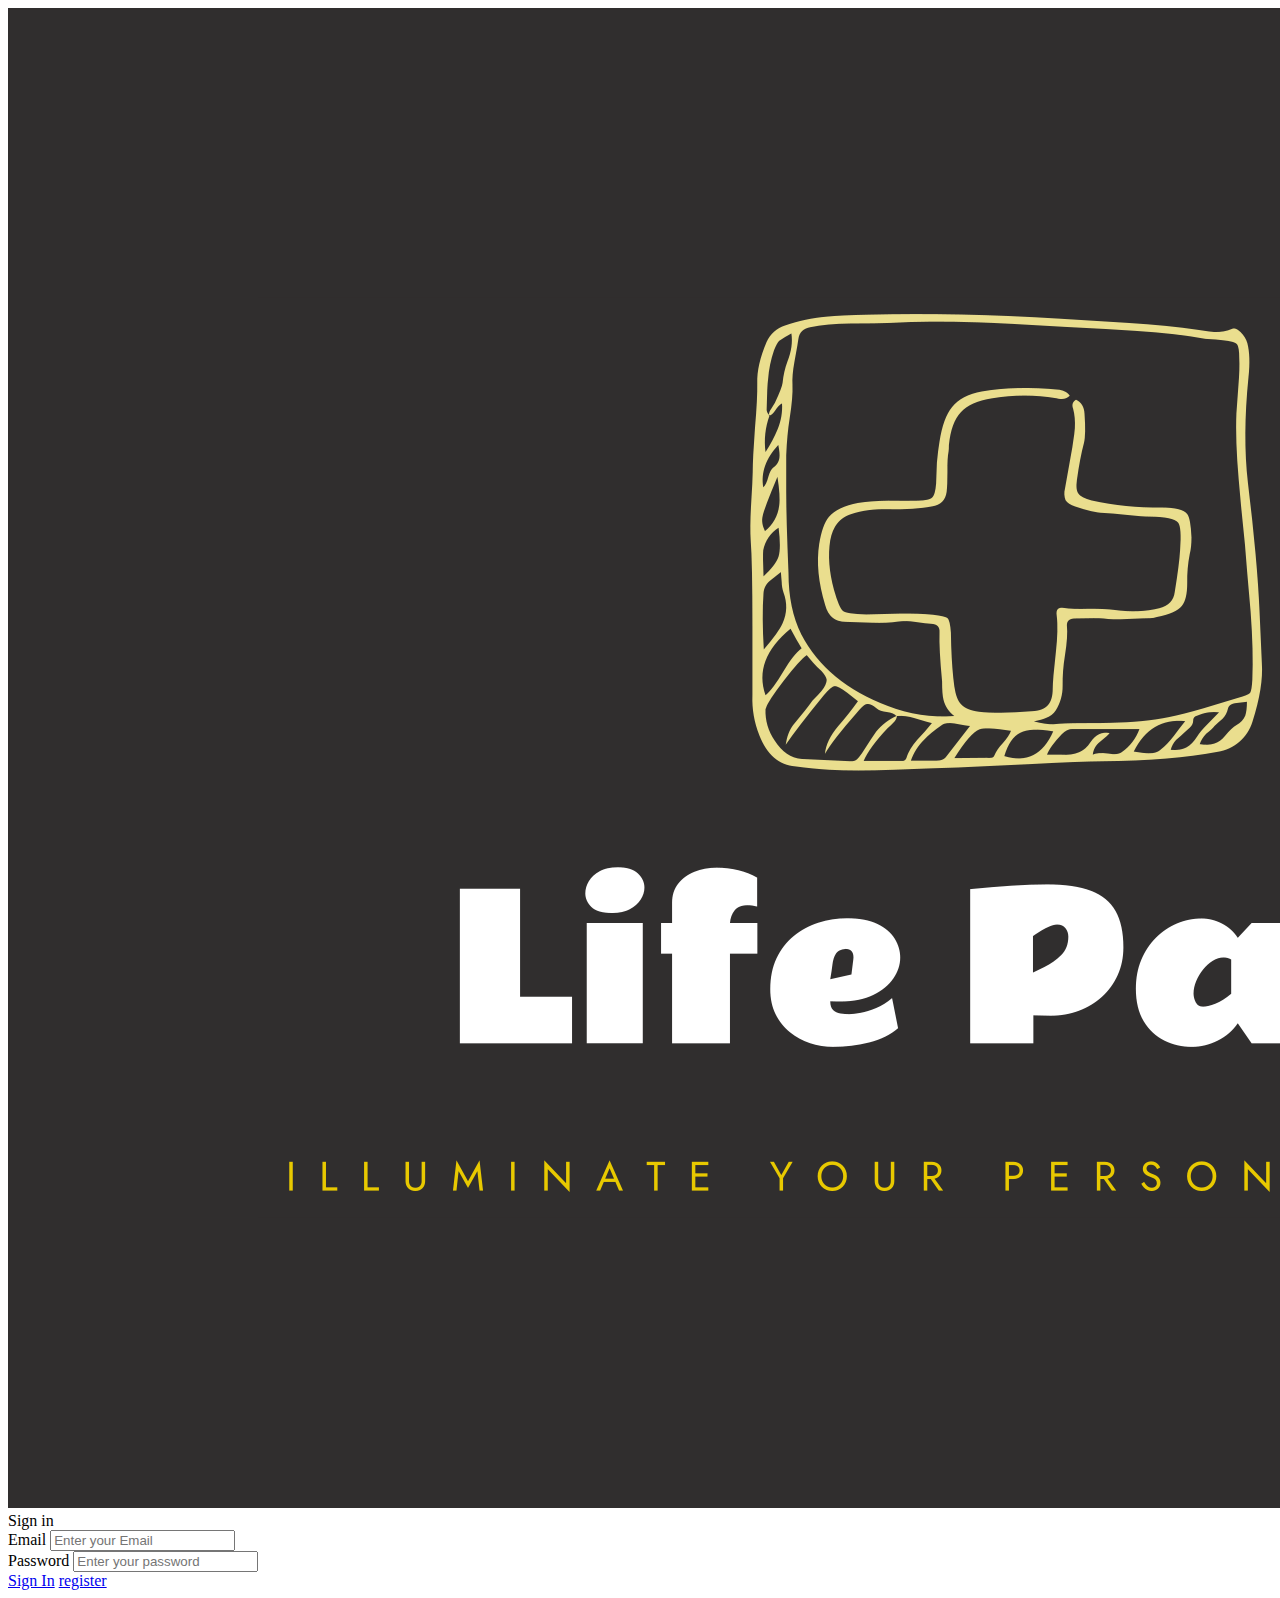
==== commit b65273bc: "Add files via upload" ====
--- a/index.html
+++ b/index.html
@@ -3,9 +3,9 @@
 <head>
     <meta charset="UTF-8">
     <meta name="viewport" content="width=device-width, initial-scale=1.0">
-    <link rel="stylesheet" href="Css/index_login.css" />
-    <link rel="stylesheet" href="Css/all.min.css" />
-    <link rel="stylesheet" href="Css//normalize.css" />
+    <link rel="stylesheet" href="css/index_login.css" />
+    <link rel="stylesheet" href="css/all.min.css" />
+    <link rel="stylesheet" href="css//normalize.css" />
     <title>Sign In</title>
 </head>
 <body>
@@ -32,4 +32,4 @@
         </div>
     </div>
 </body>
-</html>
+</html>